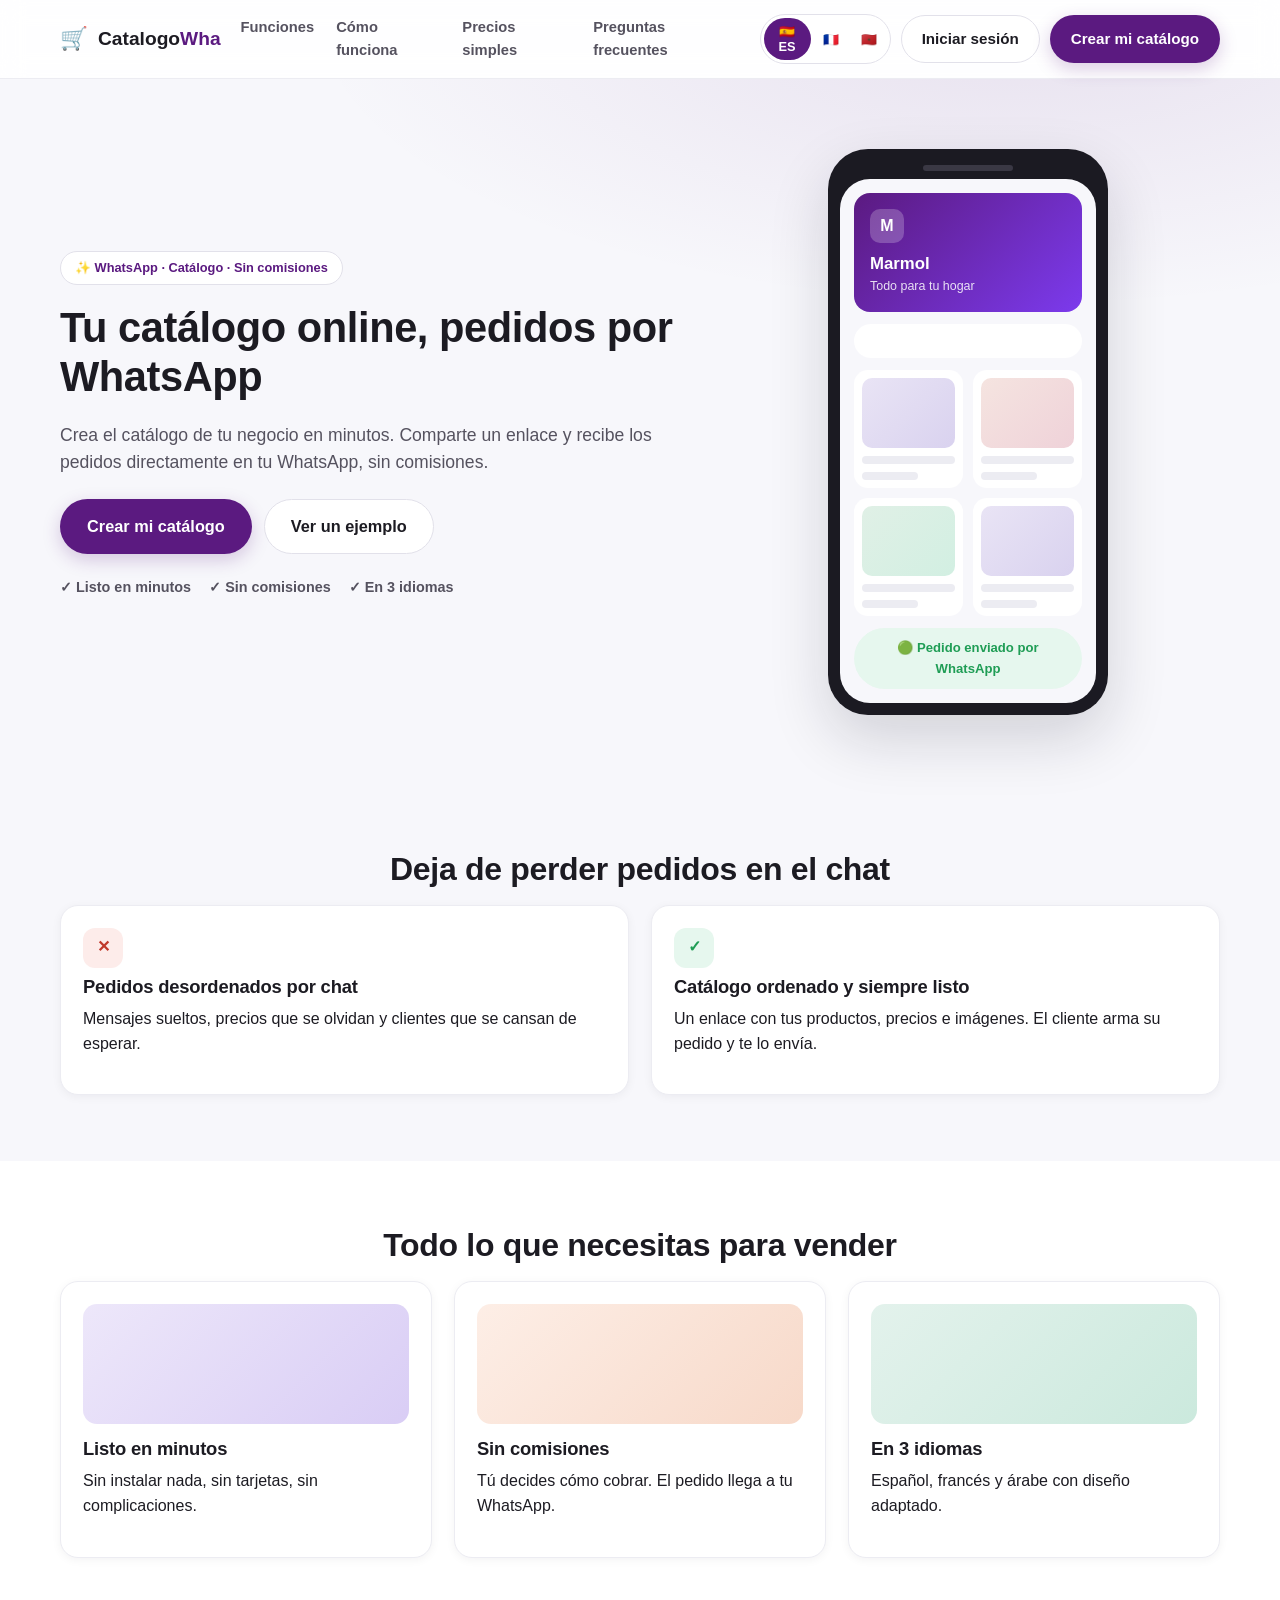
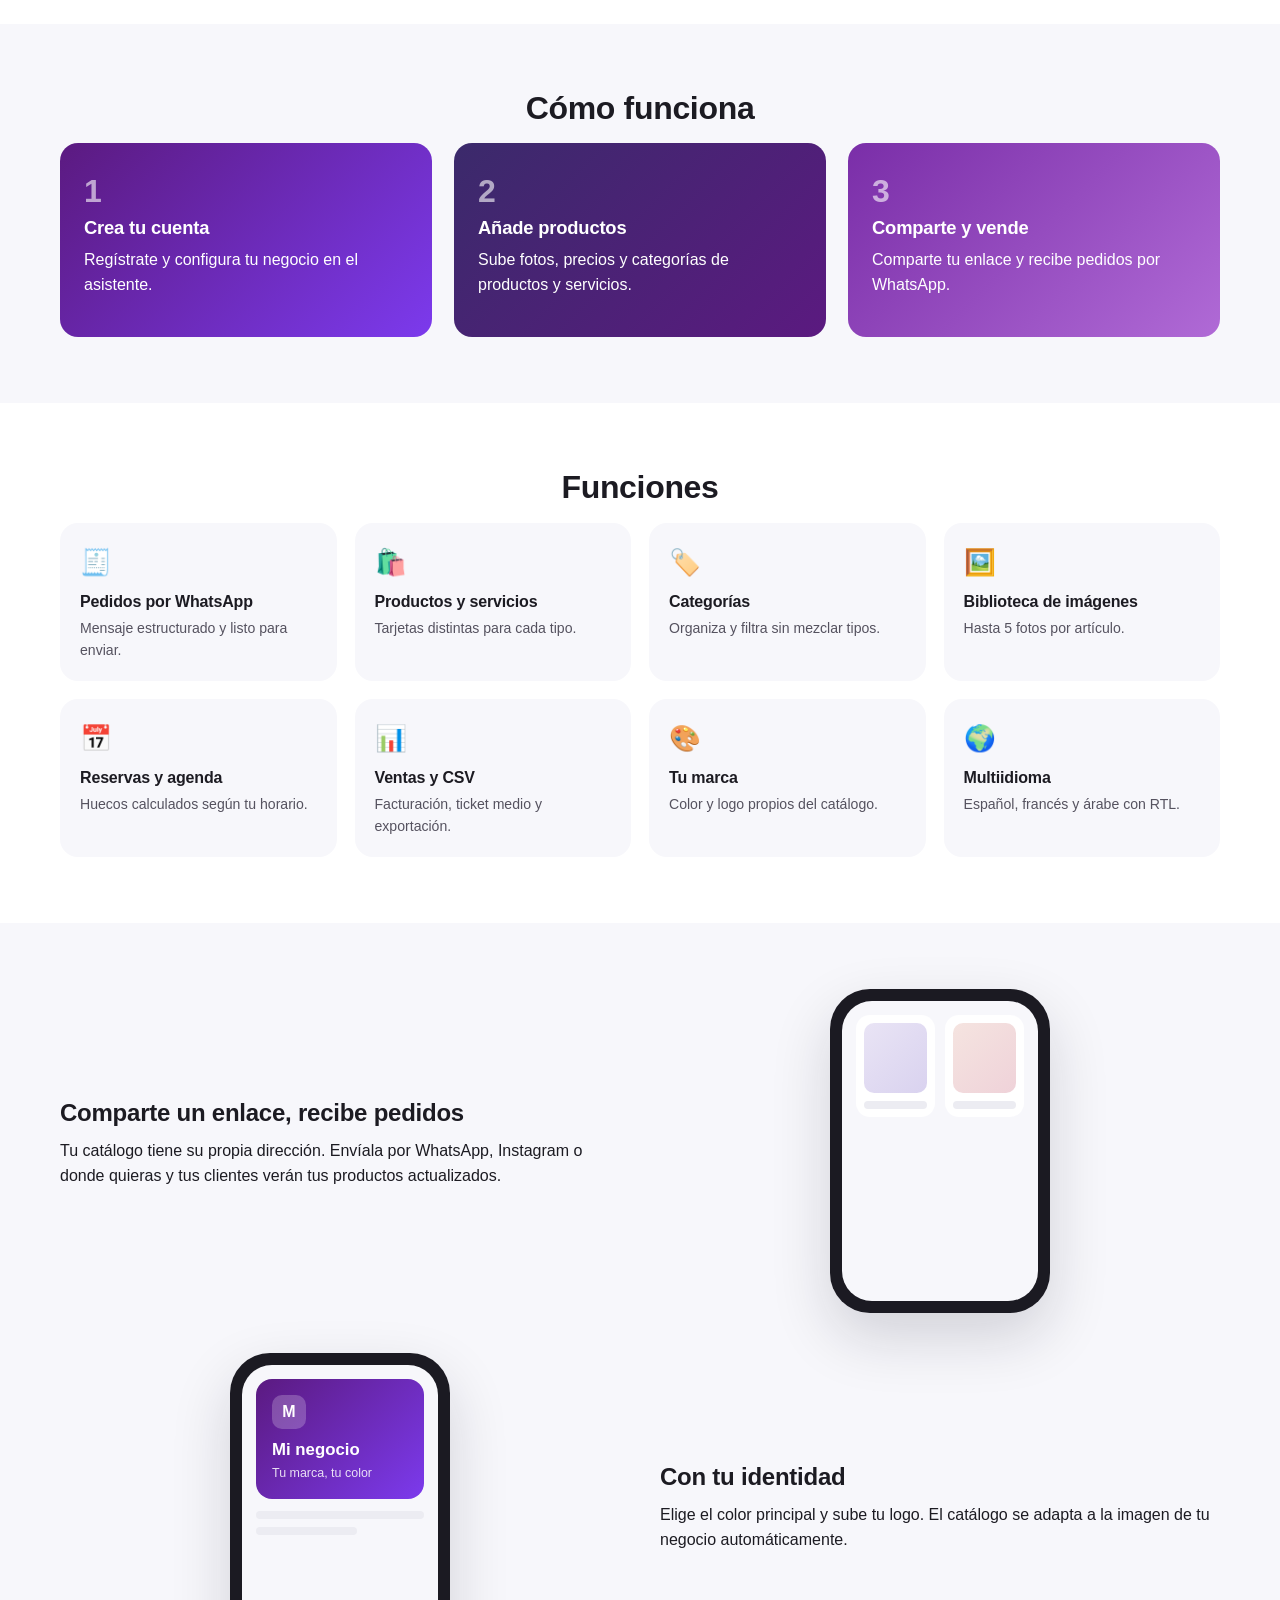
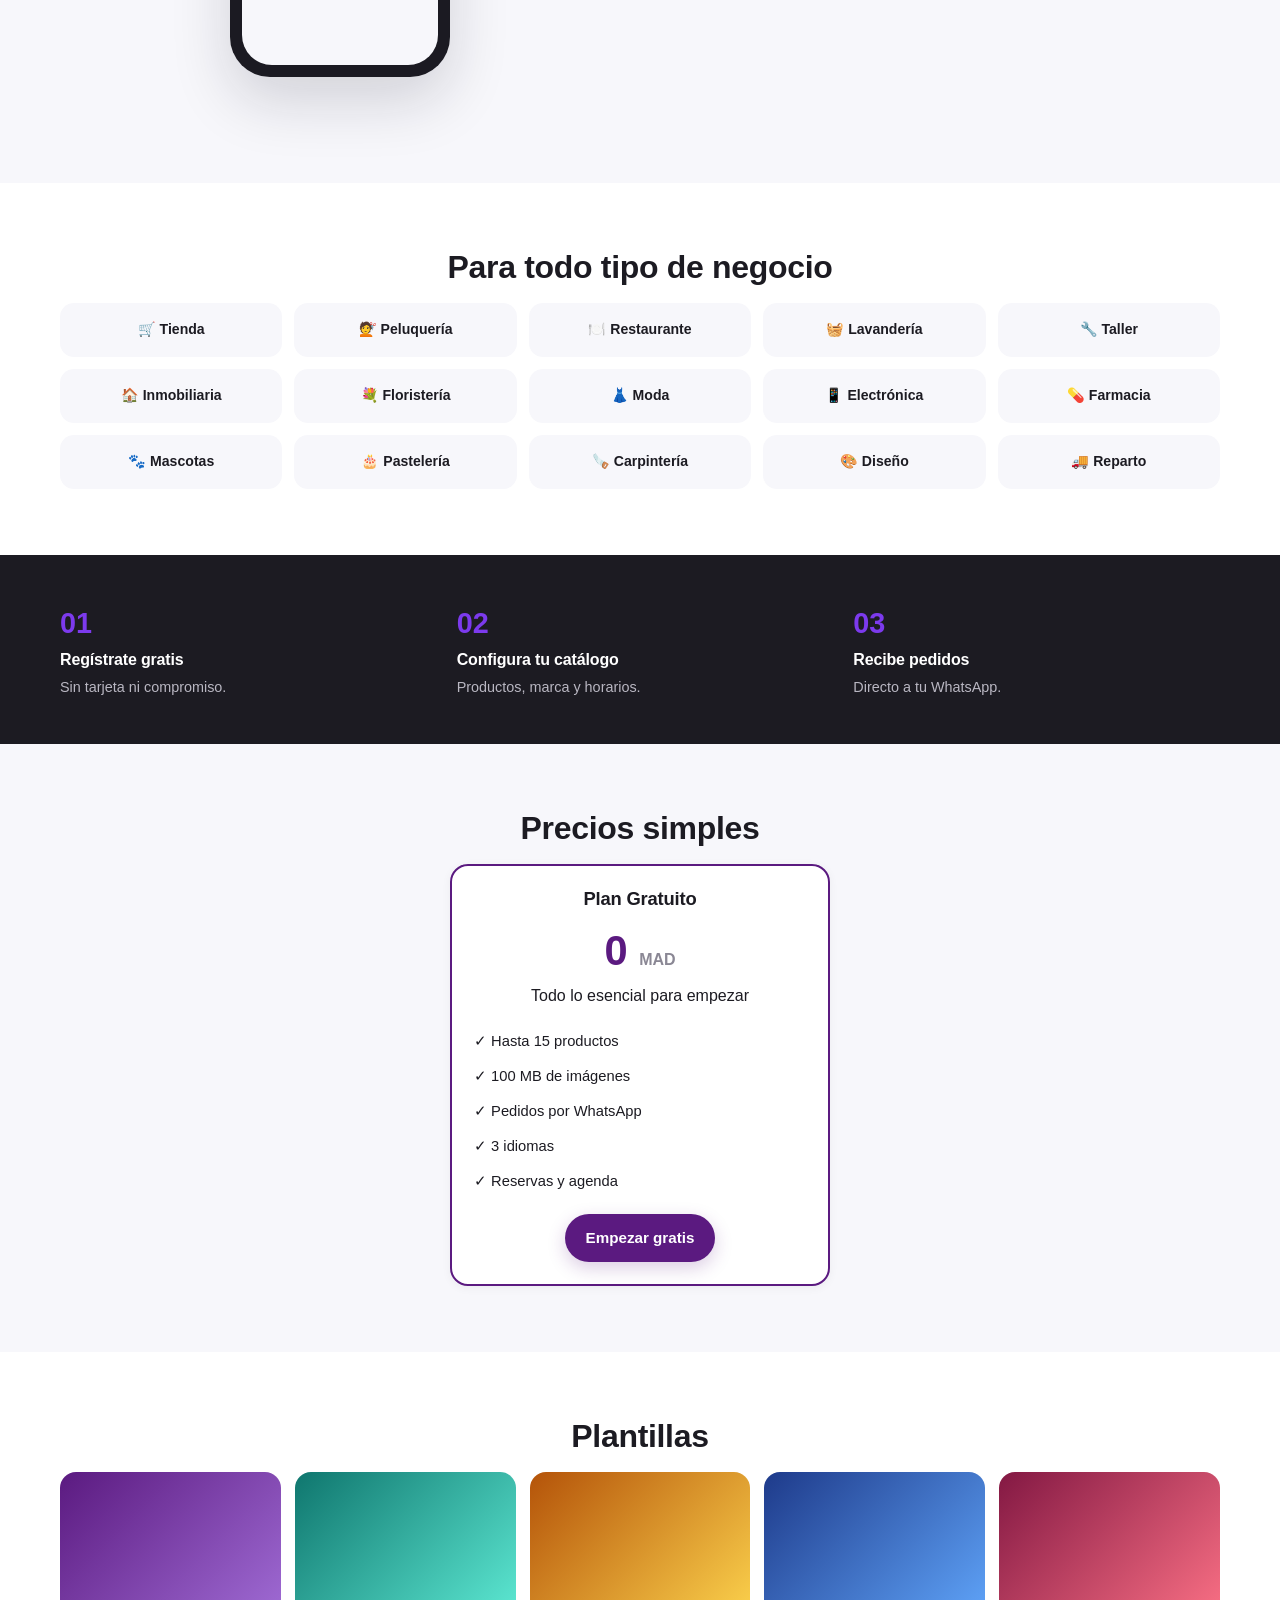
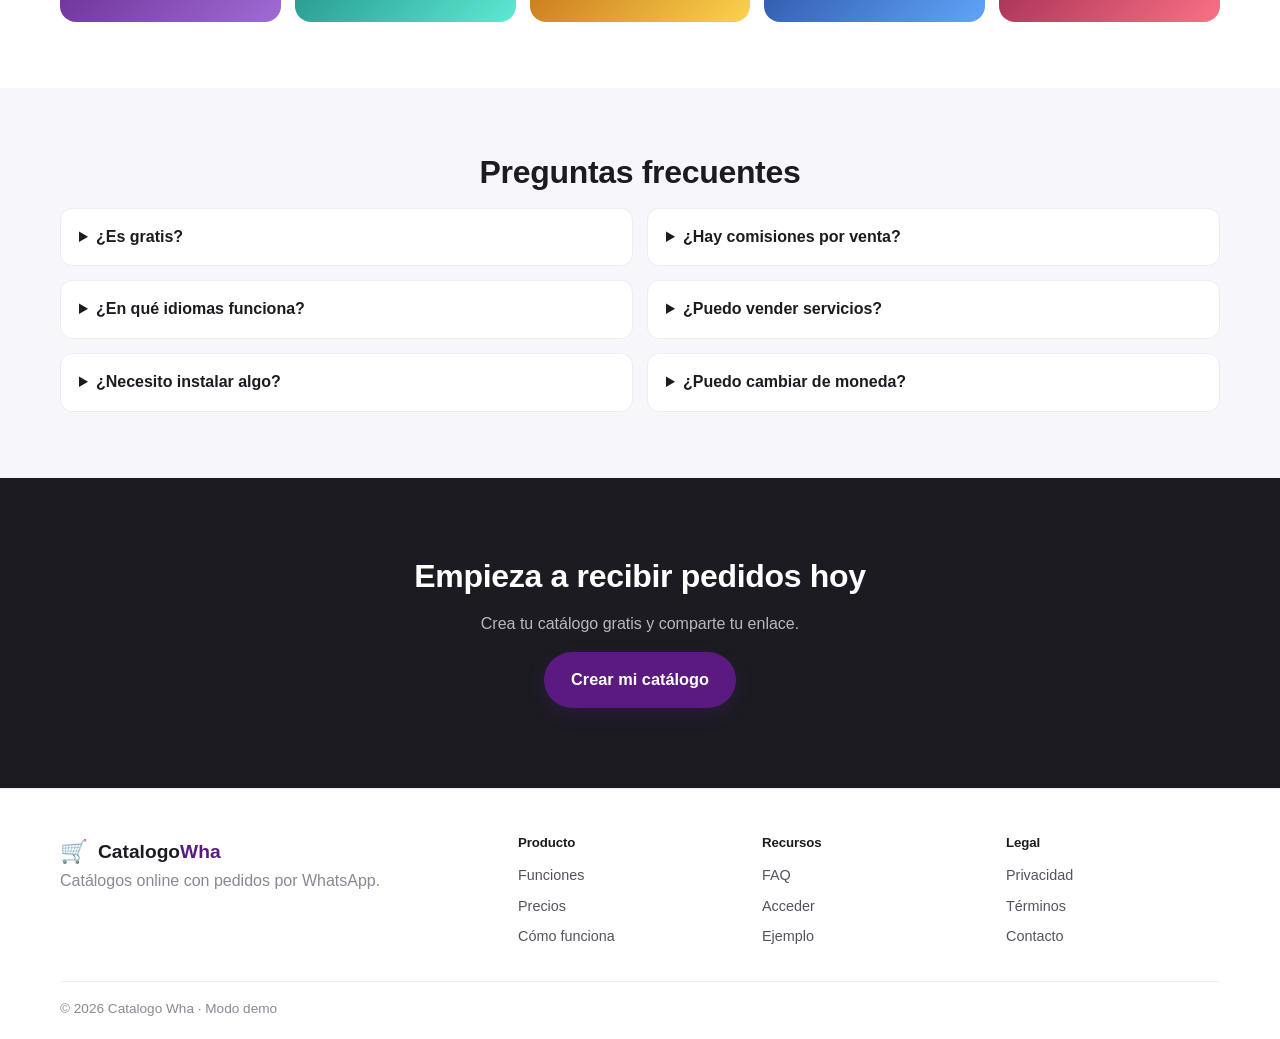
==== index.html @ a10e348a "Add files via upload" ====
<!DOCTYPE html>
<html lang="es" dir="ltr">
<head>
<meta charset="utf-8">
<meta name="viewport" content="width=device-width, initial-scale=1, viewport-fit=cover">
<title>Catalogo Wha · Tu catálogo online con pedidos por WhatsApp</title>
<meta name="description" content="Crea el catálogo de tu negocio en minutos y recibe los pedidos por WhatsApp. Sin comisiones, en español, francés y árabe.">
<meta name="theme-color" content="#5B1A80">
<link rel="canonical" href="https://tudominio.com/">
<link rel="alternate" hreflang="es" href="https://tudominio.com/?lang=es">
<link rel="alternate" hreflang="fr" href="https://tudominio.com/?lang=fr">
<link rel="alternate" hreflang="ar" href="https://tudominio.com/?lang=ar">
<link rel="manifest" href="manifest.webmanifest">
<link rel="icon" href="data:image/svg+xml,%3Csvg xmlns='http://www.w3.org/2000/svg' viewBox='0 0 100 100'%3E%3Crect width='100' height='100' rx='22' fill='%235B1A80'/%3E%3Ctext x='50' y='68' font-size='58' text-anchor='middle' fill='white' font-family='sans-serif'%3E%F0%9F%9B%92%3C/text%3E%3C/svg%3E">

<!-- Open Graph -->
<meta property="og:type" content="website">
<meta property="og:title" content="Catalogo Wha · Tu catálogo online con pedidos por WhatsApp">
<meta property="og:description" content="Crea tu catálogo y recibe pedidos por WhatsApp. Sin comisiones.">
<meta property="og:image" content="https://tudominio.com/assets/og.png">
<meta property="og:url" content="https://tudominio.com/">
<meta name="twitter:card" content="summary_large_image">
<meta name="twitter:title" content="Catalogo Wha">
<meta name="twitter:description" content="Tu catálogo online con pedidos por WhatsApp.">

<link rel="preload" as="style" href="assets/css/styles.css?v=3">
<link rel="stylesheet" href="assets/css/styles.css?v=3">

<script type="application/ld+json">
{
  "@context": "https://schema.org",
  "@graph": [
    { "@type": "Organization", "name": "Catalogo Wha", "url": "https://tudominio.com/", "logo": "https://tudominio.com/assets/og.png" },
    { "@type": "WebSite", "name": "Catalogo Wha", "url": "https://tudominio.com/", "inLanguage": ["es","fr","ar"] },
    { "@type": "SoftwareApplication", "name": "Catalogo Wha", "applicationCategory": "BusinessApplication", "operatingSystem": "Web", "offers": { "@type": "Offer", "price": "0", "priceCurrency": "MAD" } },
    { "@type": "FAQPage", "mainEntity": [
      { "@type": "Question", "name": "¿Es gratis?", "acceptedAnswer": { "@type": "Answer", "text": "Sí, el plan gratuito incluye todo lo esencial para empezar a recibir pedidos." } },
      { "@type": "Question", "name": "¿Hay comisiones por venta?", "acceptedAnswer": { "@type": "Answer", "text": "No. El pedido llega a tu WhatsApp y tú cobras directamente al cliente." } },
      { "@type": "Question", "name": "¿En qué idiomas funciona?", "acceptedAnswer": { "@type": "Answer", "text": "En español, francés y árabe, con diseño adaptado a la derecha para el árabe." } }
    ]}
  ]
}
</script>
</head>
<body class="landing">
<a class="skip-link" href="#main">Saltar al contenido</a>

<!-- ======================= HEADER ======================= -->
<header class="site-header">
  <div class="wrap header-inner">
    <a class="brand" href="./" aria-label="Catalogo Wha">
      <span class="brand-mark">🛒</span>
      <span class="brand-name">Catalogo<span>Wha</span></span>
    </a>
    <nav class="site-nav" aria-label="Principal">
      <a href="#funciones" data-i18n="landing.features.title">Funciones</a>
      <a href="#como" data-i18n="landing.how.title">Cómo funciona</a>
      <a href="#precios" data-i18n="landing.pricing.title">Precios</a>
      <a href="#faq" data-i18n="landing.faq.title">FAQ</a>
    </nav>
    <div class="header-actions">
      <div class="lang-switch" data-lang-switch></div>
      <a class="btn ghost" href="login.html" data-i18n="login.signin">Iniciar sesión</a>
      <a class="btn primary" href="login.html#signup" data-i18n="landing.hero.cta1">Crear mi catálogo</a>
    </div>
  </div>
</header>

<main id="main">
  <!-- ======================= HERO ======================= -->
  <section class="hero">
    <div class="wrap hero-grid">
      <div class="hero-copy">
        <span class="eyebrow">✨ WhatsApp · Catálogo · Sin comisiones</span>
        <h1 data-i18n="landing.hero.title">Tu catálogo online, pedidos por WhatsApp</h1>
        <p class="lead" data-i18n="landing.hero.sub">Crea el catálogo de tu negocio en minutos. Comparte un enlace y recibe los pedidos directamente en tu WhatsApp, sin comisiones.</p>
        <div class="hero-cta">
          <a class="btn primary lg" href="login.html#signup" data-i18n="landing.hero.cta1">Crear mi catálogo</a>
          <a class="btn ghost lg" href="catalogo.html?b=demo" data-i18n="landing.hero.cta2">Ver un ejemplo</a>
        </div>
        <ul class="hero-points">
          <li>✓ <span data-i18n="landing.value.1">Listo en minutos</span></li>
          <li>✓ <span data-i18n="landing.value.2">Sin comisiones</span></li>
          <li>✓ <span data-i18n="landing.value.3">En 3 idiomas</span></li>
        </ul>
      </div>
      <!-- Maqueta de móvil solo CSS -->
      <div class="hero-phone" aria-hidden="true">
        <div class="phone">
          <div class="phone-notch"></div>
          <div class="phone-screen">
            <div class="mini-hero">
              <div class="mini-logo">M</div>
              <div class="mini-title">Marmol</div>
              <div class="mini-sub">Todo para tu hogar</div>
            </div>
            <div class="mini-search"></div>
            <div class="mini-grid">
              <div class="mini-card"><div class="mini-img"></div><div class="mini-line"></div><div class="mini-line short"></div></div>
              <div class="mini-card"><div class="mini-img alt"></div><div class="mini-line"></div><div class="mini-line short"></div></div>
              <div class="mini-card"><div class="mini-img alt2"></div><div class="mini-line"></div><div class="mini-line short"></div></div>
              <div class="mini-card"><div class="mini-img"></div><div class="mini-line"></div><div class="mini-line short"></div></div>
            </div>
            <div class="mini-wa">🟢 Pedido enviado por WhatsApp</div>
          </div>
        </div>
      </div>
    </div>
  </section>

  <!-- ======================= PROBLEMA ======================= -->
  <section class="section">
    <div class="wrap">
      <h2 class="center" data-i18n="landing.problem.title">Deja de perder pedidos en el chat</h2>
      <div class="compare">
        <article class="card problem">
          <div class="pill bad">✕</div>
          <h3 data-i18n="landing.problem.a">Pedidos desordenados por chat</h3>
          <p data-i18n="landing.problem.a.desc">Mensajes sueltos, precios que se olvidan y clientes que se cansan de esperar.</p>
        </article>
        <article class="card solution">
          <div class="pill good">✓</div>
          <h3 data-i18n="landing.problem.b">Catálogo ordenado y siempre listo</h3>
          <p data-i18n="landing.problem.b.desc">Un enlace con tus productos, precios e imágenes. El cliente arma su pedido y te lo envía.</p>
        </article>
      </div>
    </div>
  </section>

  <!-- ======================= VALOR ======================= -->
  <section class="section alt">
    <div class="wrap">
      <h2 class="center" data-i18n="landing.value.title">Todo lo que necesitas para vender</h2>
      <div class="grid-3">
        <article class="card value"><div class="thumb t1"></div><h3 data-i18n="landing.value.1">Listo en minutos</h3><p data-i18n="landing.value.1.desc">Sin instalar nada, sin tarjetas, sin complicaciones.</p></article>
        <article class="card value"><div class="thumb t2"></div><h3 data-i18n="landing.value.2">Sin comisiones</h3><p data-i18n="landing.value.2.desc">Tú decides cómo cobrar. El pedido llega a tu WhatsApp.</p></article>
        <article class="card value"><div class="thumb t3"></div><h3 data-i18n="landing.value.3">En 3 idiomas</h3><p data-i18n="landing.value.3.desc">Español, francés y árabe con diseño adaptado.</p></article>
      </div>
    </div>
  </section>

  <!-- ======================= CÓMO FUNCIONA ======================= -->
  <section class="section" id="como">
    <div class="wrap">
      <h2 class="center" data-i18n="landing.how.title">Cómo funciona</h2>
      <div class="grid-3 steps">
        <article class="step c1"><span class="step-n">1</span><h3 data-i18n="landing.how.1">Crea tu cuenta</h3><p data-i18n="landing.how.1.desc">Regístrate y configura tu negocio en el asistente.</p></article>
        <article class="step c2"><span class="step-n">2</span><h3 data-i18n="landing.how.2">Añade productos</h3><p data-i18n="landing.how.2.desc">Sube fotos, precios y categorías de productos y servicios.</p></article>
        <article class="step c3"><span class="step-n">3</span><h3 data-i18n="landing.how.3">Comparte y vende</h3><p data-i18n="landing.how.3.desc">Comparte tu enlace y recibe pedidos por WhatsApp.</p></article>
      </div>
    </div>
  </section>

  <!-- ======================= FUNCIONES ======================= -->
  <section class="section alt" id="funciones">
    <div class="wrap">
      <h2 class="center" data-i18n="landing.features.title">Funciones</h2>
      <div class="feature-grid">
        <div class="feature"><span>🧾</span><h4>Pedidos por WhatsApp</h4><p>Mensaje estructurado y listo para enviar.</p></div>
        <div class="feature"><span>🛍️</span><h4>Productos y servicios</h4><p>Tarjetas distintas para cada tipo.</p></div>
        <div class="feature"><span>🏷️</span><h4>Categorías</h4><p>Organiza y filtra sin mezclar tipos.</p></div>
        <div class="feature"><span>🖼️</span><h4>Biblioteca de imágenes</h4><p>Hasta 5 fotos por artículo.</p></div>
        <div class="feature"><span>📅</span><h4>Reservas y agenda</h4><p>Huecos calculados según tu horario.</p></div>
        <div class="feature"><span>📊</span><h4>Ventas y CSV</h4><p>Facturación, ticket medio y exportación.</p></div>
        <div class="feature"><span>🎨</span><h4>Tu marca</h4><p>Color y logo propios del catálogo.</p></div>
        <div class="feature"><span>🌍</span><h4>Multiidioma</h4><p>Español, francés y árabe con RTL.</p></div>
      </div>
    </div>
  </section>

  <!-- ======================= DOS BLOQUES PARTIDOS ======================= -->
  <section class="section">
    <div class="wrap split">
      <div class="split-copy">
        <h3>Comparte un enlace, recibe pedidos</h3>
        <p>Tu catálogo tiene su propia dirección. Envíala por WhatsApp, Instagram o donde quieras y tus clientes verán tus productos actualizados.</p>
      </div>
      <div class="split-mock"><div class="phone small"><div class="phone-screen"><div class="mini-grid">
        <div class="mini-card"><div class="mini-img"></div><div class="mini-line"></div></div>
        <div class="mini-card"><div class="mini-img alt"></div><div class="mini-line"></div></div>
      </div></div></div></div>
    </div>
    <div class="wrap split reverse">
      <div class="split-mock"><div class="phone small"><div class="phone-screen"><div class="mini-hero"><div class="mini-logo">M</div><div class="mini-title">Mi negocio</div><div class="mini-sub">Tu marca, tu color</div></div><div class="mini-line"></div><div class="mini-line short"></div></div></div></div>
      <div class="split-copy">
        <h3>Con tu identidad</h3>
        <p>Elige el color principal y sube tu logo. El catálogo se adapta a la imagen de tu negocio automáticamente.</p>
      </div>
    </div>
  </section>

  <!-- ======================= TIPOS DE NEGOCIO ======================= -->
  <section class="section alt">
    <div class="wrap">
      <h2 class="center" data-i18n="landing.types.title">Para todo tipo de negocio</h2>
      <div class="types-grid">
        <span>🛒 Tienda</span><span>💇 Peluquería</span><span>🍽️ Restaurante</span><span>🧺 Lavandería</span>
        <span>🔧 Taller</span><span>🏠 Inmobiliaria</span><span>💐 Floristería</span><span>👗 Moda</span>
        <span>📱 Electrónica</span><span>💊 Farmacia</span><span>🐾 Mascotas</span><span>🎂 Pastelería</span>
        <span>🪚 Carpintería</span><span>🎨 Diseño</span><span>🚚 Reparto</span>
      </div>
    </div>
  </section>

  <!-- ======================= BANDA OSCURA ======================= -->
  <section class="band">
    <div class="wrap band-grid">
      <div><span>01</span><h4>Regístrate gratis</h4><p>Sin tarjeta ni compromiso.</p></div>
      <div><span>02</span><h4>Configura tu catálogo</h4><p>Productos, marca y horarios.</p></div>
      <div><span>03</span><h4>Recibe pedidos</h4><p>Directo a tu WhatsApp.</p></div>
    </div>
  </section>

  <!-- ======================= PRECIOS ======================= -->
  <section class="section" id="precios">
    <div class="wrap">
      <h2 class="center" data-i18n="landing.pricing.title">Precios simples</h2>
      <div class="pricing">
        <article class="card price-card featured">
          <h3 data-i18n="landing.pricing.free">Plan Gratuito</h3>
          <div class="price">0 <small>MAD</small></div>
          <p data-i18n="landing.pricing.free.desc">Todo lo esencial para empezar</p>
          <ul>
            <li>✓ Hasta 15 productos</li><li>✓ 100 MB de imágenes</li><li>✓ Pedidos por WhatsApp</li>
            <li>✓ 3 idiomas</li><li>✓ Reservas y agenda</li>
          </ul>
          <a class="btn primary" href="login.html#signup" data-i18n="landing.pricing.cta">Empezar gratis</a>
        </article>
      </div>
    </div>
  </section>

  <!-- ======================= PLANTILLAS ======================= -->
  <section class="section alt">
    <div class="wrap">
      <h2 class="center">Plantillas</h2>
      <div class="templates">
        <div class="tpl tp1"></div><div class="tpl tp2"></div><div class="tpl tp3"></div><div class="tpl tp4"></div><div class="tpl tp5"></div>
      </div>
    </div>
  </section>

  <!-- ======================= FAQ ======================= -->
  <section class="section" id="faq">
    <div class="wrap">
      <h2 class="center" data-i18n="landing.faq.title">Preguntas frecuentes</h2>
      <div class="faq">
        <details><summary>¿Es gratis?</summary><p>Sí, el plan gratuito incluye todo lo esencial para empezar a recibir pedidos.</p></details>
        <details><summary>¿Hay comisiones por venta?</summary><p>No. El pedido llega a tu WhatsApp y tú cobras directamente al cliente.</p></details>
        <details><summary>¿En qué idiomas funciona?</summary><p>Español, francés y árabe, con diseño adaptado a la derecha para el árabe.</p></details>
        <details><summary>¿Puedo vender servicios?</summary><p>Sí. Puedes crear servicios, indicar duración y modalidad, y permitir reservas con fecha y hora.</p></details>
        <details><summary>¿Necesito instalar algo?</summary><p>No. Funciona en el navegador y se puede instalar como app (PWA).</p></details>
        <details><summary>¿Puedo cambiar de moneda?</summary><p>Sí, desde la configuración del negocio, revisando antes los precios.</p></details>
      </div>
    </div>
  </section>

  <!-- ======================= CTA FINAL ======================= -->
  <section class="cta-final">
    <div class="wrap center">
      <h2 data-i18n="landing.cta.title">Empieza a recibir pedidos hoy</h2>
      <p data-i18n="landing.cta.sub">Crea tu catálogo gratis y comparte tu enlace.</p>
      <a class="btn primary lg" href="login.html#signup" data-i18n="landing.cta.button">Crear mi catálogo</a>
    </div>
  </section>
</main>

<!-- ======================= FOOTER ======================= -->
<footer class="site-footer">
  <div class="wrap footer-grid">
    <div>
      <div class="brand"><span class="brand-mark">🛒</span><span class="brand-name">Catalogo<span>Wha</span></span></div>
      <p class="muted">Catálogos online con pedidos por WhatsApp.</p>
    </div>
    <div><h5>Producto</h5><a href="#funciones">Funciones</a><a href="#precios">Precios</a><a href="#como">Cómo funciona</a></div>
    <div><h5>Recursos</h5><a href="#faq">FAQ</a><a href="login.html">Acceder</a><a href="catalogo.html?b=demo">Ejemplo</a></div>
    <div><h5>Legal</h5><a href="#">Privacidad</a><a href="#">Términos</a><a href="#">Contacto</a></div>
  </div>
  <div class="wrap footer-bottom">© <span data-year></span> Catalogo Wha · <span data-i18n="common.demo">Modo demo</span></div>
</footer>

<!-- WhatsApp flotante -->
<a class="wa-float" data-wa-float href="#" aria-label="WhatsApp">💬</a>

<!-- Banner PWA -->
<div class="pwa-banner" data-pwa-banner>
  <span>Instala Catalogo Wha como app</span>
  <button class="btn small primary" data-pwa-install>Instalar</button>
  <button class="icon-btn" data-pwa-dismiss aria-label="Cerrar">✕</button>
</div>

<script>document.querySelectorAll('[data-year]').forEach(function(e){e.textContent=new Date().getFullYear();});</script>
<script defer src="assets/js/config.js?v=3"></script>
<script defer src="assets/js/i18n.js?v=3"></script>
<script defer src="assets/js/store.js?v=3"></script>
<script defer src="assets/js/common.js?v=3"></script>
</body>
</html>
---- assets/css/styles.css ----
/* ==========================================================================
   Catalogo Wha · styles.css
   Sistema de diseño propio. Variables, componentes y RTL.
   ========================================================================== */

:root {
  --brand: #5B1A80;
  --brand-2: #7C3AED;
  --brand-soft: rgba(91, 26, 128, .10);
  --brand-ink: #ffffff;
  --bg: #f7f7fb;
  --surface: #ffffff;
  --ink: #1c1b22;
  --ink-2: #55525f;
  --muted: #8a8794;
  --line: #ececf2;
  --line-2: #e2e1ea;
  --ok: #1f9d55;
  --ok-soft: #e6f7ee;
  --warn: #c47f17;
  --warn-soft: #fdf3e0;
  --bad: #c0392b;
  --bad-soft: #fdecea;
  --info: #2b6cb0;
  --info-soft: #e8f1fb;
  --radius: 18px;
  --radius-sm: 12px;
  --radius-lg: 26px;
  --shadow: 0 8px 30px rgba(20, 16, 40, .06);
  --shadow-sm: 0 2px 10px rgba(20, 16, 40, .05);
  --shadow-lg: 0 24px 60px rgba(20, 16, 40, .16);
  --font: -apple-system, BlinkMacSystemFont, "Segoe UI", Roboto, Helvetica, Arial, sans-serif;
}

* { box-sizing: border-box; }
[hidden] { display: none !important; }
html { -webkit-text-size-adjust: 100%; }
body {
  margin: 0; font-family: var(--font); color: var(--ink); background: var(--bg);
  font-size: 16px; line-height: 1.55; overflow-x: hidden;
}
h1, h2, h3, h4, h5 { font-weight: 750; line-height: 1.18; margin: 0 0 .5em; letter-spacing: -.01em; }
h1 { font-size: clamp(1.7rem, 4vw, 2.6rem); }
h2 { font-size: clamp(1.4rem, 3vw, 2rem); }
h3 { font-size: 1.15rem; }
p { margin: 0 0 1em; }
a { color: inherit; text-decoration: none; }
img { max-width: 100%; display: block; }
button { font-family: inherit; cursor: pointer; }
input, select, textarea { font-family: inherit; font-size: 1rem; }
:focus-visible { outline: 3px solid var(--brand-2); outline-offset: 2px; border-radius: 6px; }
.skip-link { position: absolute; left: -999px; top: 0; background: var(--brand); color: #fff; padding: 10px 16px; z-index: 999; }
.skip-link:focus { left: 8px; top: 8px; }
.muted { color: var(--muted); }
.center { text-align: center; }
.wrap { width: min(1160px, 92vw); margin-inline: auto; }
.danger-text { color: var(--bad); font-size: .9rem; }

/* ---------- Botones ---------- */
.btn {
  display: inline-flex; align-items: center; justify-content: center; gap: .45em;
  border: 1px solid transparent; border-radius: 999px; padding: 11px 20px;
  font-weight: 650; font-size: .95rem; transition: .18s; white-space: nowrap;
}
.btn.primary { background: var(--brand); color: #fff; box-shadow: 0 6px 18px rgba(91, 26, 128, .22); }
.btn.primary:hover { background: #4a1468; }
.btn.ghost { background: #fff; border-color: var(--line-2); color: var(--ink); }
.btn.ghost:hover { border-color: var(--brand); color: var(--brand); }
.btn.danger { background: var(--bad); color: #fff; }
.btn.lg { padding: 14px 26px; font-size: 1.02rem; }
.btn.small { padding: 7px 14px; font-size: .85rem; }
.btn.block { width: 100%; }
.icon-btn { background: transparent; border: 0; font-size: 1.05rem; padding: 6px 9px; border-radius: 10px; color: var(--ink-2); }
.icon-btn:hover { background: var(--brand-soft); color: var(--brand); }
.link { background: none; border: 0; color: var(--brand); font-weight: 600; padding: 0; font-size: .92rem; }

/* ---------- Tarjetas / tags ---------- */
.card { background: var(--surface); border: 1px solid var(--line); border-radius: var(--radius); padding: 22px; box-shadow: var(--shadow-sm); }
.card-head { display: flex; justify-content: space-between; align-items: flex-start; gap: 12px; margin-bottom: 12px; }
.kicker { font-size: .72rem; letter-spacing: .12em; font-weight: 800; color: var(--brand); }
.tag { display: inline-flex; align-items: center; gap: .3em; font-size: .74rem; font-weight: 700; padding: 4px 10px; border-radius: 999px; background: var(--line); color: var(--ink-2); }
.tag.ok { background: var(--ok-soft); color: var(--ok); }
.tag.warn { background: var(--warn-soft); color: var(--warn); }
.tag.info { background: var(--info-soft); color: var(--info); }
.tag.bad { background: var(--bad-soft); color: var(--bad); }
.chip { border: 1px solid var(--line-2); background: #fff; border-radius: 999px; padding: 7px 14px; font-size: .86rem; font-weight: 600; }
.chip.active { background: var(--brand); color: #fff; border-color: var(--brand); }
.segmented { display: inline-flex; gap: 4px; background: #fff; border: 1px solid var(--line-2); border-radius: 999px; padding: 4px; flex-wrap: wrap; }
.segmented button { border: 0; background: transparent; border-radius: 999px; padding: 8px 16px; font-weight: 600; font-size: .88rem; color: var(--ink-2); }
.segmented button.active { background: var(--brand); color: #fff; }
.search { border: 1px solid var(--line-2); border-radius: 999px; padding: 10px 16px; min-width: 220px; background: #fff; }

/* ---------- Campos ---------- */
.field { display: block; margin-bottom: 16px; }
.field > span { display: block; font-weight: 650; font-size: .9rem; margin-bottom: 6px; }
.field input, .field select, .field textarea, .field .slug-row {
  width: 100%; border: 1px solid var(--line-2); border-radius: var(--radius-sm); padding: 12px 14px; background: #fff; color: var(--ink);
}
.field textarea { resize: vertical; }
.field input:focus, .field select:focus, .field textarea:focus { border-color: var(--brand); outline: none; box-shadow: 0 0 0 3px var(--brand-soft); }
.field small.muted { display: block; margin-top: 5px; font-size: .8rem; }
.two-col-inline { display: grid; grid-template-columns: 1fr 1fr; gap: 16px; }
.check, .radio { display: flex; align-items: center; gap: 10px; margin: 10px 0; font-weight: 600; font-size: .92rem; }
.chips, .days-row { display: flex; flex-wrap: wrap; gap: 8px; margin-bottom: 14px; }
.form-error { background: var(--bad-soft); color: var(--bad); border-radius: 10px; padding: 10px 14px; margin-bottom: 12px; font-size: .88rem; }
.color-row { display: flex; gap: 10px; align-items: center; }
.color-row input[type=color] { width: 54px; height: 46px; padding: 4px; }
.slug-row { display: flex; align-items: center; gap: 6px; padding: 0 12px !important; }
.slug-row input { border: 0; flex: 1; padding: 12px 4px; }
.slug-row span { color: var(--muted); font-size: .9rem; white-space: nowrap; }

/* ==========================================================================
   LANDING
   ========================================================================== */
.site-header { position: sticky; top: 0; z-index: 50; background: rgba(255, 255, 255, .88); backdrop-filter: blur(12px); border-bottom: 1px solid var(--line); }
.header-inner { display: flex; align-items: center; justify-content: space-between; gap: 20px; padding: 14px 0; }
.brand { display: inline-flex; align-items: center; gap: 10px; }
.brand-mark { font-size: 1.4rem; }
.brand-name { font-weight: 800; font-size: 1.2rem; }
.brand-name span { color: var(--brand); }
.site-nav { display: flex; gap: 22px; }
.site-nav a { font-weight: 600; font-size: .92rem; color: var(--ink-2); }
.site-nav a:hover { color: var(--brand); }
.header-actions { display: flex; align-items: center; gap: 10px; }
.lang-switch { display: inline-flex; gap: 2px; background: #fff; border: 1px solid var(--line-2); border-radius: 999px; padding: 3px; }
.lang-btn { border: 0; background: transparent; border-radius: 999px; padding: 6px 10px; font-size: .8rem; font-weight: 700; color: var(--ink-2); }
.lang-btn.active { background: var(--brand); color: #fff; }
.lang-btn span { display: none; }
.lang-btn.active span { display: inline; }

.hero { padding: clamp(30px, 6vw, 70px) 0; background: radial-gradient(1200px 500px at 80% -10%, var(--brand-soft), transparent 60%); }
.hero-grid { display: grid; grid-template-columns: 1.1fr .9fr; gap: 40px; align-items: center; }
.eyebrow { display: inline-block; background: #fff; border: 1px solid var(--line-2); border-radius: 999px; padding: 6px 14px; font-size: .8rem; font-weight: 700; color: var(--brand); margin-bottom: 18px; }
.lead { font-size: 1.1rem; color: var(--ink-2); }
.hero-cta { display: flex; gap: 12px; flex-wrap: wrap; margin: 22px 0; }
.hero-points { list-style: none; padding: 0; display: flex; gap: 18px; flex-wrap: wrap; color: var(--ink-2); font-size: .9rem; font-weight: 600; }

/* Móvil CSS */
.phone { width: 280px; margin-inline: auto; background: #1b1a22; border-radius: 40px; padding: 12px; box-shadow: var(--shadow-lg); }
.phone.small { width: 220px; }
.phone-notch { width: 90px; height: 6px; background: #3a3844; border-radius: 999px; margin: 4px auto 8px; }
.phone-screen { background: var(--bg); border-radius: 30px; overflow: hidden; padding: 14px; min-height: 420px; }
.phone.small .phone-screen { min-height: 300px; }
.mini-hero { background: linear-gradient(135deg, var(--brand), var(--brand-2)); color: #fff; border-radius: 16px; padding: 16px; margin-bottom: 12px; }
.mini-logo { width: 34px; height: 34px; border-radius: 10px; background: rgba(255,255,255,.22); display: grid; place-items: center; font-weight: 800; margin-bottom: 8px; }
.mini-title { font-weight: 800; font-size: 1.05rem; }
.mini-sub { font-size: .78rem; opacity: .85; }
.mini-search { height: 34px; background: #fff; border-radius: 999px; margin-bottom: 12px; }
.mini-grid { display: grid; grid-template-columns: 1fr 1fr; gap: 10px; }
.mini-card { background: #fff; border-radius: 14px; padding: 8px; }
.mini-img { height: 70px; border-radius: 10px; background: linear-gradient(135deg, #e9e4f5, #d9d2ef); }
.mini-img.alt { background: linear-gradient(135deg, #f5e4e0, #efd2d9); }
.mini-img.alt2 { background: linear-gradient(135deg, #e0f0e6, #d2efe2); }
.mini-line { height: 8px; background: #ececf2; border-radius: 999px; margin-top: 8px; }
.mini-line.short { width: 60%; }
.mini-wa { margin-top: 12px; background: #e6f7ee; color: #1f9d55; border-radius: 999px; padding: 10px; text-align: center; font-size: .82rem; font-weight: 700; }

.section { padding: clamp(34px, 6vw, 66px) 0; }
.section.alt { background: #fff; }
.compare { display: grid; grid-template-columns: 1fr 1fr; gap: 22px; }
.compare .card h3 { margin-top: 8px; }
.pill { width: 40px; height: 40px; border-radius: 12px; display: grid; place-items: center; font-weight: 800; }
.pill.bad { background: var(--bad-soft); color: var(--bad); }
.pill.good { background: var(--ok-soft); color: var(--ok); }
.grid-3 { display: grid; grid-template-columns: repeat(3, 1fr); gap: 22px; }
.thumb { height: 120px; border-radius: 14px; margin-bottom: 14px; }
.thumb.t1 { background: linear-gradient(135deg, #ede7fa, #d9cdf5); }
.thumb.t2 { background: linear-gradient(135deg, #fdeee6, #f7d9c9); }
.thumb.t3 { background: linear-gradient(135deg, #e3f2ec, #cbe9dd); }
.steps .step { border-radius: var(--radius); padding: 24px; color: #fff; }
.step.c1 { background: linear-gradient(135deg, #5B1A80, #7C3AED); }
.step.c2 { background: linear-gradient(135deg, #3b2a6b, #5B1A80); }
.step.c3 { background: linear-gradient(135deg, #7a2ea8, #b06ad6); }
.step-n { font-size: 2rem; font-weight: 800; opacity: .6; }
.feature-grid { display: grid; grid-template-columns: repeat(4, 1fr); gap: 18px; }
.feature { background: var(--bg); border-radius: var(--radius); padding: 20px; }
.feature span { font-size: 1.6rem; }
.feature h4 { margin: 10px 0 6px; }
.feature p { font-size: .88rem; color: var(--ink-2); margin: 0; }
.split { display: grid; grid-template-columns: 1fr 1fr; gap: 40px; align-items: center; margin-bottom: 40px; }
.split.reverse .split-copy { order: 2; }
.split-copy h3 { font-size: 1.5rem; }
.split-mock { display: grid; place-items: center; }
.types-grid { display: grid; grid-template-columns: repeat(5, 1fr); gap: 12px; }
.types-grid span { background: var(--bg); border-radius: 14px; padding: 16px 10px; text-align: center; font-weight: 650; font-size: .88rem; }
.band { background: #1c1b22; color: #fff; padding: 46px 0; }
.band-grid { display: grid; grid-template-columns: repeat(3, 1fr); gap: 30px; }
.band-grid span { font-size: 1.8rem; font-weight: 800; color: var(--brand-2); }
.band-grid h4 { margin: 6px 0; }
.band-grid p { color: #b9b7c2; font-size: .9rem; margin: 0; }
.pricing { display: grid; place-items: center; }
.price-card { max-width: 380px; width: 100%; text-align: center; }
.price-card.featured { border: 2px solid var(--brand); }
.price { font-size: 2.6rem; font-weight: 800; color: var(--brand); }
.price small { font-size: 1rem; color: var(--muted); }
.price-card ul { list-style: none; padding: 0; text-align: start; margin: 16px 0; }
.price-card li { padding: 6px 0; font-size: .92rem; }
.templates { display: grid; grid-template-columns: repeat(5, 1fr); gap: 14px; }
.tpl { height: 150px; border-radius: 16px; }
.tpl.tp1 { background: linear-gradient(135deg, #5B1A80, #a06cd5); }
.tpl.tp2 { background: linear-gradient(135deg, #0f766e, #5eead4); }
.tpl.tp3 { background: linear-gradient(135deg, #b45309, #fcd34d); }
.tpl.tp4 { background: linear-gradient(135deg, #1e3a8a, #60a5fa); }
.tpl.tp5 { background: linear-gradient(135deg, #831843, #fb7185); }
.faq { display: grid; grid-template-columns: 1fr 1fr; gap: 14px; }
.faq details { background: #fff; border: 1px solid var(--line); border-radius: var(--radius-sm); padding: 16px 18px; }
.faq summary { font-weight: 650; cursor: pointer; }
.faq p { margin: 10px 0 0; color: var(--ink-2); font-size: .92rem; }
.cta-final { background: #1c1b22; color: #fff; padding: clamp(40px, 7vw, 80px) 0; }
.cta-final p { color: #b9b7c2; }
.site-footer { background: #fff; border-top: 1px solid var(--line); padding: 46px 0 20px; }
.footer-grid { display: grid; grid-template-columns: 2fr 1fr 1fr 1fr; gap: 30px; }
.footer-grid h5 { margin-bottom: 10px; }
.footer-grid a { display: block; color: var(--ink-2); font-size: .9rem; padding: 4px 0; }
.footer-grid a:hover { color: var(--brand); }
.footer-bottom { border-top: 1px solid var(--line); margin-top: 30px; padding-top: 16px; color: var(--muted); font-size: .85rem; }
.wa-float { position: fixed; inset-block-end: 20px; inset-inline-end: 20px; width: 56px; height: 56px; border-radius: 50%; background: #25D366; color: #fff; display: grid; place-items: center; font-size: 1.5rem; box-shadow: var(--shadow-lg); z-index: 40; }
.pwa-banner { position: fixed; inset-block-end: 16px; inset-inline: 16px; max-width: 460px; margin-inline: auto; background: #1c1b22; color: #fff; border-radius: 16px; padding: 12px 14px; display: none; align-items: center; gap: 10px; z-index: 60; }
.pwa-banner.show { display: flex; }

/* ==========================================================================
   AUTH
   ========================================================================== */
.auth-page { background: #fff; }
.auth-wrap { display: grid; grid-template-columns: 1fr 1fr; min-height: 100vh; }
.auth-aside { background: linear-gradient(160deg, #2a0f3d, #5B1A80 60%, #7C3AED); color: #fff; padding: 46px; display: flex; flex-direction: column; gap: 20px; }
.auth-aside .brand-name { color: #fff; }
.auth-aside h2 { margin-top: 20px; }
.auth-benefits { list-style: none; padding: 0; display: grid; gap: 8px; }
.auth-mock { margin-top: auto; }
.auth-main { padding: 30px; display: flex; flex-direction: column; align-items: center; }
.auth-topbar { width: min(440px, 100%); display: flex; justify-content: flex-end; margin-bottom: 20px; }
.auth-card { width: min(440px, 100%); }
.auth-tabs { display: flex; gap: 6px; background: var(--bg); border-radius: 999px; padding: 5px; margin-bottom: 24px; }
.auth-tab { flex: 1; border: 0; background: transparent; border-radius: 999px; padding: 10px; font-weight: 700; color: var(--ink-2); }
.auth-tab.active { background: #fff; color: var(--brand); box-shadow: var(--shadow-sm); }
.switch-line { text-align: center; color: var(--muted); font-size: .9rem; margin-top: 16px; }
.row-between { display: flex; justify-content: flex-end; margin-bottom: 14px; }
.demo-note { background: var(--brand-soft); color: var(--brand); border-radius: 12px; padding: 12px 16px; font-size: .85rem; margin-top: 18px; }

/* ==========================================================================
   APP / DASHBOARD
   ========================================================================== */
.app-page { background: var(--bg); }
.app { display: grid; grid-template-columns: 264px 1fr; min-height: 100vh; }
.app.blurred { filter: blur(3px); pointer-events: none; }
.sidebar { background: #fff; border-inline-end: 1px solid var(--line); display: flex; flex-direction: column; position: sticky; top: 0; height: 100vh; overflow-y: auto; }
.sidebar-head { padding: 18px 20px; display: flex; justify-content: space-between; align-items: center; }
.side-nav { padding: 8px 12px; flex: 1; }
.side-group { margin-bottom: 18px; }
.side-group > span { display: block; font-size: .68rem; letter-spacing: .12em; font-weight: 800; color: var(--muted); padding: 6px 12px; }
.side-nav a { display: flex; align-items: center; gap: 10px; padding: 9px 12px; border-radius: 12px; font-weight: 600; font-size: .9rem; color: var(--ink-2); }
.side-nav a:hover { background: var(--bg); color: var(--brand); }
.side-nav a.active { background: var(--brand-soft); color: var(--brand); }
.side-nav a i { font-style: normal; }
.sidebar-foot { padding: 14px; border-top: 1px solid var(--line); }
.biz-chip { display: flex; align-items: center; gap: 10px; }
.biz-avatar { width: 38px; height: 38px; border-radius: 12px; color: #fff; display: grid; place-items: center; font-weight: 800; }
.biz-meta b { display: block; font-size: .9rem; }
.biz-meta small { color: var(--muted); font-size: .78rem; }
.app-main { display: flex; flex-direction: column; min-width: 0; }
.app-topbar { position: sticky; top: 0; z-index: 30; background: rgba(247,247,251,.9); backdrop-filter: blur(10px); border-bottom: 1px solid var(--line); padding: 12px 26px; display: flex; align-items: center; gap: 14px; }
.crumb { flex: 1; display: flex; flex-direction: column; font-size: .78rem; color: var(--muted); }
.crumb b { font-size: 1rem; color: var(--ink); }
.topbar-actions { display: flex; align-items: center; gap: 10px; }
.app-view { padding: 26px; }
.only-mobile { display: none; }

.view-head { display: flex; align-items: flex-end; justify-content: space-between; gap: 16px; flex-wrap: wrap; margin-bottom: 22px; }
.view-head h1 { margin: 0; }
.head-actions { display: flex; gap: 10px; align-items: center; }
.crumb-mini { font-size: .8rem; color: var(--muted); }
.hero-panel { background: linear-gradient(120deg, #f3ecfb, #fff 70%); border: 1px solid var(--line); border-radius: var(--radius-lg); padding: clamp(24px, 4vw, 40px); position: relative; overflow: hidden; margin-bottom: 22px; }
.hero-panel::after { content: ''; position: absolute; inset-block-start: -60px; inset-inline-end: -60px; width: 220px; height: 220px; border-radius: 50%; background: var(--brand-soft); }
.badge-soft { display: inline-block; background: #fff; border: 1px solid var(--line-2); border-radius: 999px; padding: 5px 14px; font-size: .78rem; font-weight: 700; color: var(--brand); }
.hero-panel h1 { margin: 14px 0 8px; }
.hero-actions { display: flex; gap: 12px; flex-wrap: wrap; margin-top: 14px; }
.home-grid { display: grid; grid-template-columns: 2fr 1fr; gap: 22px; margin-bottom: 22px; }
.url-line { background: var(--bg); border: 1px solid var(--line); border-radius: 12px; padding: 12px 14px; font-size: .86rem; color: var(--ink-2); word-break: break-all; margin: 12px 0; }
.url-line.empty { color: var(--muted); font-style: italic; }
.req-list { list-style: none; padding: 0; margin: 12px 0; }
.req-list li { padding: 5px 0; font-size: .9rem; color: var(--ink-2); }
.card-actions { display: flex; gap: 10px; flex-wrap: wrap; margin-top: 14px; }
.stat-row { display: grid; grid-template-columns: repeat(3, 1fr); gap: 10px; margin-top: 14px; }
.stat { background: var(--bg); border-radius: 12px; padding: 12px; text-align: center; }
.stat small { font-size: .68rem; color: var(--muted); letter-spacing: .06em; }
.stat b { display: block; font-size: 1.6rem; }
.quick-grid { display: grid; grid-template-columns: repeat(4, 1fr); gap: 16px; margin-bottom: 22px; }
.quick-card { text-align: start; background: #fff; border: 1px solid var(--line); border-radius: var(--radius); padding: 18px; box-shadow: var(--shadow-sm); transition: .18s; }
.quick-card:hover { border-color: var(--brand); transform: translateY(-2px); }
.qc-icon { font-size: 1.4rem; display: block; margin-bottom: 8px; }
.quick-card b { display: block; font-size: .95rem; }
.quick-card small { color: var(--muted); font-size: .82rem; }
.activity-item { background: var(--bg); border-radius: 12px; padding: 12px 14px; font-size: .9rem; }

.filter-bar { display: flex; gap: 14px; align-items: flex-end; flex-wrap: wrap; margin-bottom: 22px; }
.filter-bar .field { margin-bottom: 0; }
.data-table { width: 100%; border-collapse: collapse; }
.table-wrap { overflow-x: auto; }
.data-table th { text-align: start; font-size: .74rem; letter-spacing: .06em; text-transform: uppercase; color: var(--muted); padding: 10px 12px; border-bottom: 1px solid var(--line); }
.data-table td { padding: 12px; border-bottom: 1px solid var(--line); font-size: .9rem; vertical-align: middle; }
.row-thumb { width: 44px; height: 44px; border-radius: 10px; object-fit: cover; }
.row-thumb.ph { background: var(--line); }
.row-actions { display: flex; gap: 6px; }
.switch { width: 42px; height: 24px; border-radius: 999px; background: var(--line-2); border: 0; position: relative; transition: .2s; }
.switch::after { content: ''; position: absolute; width: 18px; height: 18px; border-radius: 50%; background: #fff; top: 3px; inset-inline-start: 3px; transition: .2s; }
.switch.on { background: var(--ok); }
.switch.on::after { inset-inline-start: 21px; }
.empty-state { text-align: center; padding: 50px 20px; }
.empty-state.big { padding: 80px 20px; }
.es-icon { font-size: 2.4rem; margin-bottom: 10px; }
.stat-cards { display: grid; grid-template-columns: repeat(4, 1fr); gap: 16px; margin-bottom: 22px; }
.stat-card { background: #fff; border: 1px solid var(--line); border-radius: var(--radius); padding: 18px; }
.stat-card span { font-size: 1.3rem; }
.stat-card small { display: block; color: var(--muted); font-size: .8rem; margin: 8px 0 2px; }
.stat-card b { font-size: 1.5rem; }
.two-col { display: grid; grid-template-columns: 1fr 1fr; gap: 22px; margin-bottom: 22px; }
.mini-list { list-style: none; padding: 0; margin: 0; }
.mini-list li { display: flex; justify-content: space-between; align-items: center; gap: 10px; padding: 10px 0; border-bottom: 1px solid var(--line); font-size: .9rem; }
.appt { display: flex; align-items: center; gap: 14px; padding: 12px 0; border-bottom: 1px solid var(--line); }
.appt.past { opacity: .5; }
.appt-time { font-weight: 800; color: var(--brand); min-width: 54px; }
.appt-info { flex: 1; }
.appt-info small { display: block; color: var(--muted); }
.detail-block { margin-bottom: 14px; }
.detail-block p { margin: 2px 0; }
.detail-total { display: flex; justify-content: space-between; font-size: 1.1rem; padding: 12px 0; border-top: 1px solid var(--line); }
.status-picker { display: flex; gap: 8px; flex-wrap: wrap; margin-top: 12px; }

.form-grid { display: grid; grid-template-columns: 2fr 1fr; gap: 22px; align-items: start; }
.form-card { margin-bottom: 20px; }
.form-side .card { margin-bottom: 18px; }
.tip-card { background: var(--brand-soft); border-color: transparent; }
.tip-icon { font-size: 1.3rem; }
.tip-card ul { padding-inline-start: 18px; margin: 8px 0 0; font-size: .88rem; color: var(--ink-2); }
.img-picker { display: grid; grid-template-columns: repeat(5, 1fr); gap: 10px; margin-bottom: 12px; }
.img-slot { aspect-ratio: 1; border: 2px dashed var(--line-2); border-radius: 12px; display: grid; place-items: center; position: relative; overflow: hidden; cursor: pointer; color: var(--muted); }
.img-slot.filled { border-style: solid; }
.img-slot img { width: 100%; height: 100%; object-fit: cover; }
.slot-x { position: absolute; top: 4px; inset-inline-end: 4px; background: rgba(0,0,0,.6); color: #fff; border: 0; border-radius: 50%; width: 24px; height: 24px; }
.form-sticky { position: sticky; bottom: 0; background: rgba(255,255,255,.94); backdrop-filter: blur(8px); border-top: 1px solid var(--line); padding: 14px 0; display: flex; justify-content: flex-end; gap: 10px; margin-top: 10px; }

.lib-grid { display: grid; grid-template-columns: repeat(auto-fill, minmax(140px, 1fr)); gap: 12px; }
.lib-item { position: relative; aspect-ratio: 1; border-radius: 14px; overflow: hidden; border: 1px solid var(--line); cursor: pointer; }
.lib-item img { width: 100%; height: 100%; object-fit: cover; }
.lib-del { position: absolute; top: 6px; inset-inline-end: 6px; background: rgba(0,0,0,.6); color: #fff; border: 0; border-radius: 50%; width: 26px; height: 26px; }
.lib-item.pick.selected { outline: 4px solid var(--brand); outline-offset: -4px; }
.lib-item.pick.selected::after { content: ''; position: absolute; inset: 0; background: var(--brand-soft); }
.pick-check { position: absolute; top: 8px; inset-inline-start: 8px; background: var(--brand); color: #fff; border-radius: 50%; width: 28px; height: 28px; display: none; place-items: center; z-index: 2; }
.lib-item.pick.selected .pick-check { display: grid; }
.picker-actions { margin-bottom: 12px; }
.picker-bar { position: sticky; bottom: 0; background: #fff; border-top: 1px solid var(--line); padding: 12px 0 0; display: flex; justify-content: space-between; align-items: center; margin-top: 14px; }

.set-grid { display: grid; grid-template-columns: repeat(3, 1fr); gap: 18px; }
.set-card { background: #fff; border: 1px solid var(--line); border-radius: var(--radius); padding: 20px; box-shadow: var(--shadow-sm); }
.set-top { display: flex; justify-content: space-between; align-items: center; margin-bottom: 12px; }
.set-icon { width: 42px; height: 42px; border-radius: 12px; background: var(--brand-soft); display: grid; place-items: center; font-size: 1.2rem; }
.set-card h3 { font-size: 1rem; margin-bottom: 4px; }
.set-card p { font-size: .85rem; color: var(--ink-2); min-height: 40px; }
.logo-preview { height: 120px; border-radius: 14px; background: var(--bg); display: grid; place-items: center; margin-bottom: 14px; font-size: 2rem; font-weight: 800; color: var(--brand); }
.logo-preview img { max-height: 90px; object-fit: contain; }
.pro-lock { background: var(--warn-soft); color: var(--warn); border-radius: 12px; padding: 12px 14px; font-size: .85rem; margin-top: 12px; }
.google-preview { border: 1px solid var(--line); border-radius: 12px; padding: 14px; background: #fff; }
.gp-url { color: var(--ok); font-size: .82rem; }
.gp-title { color: #1a0dab; font-size: 1.1rem; font-weight: 600; margin: 4px 0; }
.gp-desc { color: var(--ink-2); font-size: .88rem; }
.plan-row { display: grid; grid-template-columns: 1.2fr 1fr 1fr; gap: 22px; margin-bottom: 20px; }
.plan-cell h3 { display: flex; align-items: center; gap: 8px; }
.progress { height: 8px; border-radius: 999px; background: var(--line); overflow: hidden; margin: 10px 0; }
.progress > div { height: 100%; background: linear-gradient(90deg, var(--brand), var(--brand-2)); }
.coverage-add, .coverage-transfer { display: flex; gap: 8px; flex-wrap: wrap; margin-top: 12px; }
.coverage-add input, .coverage-transfer input { flex: 1; border: 1px solid var(--line-2); border-radius: 12px; padding: 10px 12px; }
.coverage-add select { border: 1px solid var(--line-2); border-radius: 12px; padding: 10px; }
.cov-row { display: flex; justify-content: space-between; align-items: center; padding: 12px 0; border-bottom: 1px solid var(--line); }
.cov-biz small { display: block; color: var(--muted); }
.bars { display: flex; align-items: flex-end; gap: 10px; height: 160px; }
.bar-col { flex: 1; display: flex; flex-direction: column; align-items: center; justify-content: flex-end; height: 100%; }
.bar { width: 100%; background: linear-gradient(180deg, var(--brand-2), var(--brand)); border-radius: 8px 8px 0 0; min-height: 4px; }
.wa-preview { background: var(--ok-soft); color: var(--ok); border-radius: 12px; padding: 12px 14px; font-weight: 700; }

/* Modal */
.cw-modal-overlay { position: fixed; inset: 0; background: rgba(20,16,40,.5); display: grid; place-items: center; padding: 18px; z-index: 200; opacity: 0; transition: .2s; }
.cw-modal-overlay.show { opacity: 1; }
.cw-modal { background: #fff; border-radius: var(--radius-lg); width: min(680px, 100%); max-height: 90vh; overflow-y: auto; box-shadow: var(--shadow-lg); }
.cw-modal-head { display: flex; justify-content: space-between; align-items: center; padding: 18px 22px; border-bottom: 1px solid var(--line); position: sticky; top: 0; background: #fff; z-index: 2; }
.cw-modal-head h3 { margin: 0; }
.cw-modal-body { padding: 22px; }
.cw-modal-foot { padding: 14px 22px; border-top: 1px solid var(--line); display: flex; justify-content: flex-end; gap: 10px; }
.toast { position: fixed; inset-block-end: 24px; inset-inline: 0; margin-inline: auto; width: fit-content; max-width: 90vw; background: #1c1b22; color: #fff; padding: 12px 20px; border-radius: 999px; z-index: 300; opacity: 0; transform: translateY(12px); transition: .25s; }
.toast.show { opacity: 1; transform: none; }
.toast.error { background: var(--bad); }

/* Onboarding */
.onb { position: fixed; inset: 0; background: var(--bg); z-index: 150; overflow-y: auto; padding: 24px; }
.onb-card { width: min(680px, 100%); margin: 20px auto; background: #fff; border-radius: var(--radius-lg); box-shadow: var(--shadow); overflow: hidden; }
.onb-progress { display: flex; gap: 6px; padding: 18px 24px 0; }
.onb-progress span { flex: 1; height: 6px; border-radius: 999px; background: var(--line); }
.onb-progress span.on { background: var(--brand); }
.onb-body { padding: 24px; }
.onb-foot { display: flex; justify-content: space-between; padding: 16px 24px; border-top: 1px solid var(--line); }
.onb-done { text-align: center; padding: 20px; }
.done-icon { font-size: 3rem; }
.onb-done-actions { display: flex; gap: 12px; justify-content: center; flex-wrap: wrap; margin-top: 16px; }

/* ==========================================================================
   CATÁLOGO PÚBLICO
   ========================================================================== */
.catalog-page { background: var(--bg); }
.cat-header { position: sticky; top: 0; z-index: 50; background: rgba(255,255,255,.92); backdrop-filter: blur(12px); border-bottom: 1px solid var(--line); }
.cat-head-inner { display: flex; align-items: center; justify-content: space-between; gap: 16px; padding: 12px 0; }
.cat-brand { display: flex; align-items: center; gap: 12px; }
.cat-brand b { display: block; font-size: 1.05rem; }
.cat-brand small { color: var(--muted); font-size: .8rem; }
.cat-logo { width: 46px; height: 46px; border-radius: 12px; object-fit: cover; }
.cat-logo.ph { display: grid; place-items: center; color: #fff; font-weight: 800; font-size: 1.2rem; }
.cat-head-actions { display: flex; align-items: center; gap: 10px; }
.cat-hero { background: var(--brand); color: #fff; background-size: cover; background-position: center; padding: clamp(30px, 7vw, 70px) 0; }
.cat-hero h1 { margin: 0 0 6px; }
.cat-info { background: #fff; border-bottom: 1px solid var(--line); }
.cat-info-grid { display: flex; gap: 20px; padding: 16px 0; flex-wrap: wrap; }
.info-card { display: flex; align-items: center; gap: 12px; }
.info-card span { font-size: 1.4rem; }
.info-card b { display: block; font-size: .9rem; }
.info-card small { color: var(--muted); font-size: .82rem; }
.filter-bar-cat { position: sticky; top: 71px; z-index: 40; background: rgba(247,247,251,.95); backdrop-filter: blur(10px); border-bottom: 1px solid var(--line); }
.filter-inner { display: flex; gap: 10px; align-items: center; padding: 12px 0; flex-wrap: wrap; }
.filter-inner select { border: 1px solid var(--line-2); border-radius: 999px; padding: 9px 14px; background: #fff; }
.filter-inner .search { flex: 1; min-width: 160px; }
.cat-grid { display: grid; grid-template-columns: repeat(auto-fill, minmax(230px, 1fr)); gap: 18px; padding: 26px 0 60px; }
.item-card { background: #fff; border: 1px solid var(--line); border-radius: var(--radius); overflow: hidden; box-shadow: var(--shadow-sm); display: flex; flex-direction: column; }
.item-media { position: relative; aspect-ratio: 4/3; cursor: pointer; background: var(--line); }
.item-media img { width: 100%; height: 100%; object-fit: cover; }
.ph-img { width: 100%; height: 100%; display: grid; place-items: center; font-size: 2rem; color: var(--muted); background: var(--line); }
.ph-img.big { min-height: 260px; }
.card-chip { position: absolute; background: rgba(255,255,255,.94); border-radius: 999px; padding: 4px 10px; font-size: .72rem; font-weight: 700; }
.card-chip.top { top: 10px; inset-inline-start: 10px; }
.card-chip.bottom { bottom: 10px; inset-inline-start: 10px; }
.in-cart { position: absolute; top: 10px; inset-inline-end: 10px; background: var(--brand); color: #fff; width: 26px; height: 26px; border-radius: 50%; display: grid; place-items: center; font-size: .8rem; }
.item-body { padding: 16px; display: flex; flex-direction: column; flex: 1; }
.item-body h3 { font-size: 1.02rem; margin-bottom: 8px; }
.card-line { font-size: .84rem; color: var(--ink-2); padding: 2px 0; }
.card-line.promo { color: var(--brand); font-weight: 700; }
.card-line.save { color: var(--ok); font-weight: 700; }
.card-line.ok { color: var(--ok); }
.item-actions { display: flex; gap: 8px; margin-top: auto; padding-top: 12px; }
.item-actions .btn { flex: 1; }
.detail-grid { display: grid; grid-template-columns: 1fr 1fr; gap: 22px; }
.dg-main { border-radius: 14px; overflow: hidden; background: var(--line); aspect-ratio: 1; }
.dg-main img { width: 100%; height: 100%; object-fit: cover; }
.dg-thumbs { display: flex; gap: 8px; margin-top: 10px; flex-wrap: wrap; }
.dg-thumbs button { width: 54px; height: 54px; border-radius: 10px; overflow: hidden; border: 2px solid var(--line); background: none; padding: 0; }
.dg-thumbs button.active { border-color: var(--brand); }
.dg-thumbs img { width: 100%; height: 100%; object-fit: cover; }
.detail-price { font-size: 1.4rem; margin: 10px 0; }
.detail-price s { color: var(--muted); font-size: 1rem; }
.detail-rows { list-style: none; padding: 0; margin: 12px 0; }
.detail-rows li { padding: 5px 0; font-size: .9rem; }
.detail-desc { color: var(--ink-2); font-size: .92rem; }
.detail-actions { display: flex; gap: 10px; margin-top: 14px; flex-wrap: wrap; }
.cart-overlay { position: fixed; inset: 0; background: rgba(20,16,40,.45); z-index: 90; }
.cart-drawer { position: fixed; inset-block: 0; inset-inline-end: 0; width: min(440px, 100%); background: #fff; z-index: 100; display: flex; flex-direction: column; transform: translateX(110%); transition: transform .25s; box-shadow: var(--shadow-lg); }
[dir=rtl] .cart-drawer { transform: translateX(-110%); }
.cart-drawer.show { transform: none; }
.cart-head { display: flex; justify-content: space-between; align-items: center; padding: 16px 20px; border-bottom: 1px solid var(--line); }
.cart-body { flex: 1; overflow-y: auto; padding: 16px 20px; }
.cart-foot { border-top: 1px solid var(--line); padding: 16px 20px; background: #fff; }
.cart-items { list-style: none; padding: 0; margin: 0 0 16px; }
.cart-item { display: flex; gap: 12px; padding: 12px 0; border-bottom: 1px solid var(--line); }
.ci-thumb { width: 54px; height: 54px; border-radius: 12px; background: var(--line); overflow: hidden; display: grid; place-items: center; }
.ci-thumb img { width: 100%; height: 100%; object-fit: cover; }
.ci-info { flex: 1; }
.ci-info b { display: block; font-size: .92rem; }
.ci-info small { color: var(--muted); }
.qty { display: inline-flex; align-items: center; gap: 8px; margin-top: 6px; }
.qty button { width: 26px; height: 26px; border-radius: 8px; border: 1px solid var(--line-2); background: #fff; font-weight: 700; }
.ci-right { text-align: end; display: flex; flex-direction: column; justify-content: space-between; align-items: flex-end; }
.cart-form h4 { margin-top: 8px; }
.cart-totals { margin-bottom: 12px; }
.cart-totals > div { display: flex; justify-content: space-between; padding: 3px 0; font-size: .9rem; }
.cart-totals .grand { font-size: 1.15rem; font-weight: 800; border-top: 1px solid var(--line); margin-top: 6px; padding-top: 8px; }
.cart-fab { position: fixed; inset-block-end: 20px; inset-inline-end: 20px; background: var(--brand); color: #fff; border: 0; border-radius: 999px; padding: 14px 20px; font-weight: 800; box-shadow: var(--shadow-lg); z-index: 80; }
.cat-footer { background: #fff; border-top: 1px solid var(--line); padding: 24px 0; color: var(--muted); font-size: .85rem; text-align: center; }
.loading-block { padding: 60px 0; text-align: center; }

/* ==========================================================================
   RESPONSIVE
   ========================================================================== */
@media (max-width: 1000px) {
  .hero-grid, .split, .auth-wrap, .form-grid, .two-col, .plan-row, .home-grid { grid-template-columns: 1fr; }
  .split.reverse .split-copy { order: 0; }
  .feature-grid, .set-grid, .stat-cards, .quick-grid { grid-template-columns: repeat(2, 1fr); }
  .types-grid, .templates { grid-template-columns: repeat(3, 1fr); }
  .auth-aside { display: none; }
  .app { grid-template-columns: 1fr; }
  .sidebar { position: fixed; inset-block: 0; inset-inline-start: 0; width: 270px; z-index: 120; transform: translateX(-110%); transition: transform .25s; }
  [dir=rtl] .sidebar { transform: translateX(110%); }
  body.sidebar-open .sidebar { transform: none; }
  .only-mobile { display: inline-flex; }
  .footer-grid { grid-template-columns: 1fr 1fr; }
}
@media (max-width: 640px) {
  .grid-3, .compare, .band-grid, .faq, .types-grid, .feature-grid, .set-grid, .stat-cards, .quick-grid, .templates { grid-template-columns: 1fr; }
  .two-col-inline { grid-template-columns: 1fr; }
  .site-nav { display: none; }
  .header-actions .btn.ghost { display: none; }
  .img-picker { grid-template-columns: repeat(3, 1fr); }
  .detail-grid { grid-template-columns: 1fr; }
  .app-view { padding: 16px; }
  .footer-grid { grid-template-columns: 1fr; }
  .cart-drawer { width: 100%; }
  .filter-inner { flex-direction: column; align-items: stretch; }
  .filter-inner select, .filter-inner .search { width: 100%; }
  .segmented { width: 100%; }
  .segmented button { flex: 1; }
}

/* RTL ajustes finos */
[dir=rtl] .side-nav a, [dir=rtl] .quick-card, [dir=rtl] .field > span { text-align: right; }
[dir=rtl] .data-table th, [dir=rtl] .data-table td { text-align: right; }

@media (prefers-reduced-motion: reduce) {
  * { animation: none !important; transition: none !important; }
}
---- assets/css/styles.css ----
/* ==========================================================================
   Catalogo Wha · styles.css
   Sistema de diseño propio. Variables, componentes y RTL.
   ========================================================================== */

:root {
  --brand: #5B1A80;
  --brand-2: #7C3AED;
  --brand-soft: rgba(91, 26, 128, .10);
  --brand-ink: #ffffff;
  --bg: #f7f7fb;
  --surface: #ffffff;
  --ink: #1c1b22;
  --ink-2: #55525f;
  --muted: #8a8794;
  --line: #ececf2;
  --line-2: #e2e1ea;
  --ok: #1f9d55;
  --ok-soft: #e6f7ee;
  --warn: #c47f17;
  --warn-soft: #fdf3e0;
  --bad: #c0392b;
  --bad-soft: #fdecea;
  --info: #2b6cb0;
  --info-soft: #e8f1fb;
  --radius: 18px;
  --radius-sm: 12px;
  --radius-lg: 26px;
  --shadow: 0 8px 30px rgba(20, 16, 40, .06);
  --shadow-sm: 0 2px 10px rgba(20, 16, 40, .05);
  --shadow-lg: 0 24px 60px rgba(20, 16, 40, .16);
  --font: -apple-system, BlinkMacSystemFont, "Segoe UI", Roboto, Helvetica, Arial, sans-serif;
}

* { box-sizing: border-box; }
[hidden] { display: none !important; }
html { -webkit-text-size-adjust: 100%; }
body {
  margin: 0; font-family: var(--font); color: var(--ink); background: var(--bg);
  font-size: 16px; line-height: 1.55; overflow-x: hidden;
}
h1, h2, h3, h4, h5 { font-weight: 750; line-height: 1.18; margin: 0 0 .5em; letter-spacing: -.01em; }
h1 { font-size: clamp(1.7rem, 4vw, 2.6rem); }
h2 { font-size: clamp(1.4rem, 3vw, 2rem); }
h3 { font-size: 1.15rem; }
p { margin: 0 0 1em; }
a { color: inherit; text-decoration: none; }
img { max-width: 100%; display: block; }
button { font-family: inherit; cursor: pointer; }
input, select, textarea { font-family: inherit; font-size: 1rem; }
:focus-visible { outline: 3px solid var(--brand-2); outline-offset: 2px; border-radius: 6px; }
.skip-link { position: absolute; left: -999px; top: 0; background: var(--brand); color: #fff; padding: 10px 16px; z-index: 999; }
.skip-link:focus { left: 8px; top: 8px; }
.muted { color: var(--muted); }
.center { text-align: center; }
.wrap { width: min(1160px, 92vw); margin-inline: auto; }
.danger-text { color: var(--bad); font-size: .9rem; }

/* ---------- Botones ---------- */
.btn {
  display: inline-flex; align-items: center; justify-content: center; gap: .45em;
  border: 1px solid transparent; border-radius: 999px; padding: 11px 20px;
  font-weight: 650; font-size: .95rem; transition: .18s; white-space: nowrap;
}
.btn.primary { background: var(--brand); color: #fff; box-shadow: 0 6px 18px rgba(91, 26, 128, .22); }
.btn.primary:hover { background: #4a1468; }
.btn.ghost { background: #fff; border-color: var(--line-2); color: var(--ink); }
.btn.ghost:hover { border-color: var(--brand); color: var(--brand); }
.btn.danger { background: var(--bad); color: #fff; }
.btn.lg { padding: 14px 26px; font-size: 1.02rem; }
.btn.small { padding: 7px 14px; font-size: .85rem; }
.btn.block { width: 100%; }
.icon-btn { background: transparent; border: 0; font-size: 1.05rem; padding: 6px 9px; border-radius: 10px; color: var(--ink-2); }
.icon-btn:hover { background: var(--brand-soft); color: var(--brand); }
.link { background: none; border: 0; color: var(--brand); font-weight: 600; padding: 0; font-size: .92rem; }

/* ---------- Tarjetas / tags ---------- */
.card { background: var(--surface); border: 1px solid var(--line); border-radius: var(--radius); padding: 22px; box-shadow: var(--shadow-sm); }
.card-head { display: flex; justify-content: space-between; align-items: flex-start; gap: 12px; margin-bottom: 12px; }
.kicker { font-size: .72rem; letter-spacing: .12em; font-weight: 800; color: var(--brand); }
.tag { display: inline-flex; align-items: center; gap: .3em; font-size: .74rem; font-weight: 700; padding: 4px 10px; border-radius: 999px; background: var(--line); color: var(--ink-2); }
.tag.ok { background: var(--ok-soft); color: var(--ok); }
.tag.warn { background: var(--warn-soft); color: var(--warn); }
.tag.info { background: var(--info-soft); color: var(--info); }
.tag.bad { background: var(--bad-soft); color: var(--bad); }
.chip { border: 1px solid var(--line-2); background: #fff; border-radius: 999px; padding: 7px 14px; font-size: .86rem; font-weight: 600; }
.chip.active { background: var(--brand); color: #fff; border-color: var(--brand); }
.segmented { display: inline-flex; gap: 4px; background: #fff; border: 1px solid var(--line-2); border-radius: 999px; padding: 4px; flex-wrap: wrap; }
.segmented button { border: 0; background: transparent; border-radius: 999px; padding: 8px 16px; font-weight: 600; font-size: .88rem; color: var(--ink-2); }
.segmented button.active { background: var(--brand); color: #fff; }
.search { border: 1px solid var(--line-2); border-radius: 999px; padding: 10px 16px; min-width: 220px; background: #fff; }

/* ---------- Campos ---------- */
.field { display: block; margin-bottom: 16px; }
.field > span { display: block; font-weight: 650; font-size: .9rem; margin-bottom: 6px; }
.field input, .field select, .field textarea, .field .slug-row {
  width: 100%; border: 1px solid var(--line-2); border-radius: var(--radius-sm); padding: 12px 14px; background: #fff; color: var(--ink);
}
.field textarea { resize: vertical; }
.field input:focus, .field select:focus, .field textarea:focus { border-color: var(--brand); outline: none; box-shadow: 0 0 0 3px var(--brand-soft); }
.field small.muted { display: block; margin-top: 5px; font-size: .8rem; }
.two-col-inline { display: grid; grid-template-columns: 1fr 1fr; gap: 16px; }
.check, .radio { display: flex; align-items: center; gap: 10px; margin: 10px 0; font-weight: 600; font-size: .92rem; }
.chips, .days-row { display: flex; flex-wrap: wrap; gap: 8px; margin-bottom: 14px; }
.form-error { background: var(--bad-soft); color: var(--bad); border-radius: 10px; padding: 10px 14px; margin-bottom: 12px; font-size: .88rem; }
.color-row { display: flex; gap: 10px; align-items: center; }
.color-row input[type=color] { width: 54px; height: 46px; padding: 4px; }
.slug-row { display: flex; align-items: center; gap: 6px; padding: 0 12px !important; }
.slug-row input { border: 0; flex: 1; padding: 12px 4px; }
.slug-row span { color: var(--muted); font-size: .9rem; white-space: nowrap; }

/* ==========================================================================
   LANDING
   ========================================================================== */
.site-header { position: sticky; top: 0; z-index: 50; background: rgba(255, 255, 255, .88); backdrop-filter: blur(12px); border-bottom: 1px solid var(--line); }
.header-inner { display: flex; align-items: center; justify-content: space-between; gap: 20px; padding: 14px 0; }
.brand { display: inline-flex; align-items: center; gap: 10px; }
.brand-mark { font-size: 1.4rem; }
.brand-name { font-weight: 800; font-size: 1.2rem; }
.brand-name span { color: var(--brand); }
.site-nav { display: flex; gap: 22px; }
.site-nav a { font-weight: 600; font-size: .92rem; color: var(--ink-2); }
.site-nav a:hover { color: var(--brand); }
.header-actions { display: flex; align-items: center; gap: 10px; }
.lang-switch { display: inline-flex; gap: 2px; background: #fff; border: 1px solid var(--line-2); border-radius: 999px; padding: 3px; }
.lang-btn { border: 0; background: transparent; border-radius: 999px; padding: 6px 10px; font-size: .8rem; font-weight: 700; color: var(--ink-2); }
.lang-btn.active { background: var(--brand); color: #fff; }
.lang-btn span { display: none; }
.lang-btn.active span { display: inline; }

.hero { padding: clamp(30px, 6vw, 70px) 0; background: radial-gradient(1200px 500px at 80% -10%, var(--brand-soft), transparent 60%); }
.hero-grid { display: grid; grid-template-columns: 1.1fr .9fr; gap: 40px; align-items: center; }
.eyebrow { display: inline-block; background: #fff; border: 1px solid var(--line-2); border-radius: 999px; padding: 6px 14px; font-size: .8rem; font-weight: 700; color: var(--brand); margin-bottom: 18px; }
.lead { font-size: 1.1rem; color: var(--ink-2); }
.hero-cta { display: flex; gap: 12px; flex-wrap: wrap; margin: 22px 0; }
.hero-points { list-style: none; padding: 0; display: flex; gap: 18px; flex-wrap: wrap; color: var(--ink-2); font-size: .9rem; font-weight: 600; }

/* Móvil CSS */
.phone { width: 280px; margin-inline: auto; background: #1b1a22; border-radius: 40px; padding: 12px; box-shadow: var(--shadow-lg); }
.phone.small { width: 220px; }
.phone-notch { width: 90px; height: 6px; background: #3a3844; border-radius: 999px; margin: 4px auto 8px; }
.phone-screen { background: var(--bg); border-radius: 30px; overflow: hidden; padding: 14px; min-height: 420px; }
.phone.small .phone-screen { min-height: 300px; }
.mini-hero { background: linear-gradient(135deg, var(--brand), var(--brand-2)); color: #fff; border-radius: 16px; padding: 16px; margin-bottom: 12px; }
.mini-logo { width: 34px; height: 34px; border-radius: 10px; background: rgba(255,255,255,.22); display: grid; place-items: center; font-weight: 800; margin-bottom: 8px; }
.mini-title { font-weight: 800; font-size: 1.05rem; }
.mini-sub { font-size: .78rem; opacity: .85; }
.mini-search { height: 34px; background: #fff; border-radius: 999px; margin-bottom: 12px; }
.mini-grid { display: grid; grid-template-columns: 1fr 1fr; gap: 10px; }
.mini-card { background: #fff; border-radius: 14px; padding: 8px; }
.mini-img { height: 70px; border-radius: 10px; background: linear-gradient(135deg, #e9e4f5, #d9d2ef); }
.mini-img.alt { background: linear-gradient(135deg, #f5e4e0, #efd2d9); }
.mini-img.alt2 { background: linear-gradient(135deg, #e0f0e6, #d2efe2); }
.mini-line { height: 8px; background: #ececf2; border-radius: 999px; margin-top: 8px; }
.mini-line.short { width: 60%; }
.mini-wa { margin-top: 12px; background: #e6f7ee; color: #1f9d55; border-radius: 999px; padding: 10px; text-align: center; font-size: .82rem; font-weight: 700; }

.section { padding: clamp(34px, 6vw, 66px) 0; }
.section.alt { background: #fff; }
.compare { display: grid; grid-template-columns: 1fr 1fr; gap: 22px; }
.compare .card h3 { margin-top: 8px; }
.pill { width: 40px; height: 40px; border-radius: 12px; display: grid; place-items: center; font-weight: 800; }
.pill.bad { background: var(--bad-soft); color: var(--bad); }
.pill.good { background: var(--ok-soft); color: var(--ok); }
.grid-3 { display: grid; grid-template-columns: repeat(3, 1fr); gap: 22px; }
.thumb { height: 120px; border-radius: 14px; margin-bottom: 14px; }
.thumb.t1 { background: linear-gradient(135deg, #ede7fa, #d9cdf5); }
.thumb.t2 { background: linear-gradient(135deg, #fdeee6, #f7d9c9); }
.thumb.t3 { background: linear-gradient(135deg, #e3f2ec, #cbe9dd); }
.steps .step { border-radius: var(--radius); padding: 24px; color: #fff; }
.step.c1 { background: linear-gradient(135deg, #5B1A80, #7C3AED); }
.step.c2 { background: linear-gradient(135deg, #3b2a6b, #5B1A80); }
.step.c3 { background: linear-gradient(135deg, #7a2ea8, #b06ad6); }
.step-n { font-size: 2rem; font-weight: 800; opacity: .6; }
.feature-grid { display: grid; grid-template-columns: repeat(4, 1fr); gap: 18px; }
.feature { background: var(--bg); border-radius: var(--radius); padding: 20px; }
.feature span { font-size: 1.6rem; }
.feature h4 { margin: 10px 0 6px; }
.feature p { font-size: .88rem; color: var(--ink-2); margin: 0; }
.split { display: grid; grid-template-columns: 1fr 1fr; gap: 40px; align-items: center; margin-bottom: 40px; }
.split.reverse .split-copy { order: 2; }
.split-copy h3 { font-size: 1.5rem; }
.split-mock { display: grid; place-items: center; }
.types-grid { display: grid; grid-template-columns: repeat(5, 1fr); gap: 12px; }
.types-grid span { background: var(--bg); border-radius: 14px; padding: 16px 10px; text-align: center; font-weight: 650; font-size: .88rem; }
.band { background: #1c1b22; color: #fff; padding: 46px 0; }
.band-grid { display: grid; grid-template-columns: repeat(3, 1fr); gap: 30px; }
.band-grid span { font-size: 1.8rem; font-weight: 800; color: var(--brand-2); }
.band-grid h4 { margin: 6px 0; }
.band-grid p { color: #b9b7c2; font-size: .9rem; margin: 0; }
.pricing { display: grid; place-items: center; }
.price-card { max-width: 380px; width: 100%; text-align: center; }
.price-card.featured { border: 2px solid var(--brand); }
.price { font-size: 2.6rem; font-weight: 800; color: var(--brand); }
.price small { font-size: 1rem; color: var(--muted); }
.price-card ul { list-style: none; padding: 0; text-align: start; margin: 16px 0; }
.price-card li { padding: 6px 0; font-size: .92rem; }
.templates { display: grid; grid-template-columns: repeat(5, 1fr); gap: 14px; }
.tpl { height: 150px; border-radius: 16px; }
.tpl.tp1 { background: linear-gradient(135deg, #5B1A80, #a06cd5); }
.tpl.tp2 { background: linear-gradient(135deg, #0f766e, #5eead4); }
.tpl.tp3 { background: linear-gradient(135deg, #b45309, #fcd34d); }
.tpl.tp4 { background: linear-gradient(135deg, #1e3a8a, #60a5fa); }
.tpl.tp5 { background: linear-gradient(135deg, #831843, #fb7185); }
.faq { display: grid; grid-template-columns: 1fr 1fr; gap: 14px; }
.faq details { background: #fff; border: 1px solid var(--line); border-radius: var(--radius-sm); padding: 16px 18px; }
.faq summary { font-weight: 650; cursor: pointer; }
.faq p { margin: 10px 0 0; color: var(--ink-2); font-size: .92rem; }
.cta-final { background: #1c1b22; color: #fff; padding: clamp(40px, 7vw, 80px) 0; }
.cta-final p { color: #b9b7c2; }
.site-footer { background: #fff; border-top: 1px solid var(--line); padding: 46px 0 20px; }
.footer-grid { display: grid; grid-template-columns: 2fr 1fr 1fr 1fr; gap: 30px; }
.footer-grid h5 { margin-bottom: 10px; }
.footer-grid a { display: block; color: var(--ink-2); font-size: .9rem; padding: 4px 0; }
.footer-grid a:hover { color: var(--brand); }
.footer-bottom { border-top: 1px solid var(--line); margin-top: 30px; padding-top: 16px; color: var(--muted); font-size: .85rem; }
.wa-float { position: fixed; inset-block-end: 20px; inset-inline-end: 20px; width: 56px; height: 56px; border-radius: 50%; background: #25D366; color: #fff; display: grid; place-items: center; font-size: 1.5rem; box-shadow: var(--shadow-lg); z-index: 40; }
.pwa-banner { position: fixed; inset-block-end: 16px; inset-inline: 16px; max-width: 460px; margin-inline: auto; background: #1c1b22; color: #fff; border-radius: 16px; padding: 12px 14px; display: none; align-items: center; gap: 10px; z-index: 60; }
.pwa-banner.show { display: flex; }

/* ==========================================================================
   AUTH
   ========================================================================== */
.auth-page { background: #fff; }
.auth-wrap { display: grid; grid-template-columns: 1fr 1fr; min-height: 100vh; }
.auth-aside { background: linear-gradient(160deg, #2a0f3d, #5B1A80 60%, #7C3AED); color: #fff; padding: 46px; display: flex; flex-direction: column; gap: 20px; }
.auth-aside .brand-name { color: #fff; }
.auth-aside h2 { margin-top: 20px; }
.auth-benefits { list-style: none; padding: 0; display: grid; gap: 8px; }
.auth-mock { margin-top: auto; }
.auth-main { padding: 30px; display: flex; flex-direction: column; align-items: center; }
.auth-topbar { width: min(440px, 100%); display: flex; justify-content: flex-end; margin-bottom: 20px; }
.auth-card { width: min(440px, 100%); }
.auth-tabs { display: flex; gap: 6px; background: var(--bg); border-radius: 999px; padding: 5px; margin-bottom: 24px; }
.auth-tab { flex: 1; border: 0; background: transparent; border-radius: 999px; padding: 10px; font-weight: 700; color: var(--ink-2); }
.auth-tab.active { background: #fff; color: var(--brand); box-shadow: var(--shadow-sm); }
.switch-line { text-align: center; color: var(--muted); font-size: .9rem; margin-top: 16px; }
.row-between { display: flex; justify-content: flex-end; margin-bottom: 14px; }
.demo-note { background: var(--brand-soft); color: var(--brand); border-radius: 12px; padding: 12px 16px; font-size: .85rem; margin-top: 18px; }

/* ==========================================================================
   APP / DASHBOARD
   ========================================================================== */
.app-page { background: var(--bg); }
.app { display: grid; grid-template-columns: 264px 1fr; min-height: 100vh; }
.app.blurred { filter: blur(3px); pointer-events: none; }
.sidebar { background: #fff; border-inline-end: 1px solid var(--line); display: flex; flex-direction: column; position: sticky; top: 0; height: 100vh; overflow-y: auto; }
.sidebar-head { padding: 18px 20px; display: flex; justify-content: space-between; align-items: center; }
.side-nav { padding: 8px 12px; flex: 1; }
.side-group { margin-bottom: 18px; }
.side-group > span { display: block; font-size: .68rem; letter-spacing: .12em; font-weight: 800; color: var(--muted); padding: 6px 12px; }
.side-nav a { display: flex; align-items: center; gap: 10px; padding: 9px 12px; border-radius: 12px; font-weight: 600; font-size: .9rem; color: var(--ink-2); }
.side-nav a:hover { background: var(--bg); color: var(--brand); }
.side-nav a.active { background: var(--brand-soft); color: var(--brand); }
.side-nav a i { font-style: normal; }
.sidebar-foot { padding: 14px; border-top: 1px solid var(--line); }
.biz-chip { display: flex; align-items: center; gap: 10px; }
.biz-avatar { width: 38px; height: 38px; border-radius: 12px; color: #fff; display: grid; place-items: center; font-weight: 800; }
.biz-meta b { display: block; font-size: .9rem; }
.biz-meta small { color: var(--muted); font-size: .78rem; }
.app-main { display: flex; flex-direction: column; min-width: 0; }
.app-topbar { position: sticky; top: 0; z-index: 30; background: rgba(247,247,251,.9); backdrop-filter: blur(10px); border-bottom: 1px solid var(--line); padding: 12px 26px; display: flex; align-items: center; gap: 14px; }
.crumb { flex: 1; display: flex; flex-direction: column; font-size: .78rem; color: var(--muted); }
.crumb b { font-size: 1rem; color: var(--ink); }
.topbar-actions { display: flex; align-items: center; gap: 10px; }
.app-view { padding: 26px; }
.only-mobile { display: none; }

.view-head { display: flex; align-items: flex-end; justify-content: space-between; gap: 16px; flex-wrap: wrap; margin-bottom: 22px; }
.view-head h1 { margin: 0; }
.head-actions { display: flex; gap: 10px; align-items: center; }
.crumb-mini { font-size: .8rem; color: var(--muted); }
.hero-panel { background: linear-gradient(120deg, #f3ecfb, #fff 70%); border: 1px solid var(--line); border-radius: var(--radius-lg); padding: clamp(24px, 4vw, 40px); position: relative; overflow: hidden; margin-bottom: 22px; }
.hero-panel::after { content: ''; position: absolute; inset-block-start: -60px; inset-inline-end: -60px; width: 220px; height: 220px; border-radius: 50%; background: var(--brand-soft); }
.badge-soft { display: inline-block; background: #fff; border: 1px solid var(--line-2); border-radius: 999px; padding: 5px 14px; font-size: .78rem; font-weight: 700; color: var(--brand); }
.hero-panel h1 { margin: 14px 0 8px; }
.hero-actions { display: flex; gap: 12px; flex-wrap: wrap; margin-top: 14px; }
.home-grid { display: grid; grid-template-columns: 2fr 1fr; gap: 22px; margin-bottom: 22px; }
.url-line { background: var(--bg); border: 1px solid var(--line); border-radius: 12px; padding: 12px 14px; font-size: .86rem; color: var(--ink-2); word-break: break-all; margin: 12px 0; }
.url-line.empty { color: var(--muted); font-style: italic; }
.req-list { list-style: none; padding: 0; margin: 12px 0; }
.req-list li { padding: 5px 0; font-size: .9rem; color: var(--ink-2); }
.card-actions { display: flex; gap: 10px; flex-wrap: wrap; margin-top: 14px; }
.stat-row { display: grid; grid-template-columns: repeat(3, 1fr); gap: 10px; margin-top: 14px; }
.stat { background: var(--bg); border-radius: 12px; padding: 12px; text-align: center; }
.stat small { font-size: .68rem; color: var(--muted); letter-spacing: .06em; }
.stat b { display: block; font-size: 1.6rem; }
.quick-grid { display: grid; grid-template-columns: repeat(4, 1fr); gap: 16px; margin-bottom: 22px; }
.quick-card { text-align: start; background: #fff; border: 1px solid var(--line); border-radius: var(--radius); padding: 18px; box-shadow: var(--shadow-sm); transition: .18s; }
.quick-card:hover { border-color: var(--brand); transform: translateY(-2px); }
.qc-icon { font-size: 1.4rem; display: block; margin-bottom: 8px; }
.quick-card b { display: block; font-size: .95rem; }
.quick-card small { color: var(--muted); font-size: .82rem; }
.activity-item { background: var(--bg); border-radius: 12px; padding: 12px 14px; font-size: .9rem; }

.filter-bar { display: flex; gap: 14px; align-items: flex-end; flex-wrap: wrap; margin-bottom: 22px; }
.filter-bar .field { margin-bottom: 0; }
.data-table { width: 100%; border-collapse: collapse; }
.table-wrap { overflow-x: auto; }
.data-table th { text-align: start; font-size: .74rem; letter-spacing: .06em; text-transform: uppercase; color: var(--muted); padding: 10px 12px; border-bottom: 1px solid var(--line); }
.data-table td { padding: 12px; border-bottom: 1px solid var(--line); font-size: .9rem; vertical-align: middle; }
.row-thumb { width: 44px; height: 44px; border-radius: 10px; object-fit: cover; }
.row-thumb.ph { background: var(--line); }
.row-actions { display: flex; gap: 6px; }
.switch { width: 42px; height: 24px; border-radius: 999px; background: var(--line-2); border: 0; position: relative; transition: .2s; }
.switch::after { content: ''; position: absolute; width: 18px; height: 18px; border-radius: 50%; background: #fff; top: 3px; inset-inline-start: 3px; transition: .2s; }
.switch.on { background: var(--ok); }
.switch.on::after { inset-inline-start: 21px; }
.empty-state { text-align: center; padding: 50px 20px; }
.empty-state.big { padding: 80px 20px; }
.es-icon { font-size: 2.4rem; margin-bottom: 10px; }
.stat-cards { display: grid; grid-template-columns: repeat(4, 1fr); gap: 16px; margin-bottom: 22px; }
.stat-card { background: #fff; border: 1px solid var(--line); border-radius: var(--radius); padding: 18px; }
.stat-card span { font-size: 1.3rem; }
.stat-card small { display: block; color: var(--muted); font-size: .8rem; margin: 8px 0 2px; }
.stat-card b { font-size: 1.5rem; }
.two-col { display: grid; grid-template-columns: 1fr 1fr; gap: 22px; margin-bottom: 22px; }
.mini-list { list-style: none; padding: 0; margin: 0; }
.mini-list li { display: flex; justify-content: space-between; align-items: center; gap: 10px; padding: 10px 0; border-bottom: 1px solid var(--line); font-size: .9rem; }
.appt { display: flex; align-items: center; gap: 14px; padding: 12px 0; border-bottom: 1px solid var(--line); }
.appt.past { opacity: .5; }
.appt-time { font-weight: 800; color: var(--brand); min-width: 54px; }
.appt-info { flex: 1; }
.appt-info small { display: block; color: var(--muted); }
.detail-block { margin-bottom: 14px; }
.detail-block p { margin: 2px 0; }
.detail-total { display: flex; justify-content: space-between; font-size: 1.1rem; padding: 12px 0; border-top: 1px solid var(--line); }
.status-picker { display: flex; gap: 8px; flex-wrap: wrap; margin-top: 12px; }

.form-grid { display: grid; grid-template-columns: 2fr 1fr; gap: 22px; align-items: start; }
.form-card { margin-bottom: 20px; }
.form-side .card { margin-bottom: 18px; }
.tip-card { background: var(--brand-soft); border-color: transparent; }
.tip-icon { font-size: 1.3rem; }
.tip-card ul { padding-inline-start: 18px; margin: 8px 0 0; font-size: .88rem; color: var(--ink-2); }
.img-picker { display: grid; grid-template-columns: repeat(5, 1fr); gap: 10px; margin-bottom: 12px; }
.img-slot { aspect-ratio: 1; border: 2px dashed var(--line-2); border-radius: 12px; display: grid; place-items: center; position: relative; overflow: hidden; cursor: pointer; color: var(--muted); }
.img-slot.filled { border-style: solid; }
.img-slot img { width: 100%; height: 100%; object-fit: cover; }
.slot-x { position: absolute; top: 4px; inset-inline-end: 4px; background: rgba(0,0,0,.6); color: #fff; border: 0; border-radius: 50%; width: 24px; height: 24px; }
.form-sticky { position: sticky; bottom: 0; background: rgba(255,255,255,.94); backdrop-filter: blur(8px); border-top: 1px solid var(--line); padding: 14px 0; display: flex; justify-content: flex-end; gap: 10px; margin-top: 10px; }

.lib-grid { display: grid; grid-template-columns: repeat(auto-fill, minmax(140px, 1fr)); gap: 12px; }
.lib-item { position: relative; aspect-ratio: 1; border-radius: 14px; overflow: hidden; border: 1px solid var(--line); cursor: pointer; }
.lib-item img { width: 100%; height: 100%; object-fit: cover; }
.lib-del { position: absolute; top: 6px; inset-inline-end: 6px; background: rgba(0,0,0,.6); color: #fff; border: 0; border-radius: 50%; width: 26px; height: 26px; }
.lib-item.pick.selected { outline: 4px solid var(--brand); outline-offset: -4px; }
.lib-item.pick.selected::after { content: ''; position: absolute; inset: 0; background: var(--brand-soft); }
.pick-check { position: absolute; top: 8px; inset-inline-start: 8px; background: var(--brand); color: #fff; border-radius: 50%; width: 28px; height: 28px; display: none; place-items: center; z-index: 2; }
.lib-item.pick.selected .pick-check { display: grid; }
.picker-actions { margin-bottom: 12px; }
.picker-bar { position: sticky; bottom: 0; background: #fff; border-top: 1px solid var(--line); padding: 12px 0 0; display: flex; justify-content: space-between; align-items: center; margin-top: 14px; }

.set-grid { display: grid; grid-template-columns: repeat(3, 1fr); gap: 18px; }
.set-card { background: #fff; border: 1px solid var(--line); border-radius: var(--radius); padding: 20px; box-shadow: var(--shadow-sm); }
.set-top { display: flex; justify-content: space-between; align-items: center; margin-bottom: 12px; }
.set-icon { width: 42px; height: 42px; border-radius: 12px; background: var(--brand-soft); display: grid; place-items: center; font-size: 1.2rem; }
.set-card h3 { font-size: 1rem; margin-bottom: 4px; }
.set-card p { font-size: .85rem; color: var(--ink-2); min-height: 40px; }
.logo-preview { height: 120px; border-radius: 14px; background: var(--bg); display: grid; place-items: center; margin-bottom: 14px; font-size: 2rem; font-weight: 800; color: var(--brand); }
.logo-preview img { max-height: 90px; object-fit: contain; }
.pro-lock { background: var(--warn-soft); color: var(--warn); border-radius: 12px; padding: 12px 14px; font-size: .85rem; margin-top: 12px; }
.google-preview { border: 1px solid var(--line); border-radius: 12px; padding: 14px; background: #fff; }
.gp-url { color: var(--ok); font-size: .82rem; }
.gp-title { color: #1a0dab; font-size: 1.1rem; font-weight: 600; margin: 4px 0; }
.gp-desc { color: var(--ink-2); font-size: .88rem; }
.plan-row { display: grid; grid-template-columns: 1.2fr 1fr 1fr; gap: 22px; margin-bottom: 20px; }
.plan-cell h3 { display: flex; align-items: center; gap: 8px; }
.progress { height: 8px; border-radius: 999px; background: var(--line); overflow: hidden; margin: 10px 0; }
.progress > div { height: 100%; background: linear-gradient(90deg, var(--brand), var(--brand-2)); }
.coverage-add, .coverage-transfer { display: flex; gap: 8px; flex-wrap: wrap; margin-top: 12px; }
.coverage-add input, .coverage-transfer input { flex: 1; border: 1px solid var(--line-2); border-radius: 12px; padding: 10px 12px; }
.coverage-add select { border: 1px solid var(--line-2); border-radius: 12px; padding: 10px; }
.cov-row { display: flex; justify-content: space-between; align-items: center; padding: 12px 0; border-bottom: 1px solid var(--line); }
.cov-biz small { display: block; color: var(--muted); }
.bars { display: flex; align-items: flex-end; gap: 10px; height: 160px; }
.bar-col { flex: 1; display: flex; flex-direction: column; align-items: center; justify-content: flex-end; height: 100%; }
.bar { width: 100%; background: linear-gradient(180deg, var(--brand-2), var(--brand)); border-radius: 8px 8px 0 0; min-height: 4px; }
.wa-preview { background: var(--ok-soft); color: var(--ok); border-radius: 12px; padding: 12px 14px; font-weight: 700; }

/* Modal */
.cw-modal-overlay { position: fixed; inset: 0; background: rgba(20,16,40,.5); display: grid; place-items: center; padding: 18px; z-index: 200; opacity: 0; transition: .2s; }
.cw-modal-overlay.show { opacity: 1; }
.cw-modal { background: #fff; border-radius: var(--radius-lg); width: min(680px, 100%); max-height: 90vh; overflow-y: auto; box-shadow: var(--shadow-lg); }
.cw-modal-head { display: flex; justify-content: space-between; align-items: center; padding: 18px 22px; border-bottom: 1px solid var(--line); position: sticky; top: 0; background: #fff; z-index: 2; }
.cw-modal-head h3 { margin: 0; }
.cw-modal-body { padding: 22px; }
.cw-modal-foot { padding: 14px 22px; border-top: 1px solid var(--line); display: flex; justify-content: flex-end; gap: 10px; }
.toast { position: fixed; inset-block-end: 24px; inset-inline: 0; margin-inline: auto; width: fit-content; max-width: 90vw; background: #1c1b22; color: #fff; padding: 12px 20px; border-radius: 999px; z-index: 300; opacity: 0; transform: translateY(12px); transition: .25s; }
.toast.show { opacity: 1; transform: none; }
.toast.error { background: var(--bad); }

/* Onboarding */
.onb { position: fixed; inset: 0; background: var(--bg); z-index: 150; overflow-y: auto; padding: 24px; }
.onb-card { width: min(680px, 100%); margin: 20px auto; background: #fff; border-radius: var(--radius-lg); box-shadow: var(--shadow); overflow: hidden; }
.onb-progress { display: flex; gap: 6px; padding: 18px 24px 0; }
.onb-progress span { flex: 1; height: 6px; border-radius: 999px; background: var(--line); }
.onb-progress span.on { background: var(--brand); }
.onb-body { padding: 24px; }
.onb-foot { display: flex; justify-content: space-between; padding: 16px 24px; border-top: 1px solid var(--line); }
.onb-done { text-align: center; padding: 20px; }
.done-icon { font-size: 3rem; }
.onb-done-actions { display: flex; gap: 12px; justify-content: center; flex-wrap: wrap; margin-top: 16px; }

/* ==========================================================================
   CATÁLOGO PÚBLICO
   ========================================================================== */
.catalog-page { background: var(--bg); }
.cat-header { position: sticky; top: 0; z-index: 50; background: rgba(255,255,255,.92); backdrop-filter: blur(12px); border-bottom: 1px solid var(--line); }
.cat-head-inner { display: flex; align-items: center; justify-content: space-between; gap: 16px; padding: 12px 0; }
.cat-brand { display: flex; align-items: center; gap: 12px; }
.cat-brand b { display: block; font-size: 1.05rem; }
.cat-brand small { color: var(--muted); font-size: .8rem; }
.cat-logo { width: 46px; height: 46px; border-radius: 12px; object-fit: cover; }
.cat-logo.ph { display: grid; place-items: center; color: #fff; font-weight: 800; font-size: 1.2rem; }
.cat-head-actions { display: flex; align-items: center; gap: 10px; }
.cat-hero { background: var(--brand); color: #fff; background-size: cover; background-position: center; padding: clamp(30px, 7vw, 70px) 0; }
.cat-hero h1 { margin: 0 0 6px; }
.cat-info { background: #fff; border-bottom: 1px solid var(--line); }
.cat-info-grid { display: flex; gap: 20px; padding: 16px 0; flex-wrap: wrap; }
.info-card { display: flex; align-items: center; gap: 12px; }
.info-card span { font-size: 1.4rem; }
.info-card b { display: block; font-size: .9rem; }
.info-card small { color: var(--muted); font-size: .82rem; }
.filter-bar-cat { position: sticky; top: 71px; z-index: 40; background: rgba(247,247,251,.95); backdrop-filter: blur(10px); border-bottom: 1px solid var(--line); }
.filter-inner { display: flex; gap: 10px; align-items: center; padding: 12px 0; flex-wrap: wrap; }
.filter-inner select { border: 1px solid var(--line-2); border-radius: 999px; padding: 9px 14px; background: #fff; }
.filter-inner .search { flex: 1; min-width: 160px; }
.cat-grid { display: grid; grid-template-columns: repeat(auto-fill, minmax(230px, 1fr)); gap: 18px; padding: 26px 0 60px; }
.item-card { background: #fff; border: 1px solid var(--line); border-radius: var(--radius); overflow: hidden; box-shadow: var(--shadow-sm); display: flex; flex-direction: column; }
.item-media { position: relative; aspect-ratio: 4/3; cursor: pointer; background: var(--line); }
.item-media img { width: 100%; height: 100%; object-fit: cover; }
.ph-img { width: 100%; height: 100%; display: grid; place-items: center; font-size: 2rem; color: var(--muted); background: var(--line); }
.ph-img.big { min-height: 260px; }
.card-chip { position: absolute; background: rgba(255,255,255,.94); border-radius: 999px; padding: 4px 10px; font-size: .72rem; font-weight: 700; }
.card-chip.top { top: 10px; inset-inline-start: 10px; }
.card-chip.bottom { bottom: 10px; inset-inline-start: 10px; }
.in-cart { position: absolute; top: 10px; inset-inline-end: 10px; background: var(--brand); color: #fff; width: 26px; height: 26px; border-radius: 50%; display: grid; place-items: center; font-size: .8rem; }
.item-body { padding: 16px; display: flex; flex-direction: column; flex: 1; }
.item-body h3 { font-size: 1.02rem; margin-bottom: 8px; }
.card-line { font-size: .84rem; color: var(--ink-2); padding: 2px 0; }
.card-line.promo { color: var(--brand); font-weight: 700; }
.card-line.save { color: var(--ok); font-weight: 700; }
.card-line.ok { color: var(--ok); }
.item-actions { display: flex; gap: 8px; margin-top: auto; padding-top: 12px; }
.item-actions .btn { flex: 1; }
.detail-grid { display: grid; grid-template-columns: 1fr 1fr; gap: 22px; }
.dg-main { border-radius: 14px; overflow: hidden; background: var(--line); aspect-ratio: 1; }
.dg-main img { width: 100%; height: 100%; object-fit: cover; }
.dg-thumbs { display: flex; gap: 8px; margin-top: 10px; flex-wrap: wrap; }
.dg-thumbs button { width: 54px; height: 54px; border-radius: 10px; overflow: hidden; border: 2px solid var(--line); background: none; padding: 0; }
.dg-thumbs button.active { border-color: var(--brand); }
.dg-thumbs img { width: 100%; height: 100%; object-fit: cover; }
.detail-price { font-size: 1.4rem; margin: 10px 0; }
.detail-price s { color: var(--muted); font-size: 1rem; }
.detail-rows { list-style: none; padding: 0; margin: 12px 0; }
.detail-rows li { padding: 5px 0; font-size: .9rem; }
.detail-desc { color: var(--ink-2); font-size: .92rem; }
.detail-actions { display: flex; gap: 10px; margin-top: 14px; flex-wrap: wrap; }
.cart-overlay { position: fixed; inset: 0; background: rgba(20,16,40,.45); z-index: 90; }
.cart-drawer { position: fixed; inset-block: 0; inset-inline-end: 0; width: min(440px, 100%); background: #fff; z-index: 100; display: flex; flex-direction: column; transform: translateX(110%); transition: transform .25s; box-shadow: var(--shadow-lg); }
[dir=rtl] .cart-drawer { transform: translateX(-110%); }
.cart-drawer.show { transform: none; }
.cart-head { display: flex; justify-content: space-between; align-items: center; padding: 16px 20px; border-bottom: 1px solid var(--line); }
.cart-body { flex: 1; overflow-y: auto; padding: 16px 20px; }
.cart-foot { border-top: 1px solid var(--line); padding: 16px 20px; background: #fff; }
.cart-items { list-style: none; padding: 0; margin: 0 0 16px; }
.cart-item { display: flex; gap: 12px; padding: 12px 0; border-bottom: 1px solid var(--line); }
.ci-thumb { width: 54px; height: 54px; border-radius: 12px; background: var(--line); overflow: hidden; display: grid; place-items: center; }
.ci-thumb img { width: 100%; height: 100%; object-fit: cover; }
.ci-info { flex: 1; }
.ci-info b { display: block; font-size: .92rem; }
.ci-info small { color: var(--muted); }
.qty { display: inline-flex; align-items: center; gap: 8px; margin-top: 6px; }
.qty button { width: 26px; height: 26px; border-radius: 8px; border: 1px solid var(--line-2); background: #fff; font-weight: 700; }
.ci-right { text-align: end; display: flex; flex-direction: column; justify-content: space-between; align-items: flex-end; }
.cart-form h4 { margin-top: 8px; }
.cart-totals { margin-bottom: 12px; }
.cart-totals > div { display: flex; justify-content: space-between; padding: 3px 0; font-size: .9rem; }
.cart-totals .grand { font-size: 1.15rem; font-weight: 800; border-top: 1px solid var(--line); margin-top: 6px; padding-top: 8px; }
.cart-fab { position: fixed; inset-block-end: 20px; inset-inline-end: 20px; background: var(--brand); color: #fff; border: 0; border-radius: 999px; padding: 14px 20px; font-weight: 800; box-shadow: var(--shadow-lg); z-index: 80; }
.cat-footer { background: #fff; border-top: 1px solid var(--line); padding: 24px 0; color: var(--muted); font-size: .85rem; text-align: center; }
.loading-block { padding: 60px 0; text-align: center; }

/* ==========================================================================
   RESPONSIVE
   ========================================================================== */
@media (max-width: 1000px) {
  .hero-grid, .split, .auth-wrap, .form-grid, .two-col, .plan-row, .home-grid { grid-template-columns: 1fr; }
  .split.reverse .split-copy { order: 0; }
  .feature-grid, .set-grid, .stat-cards, .quick-grid { grid-template-columns: repeat(2, 1fr); }
  .types-grid, .templates { grid-template-columns: repeat(3, 1fr); }
  .auth-aside { display: none; }
  .app { grid-template-columns: 1fr; }
  .sidebar { position: fixed; inset-block: 0; inset-inline-start: 0; width: 270px; z-index: 120; transform: translateX(-110%); transition: transform .25s; }
  [dir=rtl] .sidebar { transform: translateX(110%); }
  body.sidebar-open .sidebar { transform: none; }
  .only-mobile { display: inline-flex; }
  .footer-grid { grid-template-columns: 1fr 1fr; }
}
@media (max-width: 640px) {
  .grid-3, .compare, .band-grid, .faq, .types-grid, .feature-grid, .set-grid, .stat-cards, .quick-grid, .templates { grid-template-columns: 1fr; }
  .two-col-inline { grid-template-columns: 1fr; }
  .site-nav { display: none; }
  .header-actions .btn.ghost { display: none; }
  .img-picker { grid-template-columns: repeat(3, 1fr); }
  .detail-grid { grid-template-columns: 1fr; }
  .app-view { padding: 16px; }
  .footer-grid { grid-template-columns: 1fr; }
  .cart-drawer { width: 100%; }
  .filter-inner { flex-direction: column; align-items: stretch; }
  .filter-inner select, .filter-inner .search { width: 100%; }
  .segmented { width: 100%; }
  .segmented button { flex: 1; }
}

/* RTL ajustes finos */
[dir=rtl] .side-nav a, [dir=rtl] .quick-card, [dir=rtl] .field > span { text-align: right; }
[dir=rtl] .data-table th, [dir=rtl] .data-table td { text-align: right; }

@media (prefers-reduced-motion: reduce) {
  * { animation: none !important; transition: none !important; }
}
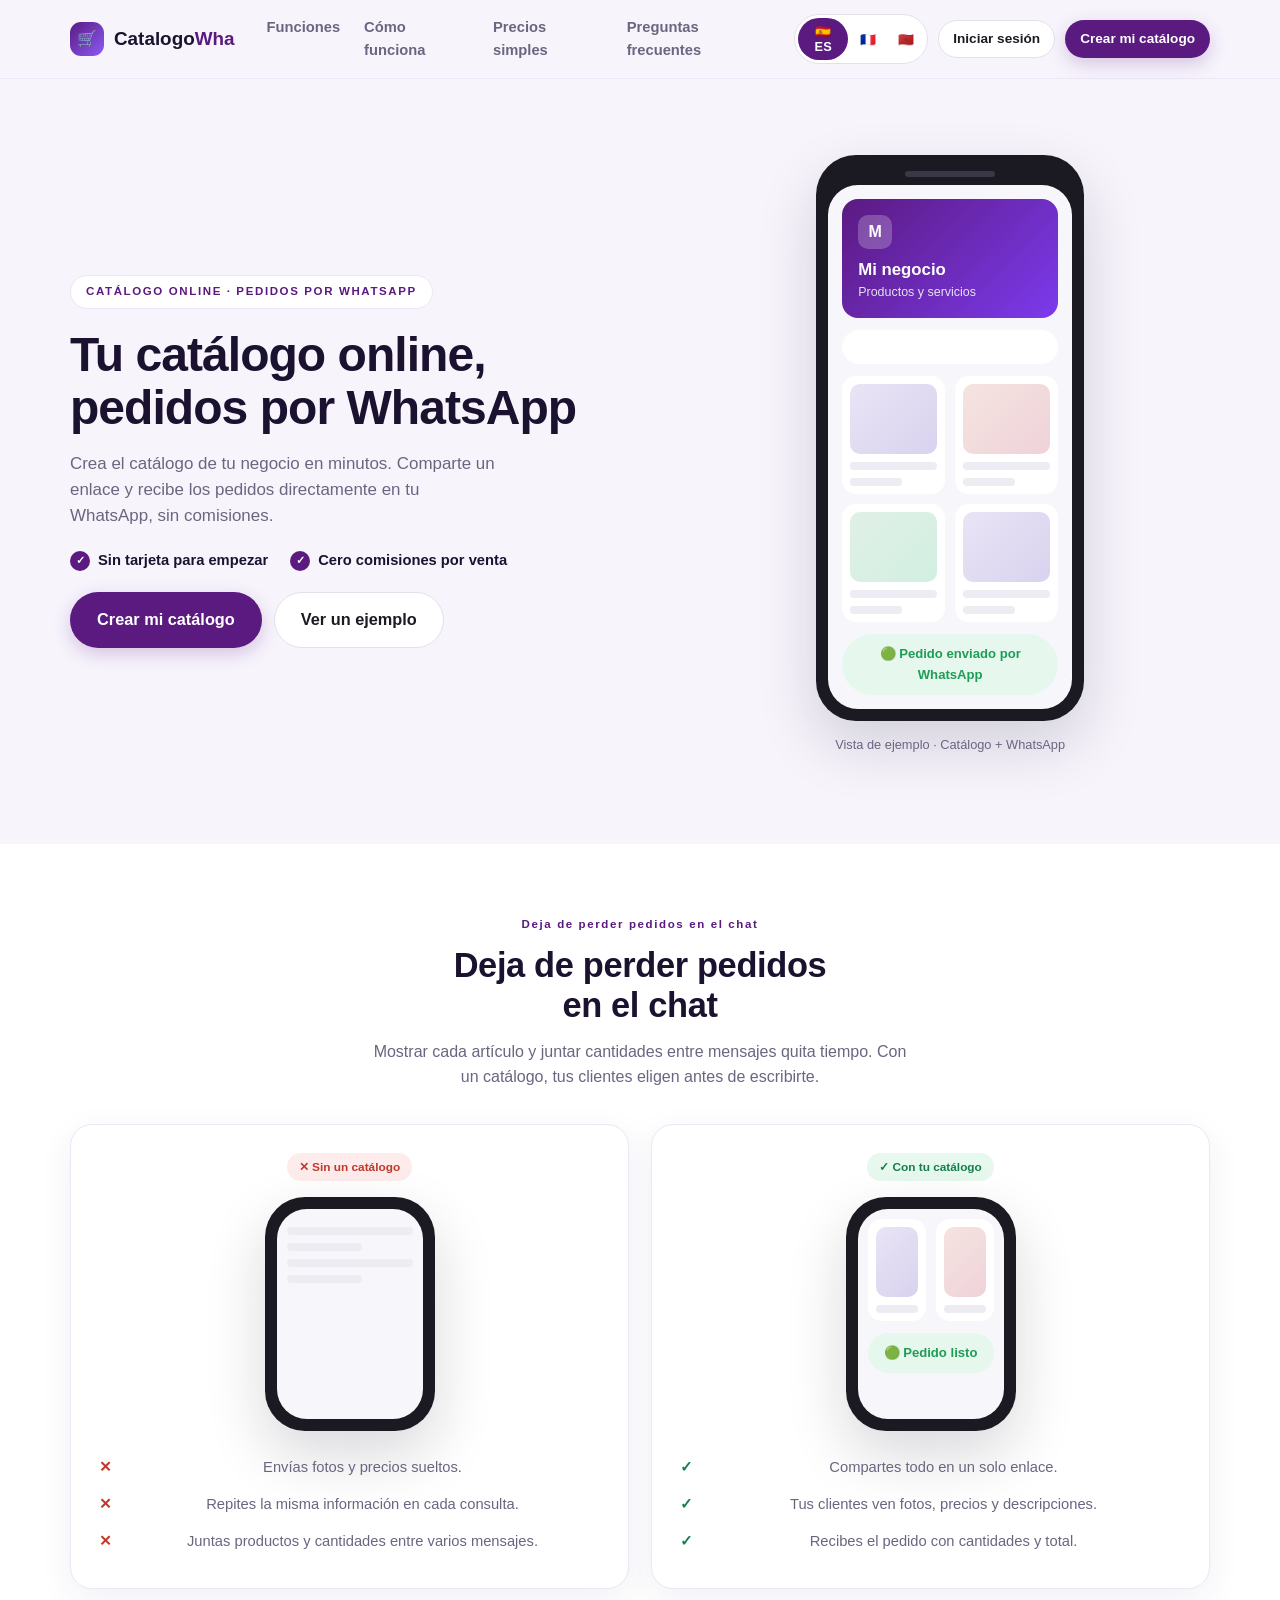
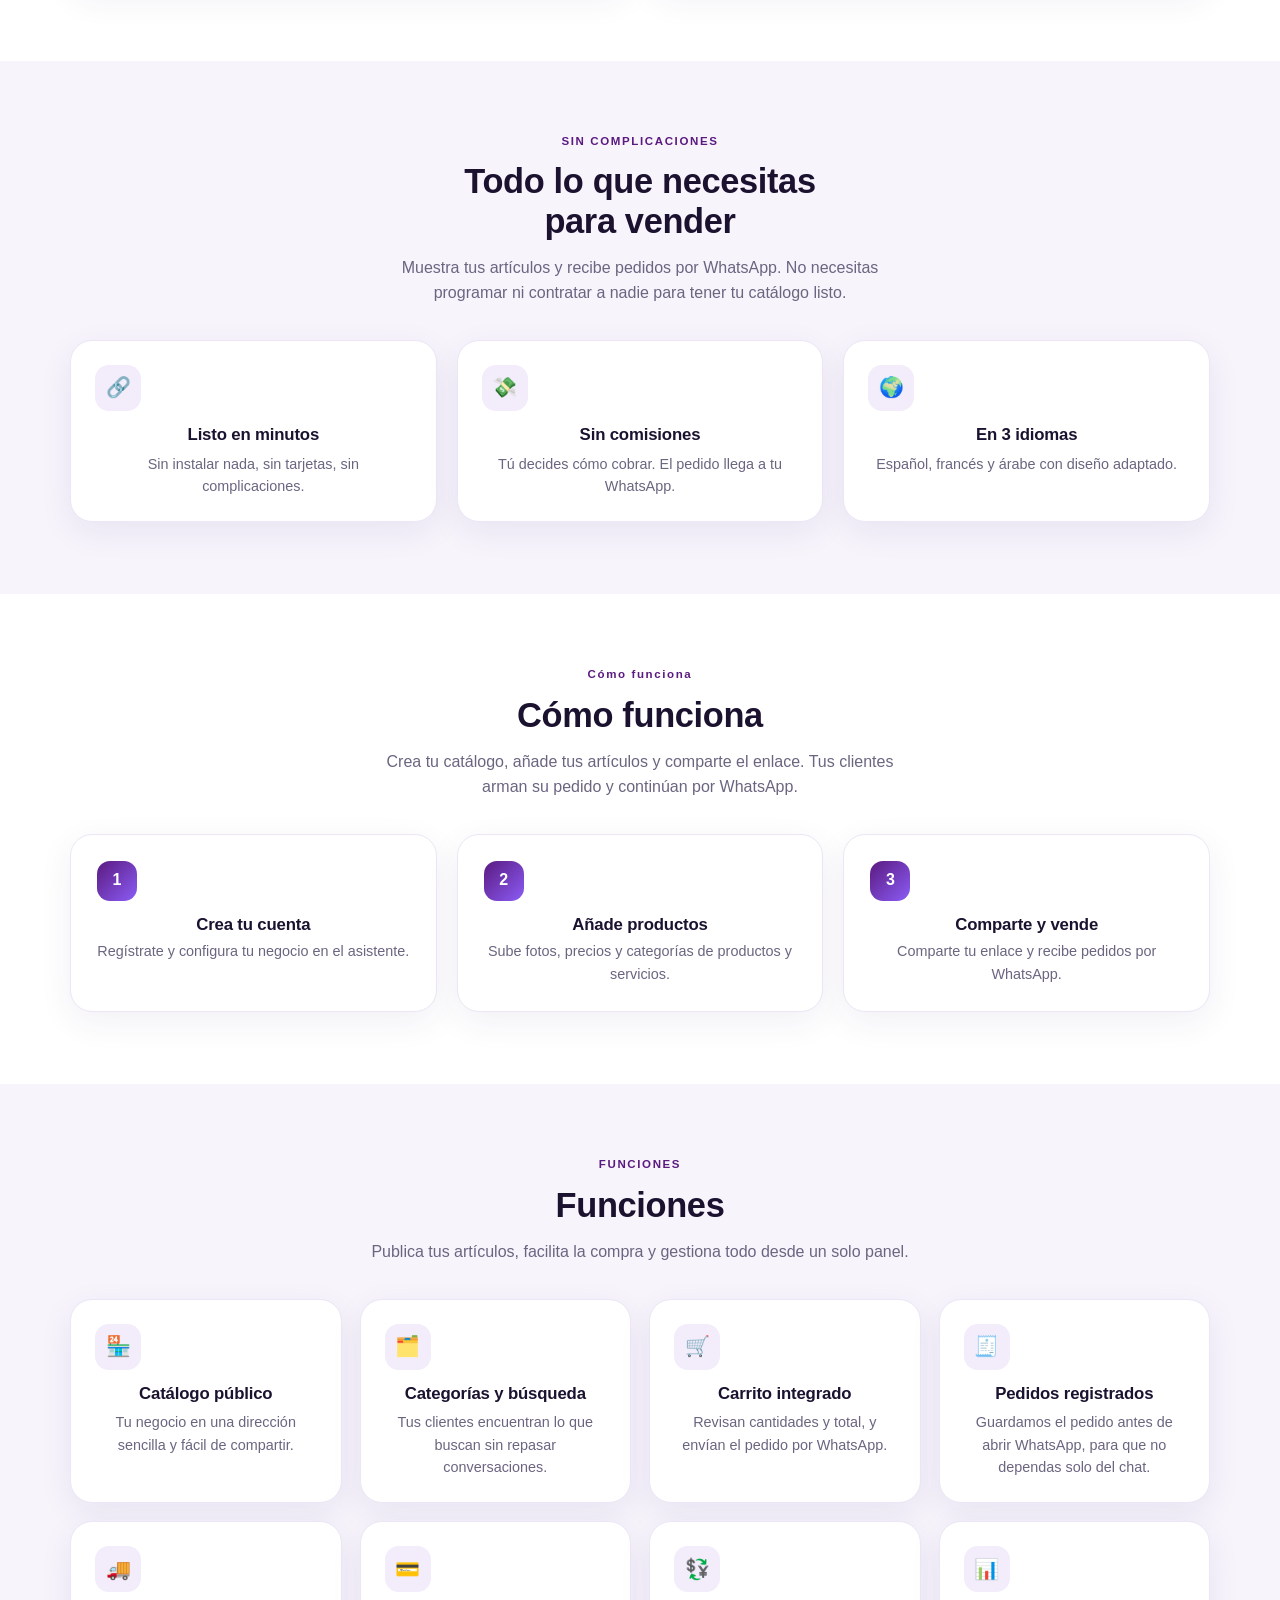
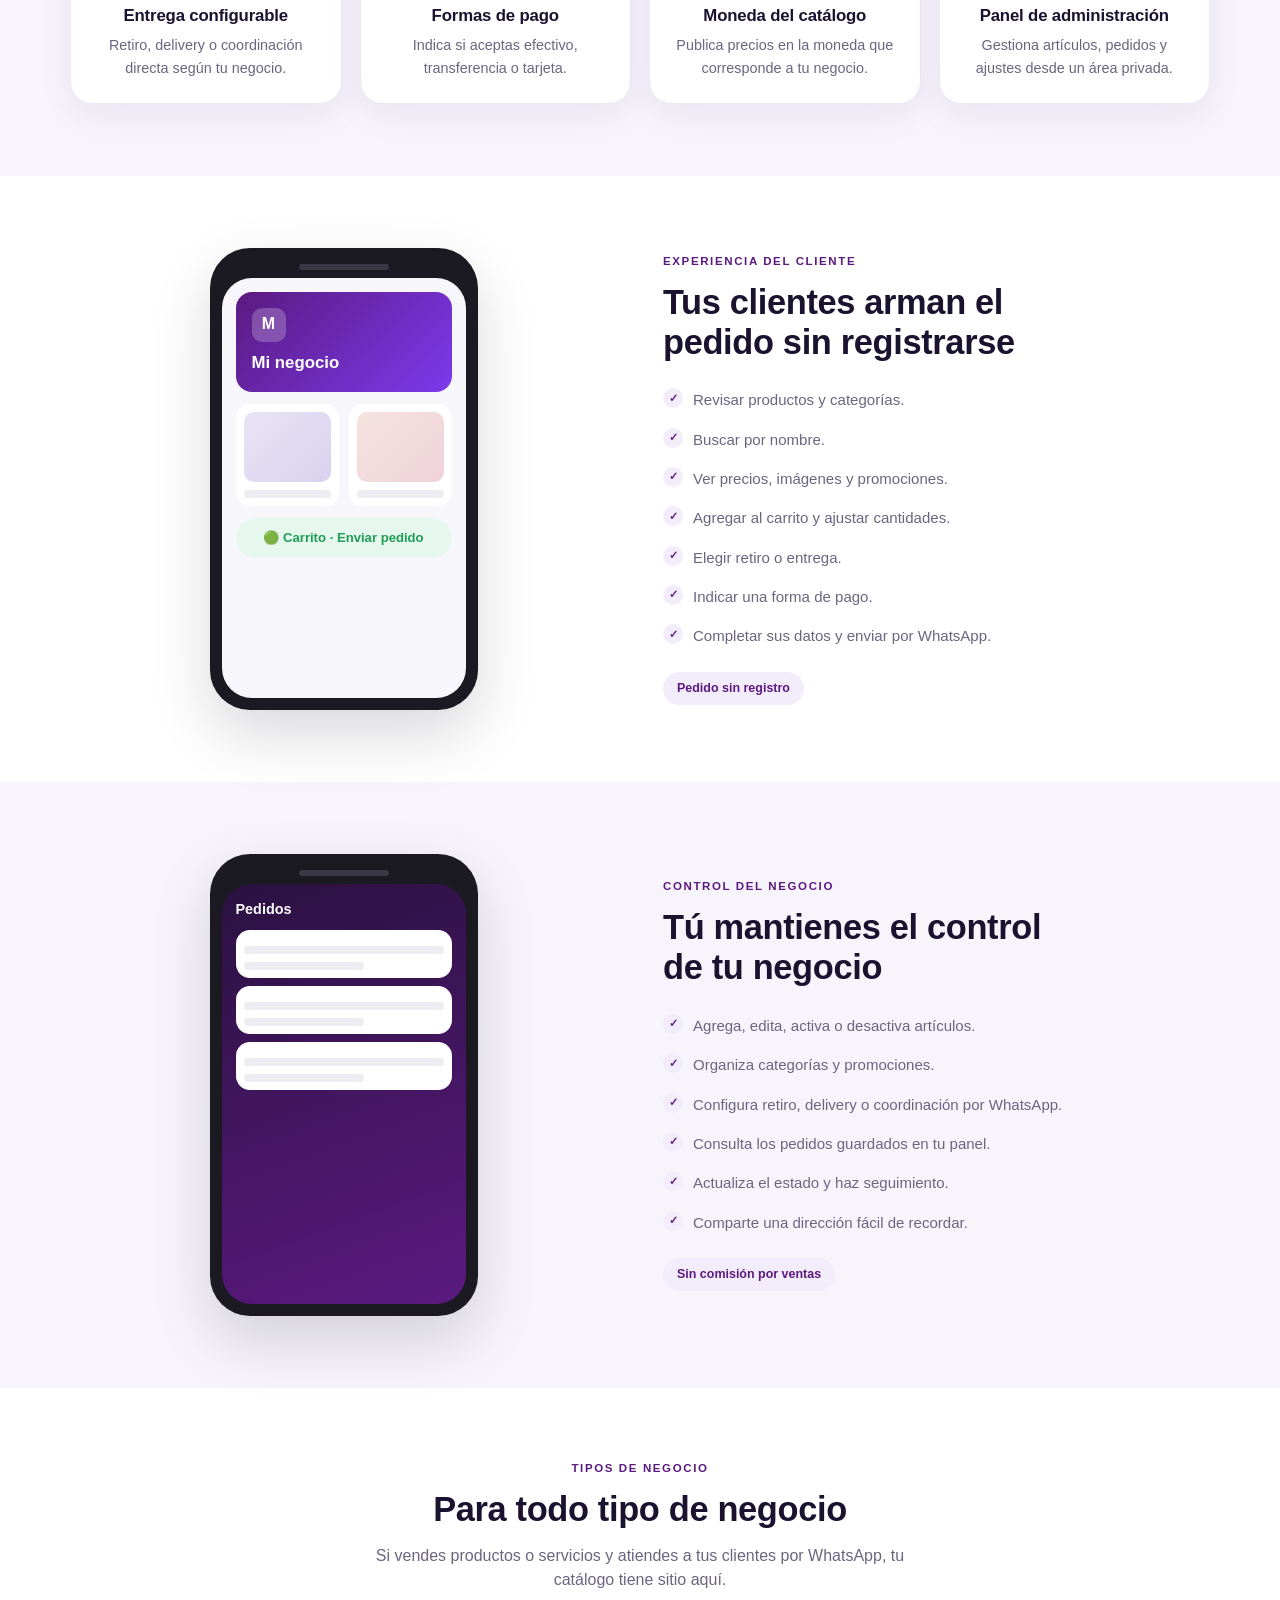
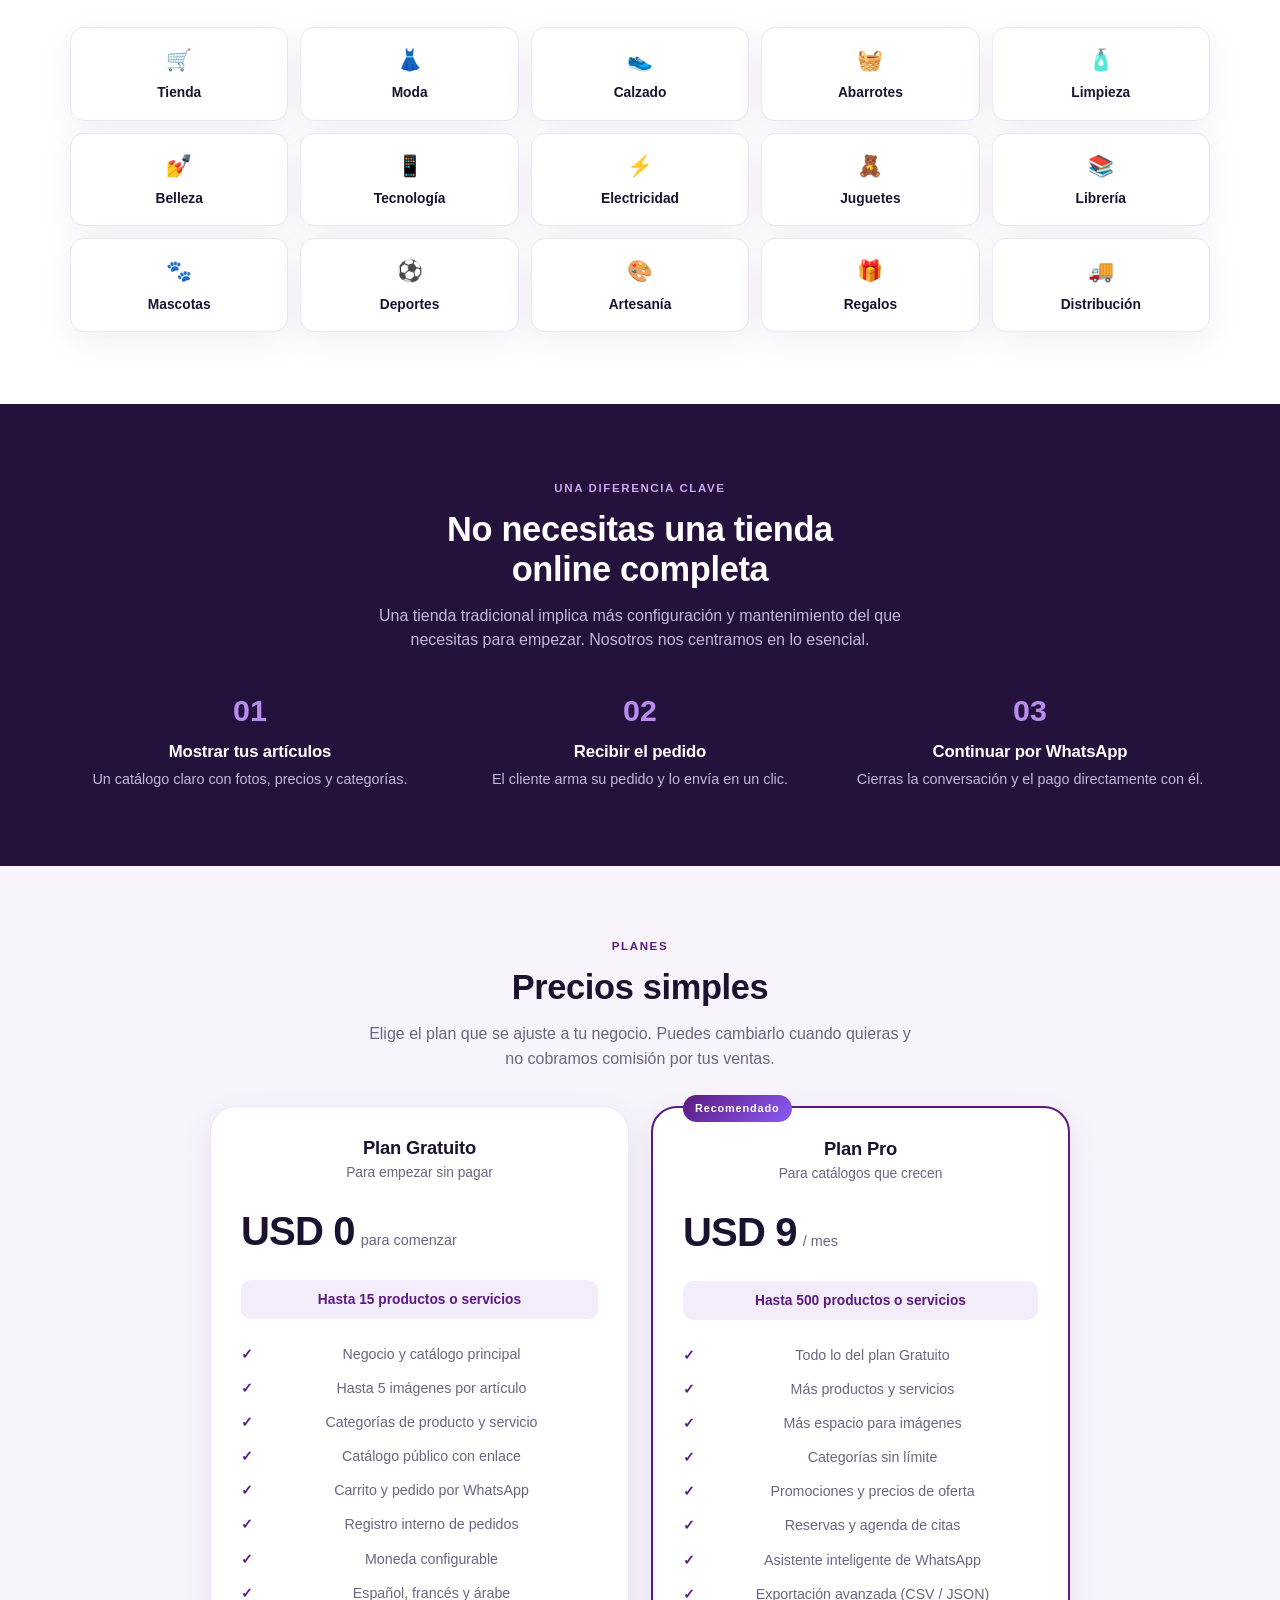
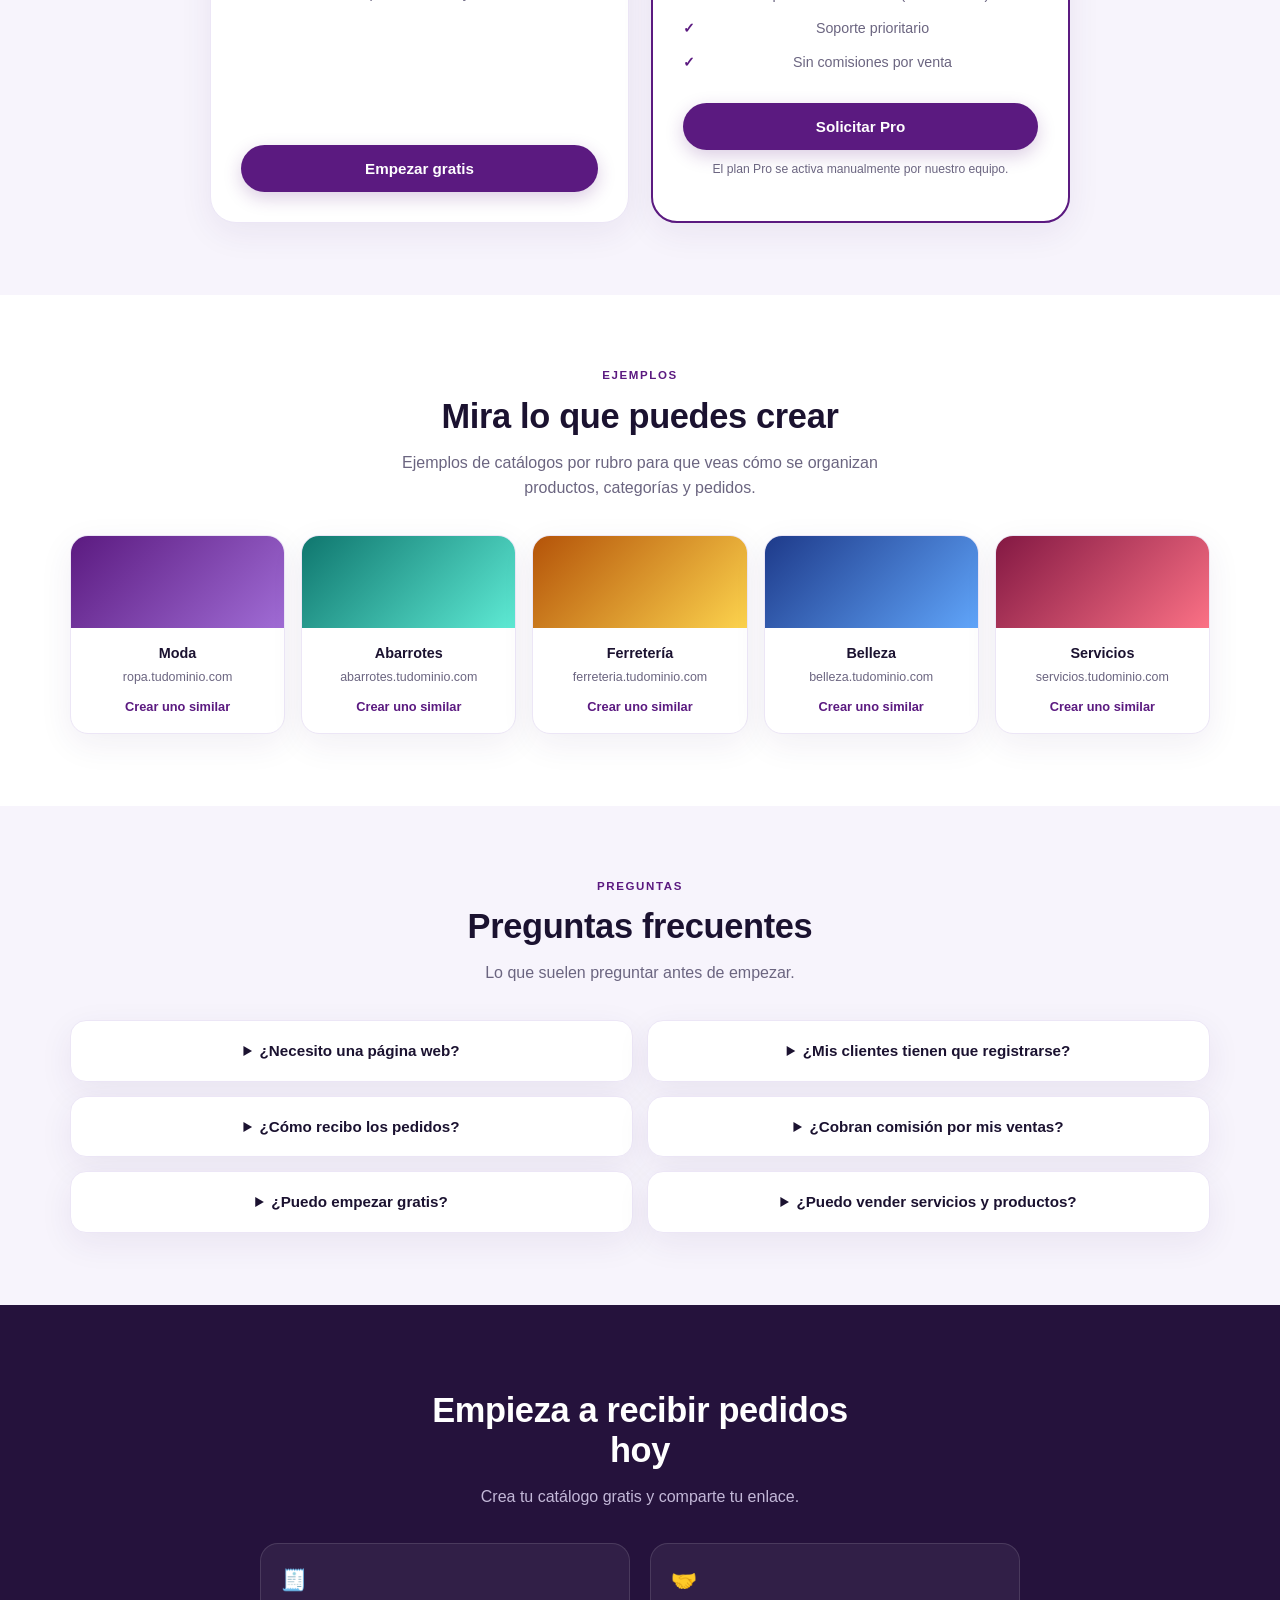
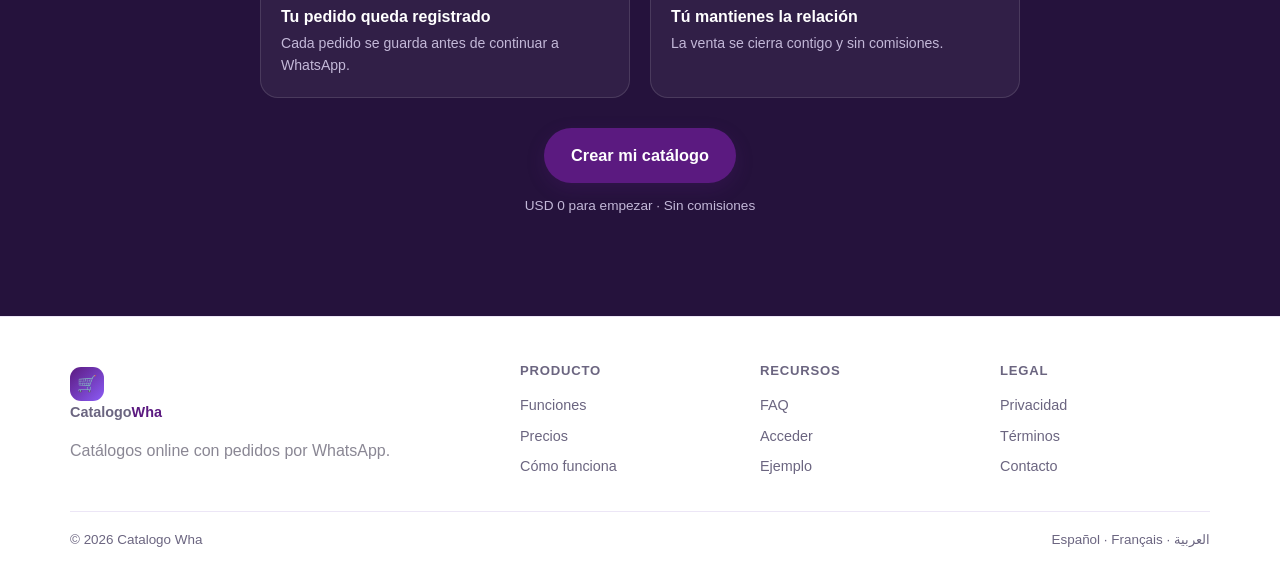
==== commit fbc3c59c: "Add files via upload" ====
--- a/index.html
+++ b/index.html
@@ -4,7 +4,7 @@
 <meta charset="utf-8">
 <meta name="viewport" content="width=device-width, initial-scale=1, viewport-fit=cover">
 <title>Catalogo Wha · Tu catálogo online con pedidos por WhatsApp</title>
-<meta name="description" content="Crea el catálogo de tu negocio en minutos y recibe los pedidos por WhatsApp. Sin comisiones, en español, francés y árabe.">
+<meta name="description" content="Reúne tus productos en un enlace y recibe los pedidos por WhatsApp. Sin comisiones, en español, francés y árabe.">
 <meta name="theme-color" content="#5B1A80">
 <link rel="canonical" href="https://tudominio.com/">
 <link rel="alternate" hreflang="es" href="https://tudominio.com/?lang=es">
@@ -16,15 +16,16 @@
 <!-- Open Graph -->
 <meta property="og:type" content="website">
 <meta property="og:title" content="Catalogo Wha · Tu catálogo online con pedidos por WhatsApp">
-<meta property="og:description" content="Crea tu catálogo y recibe pedidos por WhatsApp. Sin comisiones.">
+<meta property="og:description" content="Reúne tus productos en un enlace y recibe los pedidos por WhatsApp. Sin comisiones.">
 <meta property="og:image" content="https://tudominio.com/assets/og.png">
 <meta property="og:url" content="https://tudominio.com/">
 <meta name="twitter:card" content="summary_large_image">
 <meta name="twitter:title" content="Catalogo Wha">
 <meta name="twitter:description" content="Tu catálogo online con pedidos por WhatsApp.">
 
-<link rel="preload" as="style" href="assets/css/styles.css?v=3">
-<link rel="stylesheet" href="assets/css/styles.css?v=3">
+<link rel="preload" as="style" href="assets/css/styles.css?v=4">
+<link rel="stylesheet" href="assets/css/styles.css?v=4">
+<link rel="stylesheet" href="assets/css/landing.css?v=1">
 
 <script type="application/ld+json">
 {
@@ -32,67 +33,66 @@
   "@graph": [
     { "@type": "Organization", "name": "Catalogo Wha", "url": "https://tudominio.com/", "logo": "https://tudominio.com/assets/og.png" },
     { "@type": "WebSite", "name": "Catalogo Wha", "url": "https://tudominio.com/", "inLanguage": ["es","fr","ar"] },
-    { "@type": "SoftwareApplication", "name": "Catalogo Wha", "applicationCategory": "BusinessApplication", "operatingSystem": "Web", "offers": { "@type": "Offer", "price": "0", "priceCurrency": "MAD" } },
+    { "@type": "SoftwareApplication", "name": "Catalogo Wha", "applicationCategory": "BusinessApplication", "operatingSystem": "Web", "offers": { "@type": "Offer", "price": "0", "priceCurrency": "USD" } },
     { "@type": "FAQPage", "mainEntity": [
-      { "@type": "Question", "name": "¿Es gratis?", "acceptedAnswer": { "@type": "Answer", "text": "Sí, el plan gratuito incluye todo lo esencial para empezar a recibir pedidos." } },
-      { "@type": "Question", "name": "¿Hay comisiones por venta?", "acceptedAnswer": { "@type": "Answer", "text": "No. El pedido llega a tu WhatsApp y tú cobras directamente al cliente." } },
-      { "@type": "Question", "name": "¿En qué idiomas funciona?", "acceptedAnswer": { "@type": "Answer", "text": "En español, francés y árabe, con diseño adaptado a la derecha para el árabe." } }
+      { "@type": "Question", "name": "¿Necesito una página web?", "acceptedAnswer": { "@type": "Answer", "text": "No. Con Catalogo Wha tu negocio se publica en una dirección sencilla y lista para compartir." } },
+      { "@type": "Question", "name": "¿Mis clientes tienen que registrarse?", "acceptedAnswer": { "@type": "Answer", "text": "No. Navegan, eligen y envían su pedido sin crear ninguna cuenta." } },
+      { "@type": "Question", "name": "¿Cobran comisión por mis ventas?", "acceptedAnswer": { "@type": "Answer", "text": "No. La venta se cierra directamente contigo." } }
     ]}
   ]
 }
 </script>
 </head>
-<body class="landing">
+<body class="landing lp">
 <a class="skip-link" href="#main">Saltar al contenido</a>
 
 <!-- ======================= HEADER ======================= -->
-<header class="site-header">
-  <div class="wrap header-inner">
-    <a class="brand" href="./" aria-label="Catalogo Wha">
-      <span class="brand-mark">🛒</span>
-      <span class="brand-name">Catalogo<span>Wha</span></span>
+<header class="lp-header">
+  <div class="lp-wrap lp-header-inner">
+    <a class="lp-logo" href="./" aria-label="Catalogo Wha">
+      <span class="mark">🛒</span>
+      <span>Catalogo<span class="accent">Wha</span></span>
     </a>
-    <nav class="site-nav" aria-label="Principal">
+    <nav class="lp-nav" aria-label="Principal">
       <a href="#funciones" data-i18n="landing.features.title">Funciones</a>
       <a href="#como" data-i18n="landing.how.title">Cómo funciona</a>
-      <a href="#precios" data-i18n="landing.pricing.title">Precios</a>
+      <a href="#planes" data-i18n="landing.pricing.title">Precios</a>
       <a href="#faq" data-i18n="landing.faq.title">FAQ</a>
     </nav>
-    <div class="header-actions">
+    <div class="lp-header-actions">
       <div class="lang-switch" data-lang-switch></div>
-      <a class="btn ghost" href="login.html" data-i18n="login.signin">Iniciar sesión</a>
-      <a class="btn primary" href="login.html#signup" data-i18n="landing.hero.cta1">Crear mi catálogo</a>
+      <a class="btn ghost small" href="login.html" data-i18n="login.signin">Iniciar sesión</a>
+      <a class="btn primary small" href="login.html#signup" data-i18n="landing.hero.cta1">Crear mi catálogo</a>
     </div>
   </div>
 </header>
 
 <main id="main">
+
   <!-- ======================= HERO ======================= -->
-  <section class="hero">
-    <div class="wrap hero-grid">
-      <div class="hero-copy">
-        <span class="eyebrow">✨ WhatsApp · Catálogo · Sin comisiones</span>
-        <h1 data-i18n="landing.hero.title">Tu catálogo online, pedidos por WhatsApp</h1>
-        <p class="lead" data-i18n="landing.hero.sub">Crea el catálogo de tu negocio en minutos. Comparte un enlace y recibe los pedidos directamente en tu WhatsApp, sin comisiones.</p>
-        <div class="hero-cta">
+  <section class="lp-hero">
+    <div class="lp-wrap lp-hero-grid">
+      <div class="lp-hero-copy">
+        <span class="lp-eyebrow">CATÁLOGO ONLINE · PEDIDOS POR WHATSAPP</span>
+        <h1 class="lp-h1" data-i18n="landing.hero.title">Tu catálogo online, pedidos por WhatsApp</h1>
+        <p class="lp-lead" data-i18n="landing.hero.sub">Crea el catálogo de tu negocio en minutos. Comparte un enlace y recibe los pedidos directamente en tu WhatsApp, sin comisiones.</p>
+        <ul class="lp-bullets">
+          <li>Sin tarjeta para empezar</li>
+          <li>Cero comisiones por venta</li>
+        </ul>
+        <div class="lp-cta-row">
           <a class="btn primary lg" href="login.html#signup" data-i18n="landing.hero.cta1">Crear mi catálogo</a>
           <a class="btn ghost lg" href="catalogo.html?b=demo" data-i18n="landing.hero.cta2">Ver un ejemplo</a>
         </div>
-        <ul class="hero-points">
-          <li>✓ <span data-i18n="landing.value.1">Listo en minutos</span></li>
-          <li>✓ <span data-i18n="landing.value.2">Sin comisiones</span></li>
-          <li>✓ <span data-i18n="landing.value.3">En 3 idiomas</span></li>
-        </ul>
-      </div>
-      <!-- Maqueta de móvil solo CSS -->
-      <div class="hero-phone" aria-hidden="true">
+      </div>
+      <div class="lp-mock">
         <div class="phone">
           <div class="phone-notch"></div>
           <div class="phone-screen">
             <div class="mini-hero">
               <div class="mini-logo">M</div>
-              <div class="mini-title">Marmol</div>
-              <div class="mini-sub">Todo para tu hogar</div>
+              <div class="mini-title">Mi negocio</div>
+              <div class="mini-sub">Productos y servicios</div>
             </div>
             <div class="mini-search"></div>
             <div class="mini-grid">
@@ -104,182 +104,310 @@
             <div class="mini-wa">🟢 Pedido enviado por WhatsApp</div>
           </div>
         </div>
+        <p class="lp-mock-caption">Vista de ejemplo · Catálogo + WhatsApp</p>
       </div>
     </div>
   </section>
 
   <!-- ======================= PROBLEMA ======================= -->
-  <section class="section">
-    <div class="wrap">
-      <h2 class="center" data-i18n="landing.problem.title">Deja de perder pedidos en el chat</h2>
-      <div class="compare">
-        <article class="card problem">
-          <div class="pill bad">✕</div>
-          <h3 data-i18n="landing.problem.a">Pedidos desordenados por chat</h3>
-          <p data-i18n="landing.problem.a.desc">Mensajes sueltos, precios que se olvidan y clientes que se cansan de esperar.</p>
+  <section class="lp-section lp-alt">
+    <div class="lp-wrap lp-center">
+      <span class="lp-label" data-i18n="landing.problem.title">EL PROBLEMA</span>
+      <h2 class="lp-h2" data-i18n="landing.problem.title">Deja de perder pedidos en el chat</h2>
+      <p class="lp-sub">Mostrar cada artículo y juntar cantidades entre mensajes quita tiempo. Con un catálogo, tus clientes eligen antes de escribirte.</p>
+      <div class="lp-compare">
+        <article class="lp-card">
+          <span class="lp-tag bad">✕ Sin un catálogo</span>
+          <div class="mock-row"><div class="phone"><div class="phone-screen">
+            <div class="mini-line"></div><div class="mini-line short"></div><div class="mini-line"></div><div class="mini-line short"></div>
+          </div></div></div>
+          <ul class="lp-list bad">
+            <li>Envías fotos y precios sueltos.</li>
+            <li>Repites la misma información en cada consulta.</li>
+            <li>Juntas productos y cantidades entre varios mensajes.</li>
+          </ul>
         </article>
-        <article class="card solution">
-          <div class="pill good">✓</div>
-          <h3 data-i18n="landing.problem.b">Catálogo ordenado y siempre listo</h3>
-          <p data-i18n="landing.problem.b.desc">Un enlace con tus productos, precios e imágenes. El cliente arma su pedido y te lo envía.</p>
+        <article class="lp-card">
+          <span class="lp-tag good">✓ Con tu catálogo</span>
+          <div class="mock-row"><div class="phone"><div class="phone-screen">
+            <div class="mini-grid"><div class="mini-card"><div class="mini-img"></div><div class="mini-line"></div></div><div class="mini-card"><div class="mini-img alt"></div><div class="mini-line"></div></div></div>
+            <div class="mini-wa">🟢 Pedido listo</div>
+          </div></div></div>
+          <ul class="lp-list good">
+            <li>Compartes todo en un solo enlace.</li>
+            <li>Tus clientes ven fotos, precios y descripciones.</li>
+            <li>Recibes el pedido con cantidades y total.</li>
+          </ul>
         </article>
       </div>
     </div>
   </section>
 
   <!-- ======================= VALOR ======================= -->
-  <section class="section alt">
-    <div class="wrap">
-      <h2 class="center" data-i18n="landing.value.title">Todo lo que necesitas para vender</h2>
-      <div class="grid-3">
-        <article class="card value"><div class="thumb t1"></div><h3 data-i18n="landing.value.1">Listo en minutos</h3><p data-i18n="landing.value.1.desc">Sin instalar nada, sin tarjetas, sin complicaciones.</p></article>
-        <article class="card value"><div class="thumb t2"></div><h3 data-i18n="landing.value.2">Sin comisiones</h3><p data-i18n="landing.value.2.desc">Tú decides cómo cobrar. El pedido llega a tu WhatsApp.</p></article>
-        <article class="card value"><div class="thumb t3"></div><h3 data-i18n="landing.value.3">En 3 idiomas</h3><p data-i18n="landing.value.3.desc">Español, francés y árabe con diseño adaptado.</p></article>
-      </div>
-    </div>
-  </section>
-
-  <!-- ======================= CÓMO FUNCIONA ======================= -->
-  <section class="section" id="como">
-    <div class="wrap">
-      <h2 class="center" data-i18n="landing.how.title">Cómo funciona</h2>
-      <div class="grid-3 steps">
-        <article class="step c1"><span class="step-n">1</span><h3 data-i18n="landing.how.1">Crea tu cuenta</h3><p data-i18n="landing.how.1.desc">Regístrate y configura tu negocio en el asistente.</p></article>
-        <article class="step c2"><span class="step-n">2</span><h3 data-i18n="landing.how.2">Añade productos</h3><p data-i18n="landing.how.2.desc">Sube fotos, precios y categorías de productos y servicios.</p></article>
-        <article class="step c3"><span class="step-n">3</span><h3 data-i18n="landing.how.3">Comparte y vende</h3><p data-i18n="landing.how.3.desc">Comparte tu enlace y recibe pedidos por WhatsApp.</p></article>
+  <section class="lp-section">
+    <div class="lp-wrap lp-center">
+      <span class="lp-label">SIN COMPLICACIONES</span>
+      <h2 class="lp-h2" data-i18n="landing.value.title">Todo lo que necesitas para vender</h2>
+      <p class="lp-sub">Muestra tus artículos y recibe pedidos por WhatsApp. No necesitas programar ni contratar a nadie para tener tu catálogo listo.</p>
+      <div class="lp-cards3">
+        <article class="lp-card"><div class="lp-icon">🔗</div><h3 data-i18n="landing.value.1">Listo en minutos</h3><p data-i18n="landing.value.1.desc">Sin instalar nada, sin tarjetas, sin complicaciones.</p></article>
+        <article class="lp-card"><div class="lp-icon">💸</div><h3 data-i18n="landing.value.2">Sin comisiones</h3><p data-i18n="landing.value.2.desc">Tú decides cómo cobrar. El pedido llega a tu WhatsApp.</p></article>
+        <article class="lp-card"><div class="lp-icon">🌍</div><h3 data-i18n="landing.value.3">En 3 idiomas</h3><p data-i18n="landing.value.3.desc">Español, francés y árabe con diseño adaptado.</p></article>
+      </div>
+    </div>
+  </section>
+
+  <!-- ======================= PASOS ======================= -->
+  <section class="lp-section lp-alt" id="como">
+    <div class="lp-wrap lp-center">
+      <span class="lp-label" data-i18n="landing.how.title">CÓMO FUNCIONA</span>
+      <h2 class="lp-h2" data-i18n="landing.how.title">Cómo funciona</h2>
+      <p class="lp-sub">Crea tu catálogo, añade tus artículos y comparte el enlace. Tus clientes arman su pedido y continúan por WhatsApp.</p>
+      <div class="lp-steps">
+        <article class="lp-step"><span class="lp-step-n">1</span><h3 data-i18n="landing.how.1">Crea tu cuenta</h3><p data-i18n="landing.how.1.desc">Regístrate y configura tu negocio en el asistente.</p></article>
+        <article class="lp-step"><span class="lp-step-n">2</span><h3 data-i18n="landing.how.2">Añade productos</h3><p data-i18n="landing.how.2.desc">Sube fotos, precios y categorías de productos y servicios.</p></article>
+        <article class="lp-step"><span class="lp-step-n">3</span><h3 data-i18n="landing.how.3">Comparte y vende</h3><p data-i18n="landing.how.3.desc">Comparte tu enlace y recibe pedidos por WhatsApp.</p></article>
       </div>
     </div>
   </section>
 
   <!-- ======================= FUNCIONES ======================= -->
-  <section class="section alt" id="funciones">
-    <div class="wrap">
-      <h2 class="center" data-i18n="landing.features.title">Funciones</h2>
-      <div class="feature-grid">
-        <div class="feature"><span>🧾</span><h4>Pedidos por WhatsApp</h4><p>Mensaje estructurado y listo para enviar.</p></div>
-        <div class="feature"><span>🛍️</span><h4>Productos y servicios</h4><p>Tarjetas distintas para cada tipo.</p></div>
-        <div class="feature"><span>🏷️</span><h4>Categorías</h4><p>Organiza y filtra sin mezclar tipos.</p></div>
-        <div class="feature"><span>🖼️</span><h4>Biblioteca de imágenes</h4><p>Hasta 5 fotos por artículo.</p></div>
-        <div class="feature"><span>📅</span><h4>Reservas y agenda</h4><p>Huecos calculados según tu horario.</p></div>
-        <div class="feature"><span>📊</span><h4>Ventas y CSV</h4><p>Facturación, ticket medio y exportación.</p></div>
-        <div class="feature"><span>🎨</span><h4>Tu marca</h4><p>Color y logo propios del catálogo.</p></div>
-        <div class="feature"><span>🌍</span><h4>Multiidioma</h4><p>Español, francés y árabe con RTL.</p></div>
-      </div>
-    </div>
-  </section>
-
-  <!-- ======================= DOS BLOQUES PARTIDOS ======================= -->
-  <section class="section">
-    <div class="wrap split">
-      <div class="split-copy">
-        <h3>Comparte un enlace, recibe pedidos</h3>
-        <p>Tu catálogo tiene su propia dirección. Envíala por WhatsApp, Instagram o donde quieras y tus clientes verán tus productos actualizados.</p>
-      </div>
-      <div class="split-mock"><div class="phone small"><div class="phone-screen"><div class="mini-grid">
-        <div class="mini-card"><div class="mini-img"></div><div class="mini-line"></div></div>
-        <div class="mini-card"><div class="mini-img alt"></div><div class="mini-line"></div></div>
-      </div></div></div></div>
-    </div>
-    <div class="wrap split reverse">
-      <div class="split-mock"><div class="phone small"><div class="phone-screen"><div class="mini-hero"><div class="mini-logo">M</div><div class="mini-title">Mi negocio</div><div class="mini-sub">Tu marca, tu color</div></div><div class="mini-line"></div><div class="mini-line short"></div></div></div></div>
-      <div class="split-copy">
-        <h3>Con tu identidad</h3>
-        <p>Elige el color principal y sube tu logo. El catálogo se adapta a la imagen de tu negocio automáticamente.</p>
+  <section class="lp-section" id="funciones">
+    <div class="lp-wrap lp-center">
+      <span class="lp-label">FUNCIONES</span>
+      <h2 class="lp-h2" data-i18n="landing.features.title">Funciones</h2>
+      <p class="lp-sub">Publica tus artículos, facilita la compra y gestiona todo desde un solo panel.</p>
+      <div class="lp-cards4">
+        <article class="lp-card"><div class="lp-icon">🏪</div><h3>Catálogo público</h3><p>Tu negocio en una dirección sencilla y fácil de compartir.</p></article>
+        <article class="lp-card"><div class="lp-icon">🗂️</div><h3>Categorías y búsqueda</h3><p>Tus clientes encuentran lo que buscan sin repasar conversaciones.</p></article>
+        <article class="lp-card"><div class="lp-icon">🛒</div><h3>Carrito integrado</h3><p>Revisan cantidades y total, y envían el pedido por WhatsApp.</p></article>
+        <article class="lp-card"><div class="lp-icon">🧾</div><h3>Pedidos registrados</h3><p>Guardamos el pedido antes de abrir WhatsApp, para que no dependas solo del chat.</p></article>
+        <article class="lp-card"><div class="lp-icon">🚚</div><h3>Entrega configurable</h3><p>Retiro, delivery o coordinación directa según tu negocio.</p></article>
+        <article class="lp-card"><div class="lp-icon">💳</div><h3>Formas de pago</h3><p>Indica si aceptas efectivo, transferencia o tarjeta.</p></article>
+        <article class="lp-card"><div class="lp-icon">💱</div><h3>Moneda del catálogo</h3><p>Publica precios en la moneda que corresponde a tu negocio.</p></article>
+        <article class="lp-card"><div class="lp-icon">📊</div><h3>Panel de administración</h3><p>Gestiona artículos, pedidos y ajustes desde un área privada.</p></article>
+      </div>
+    </div>
+  </section>
+
+  <!-- ======================= CLIENTE ======================= -->
+  <section class="lp-section lp-alt">
+    <div class="lp-wrap lp-split">
+      <div class="lp-mock">
+        <div class="phone">
+          <div class="phone-notch"></div>
+          <div class="phone-screen">
+            <div class="mini-hero"><div class="mini-logo">M</div><div class="mini-title">Mi negocio</div></div>
+            <div class="mini-grid">
+              <div class="mini-card"><div class="mini-img"></div><div class="mini-line"></div></div>
+              <div class="mini-card"><div class="mini-img alt"></div><div class="mini-line"></div></div>
+            </div>
+            <div class="mini-wa">🟢 Carrito · Enviar pedido</div>
+          </div>
+        </div>
+      </div>
+      <div class="lp-split-copy">
+        <span class="lp-label">EXPERIENCIA DEL CLIENTE</span>
+        <h2 class="lp-h2 left">Tus clientes arman el pedido sin registrarse</h2>
+        <ul class="lp-check">
+          <li>Revisar productos y categorías.</li>
+          <li>Buscar por nombre.</li>
+          <li>Ver precios, imágenes y promociones.</li>
+          <li>Agregar al carrito y ajustar cantidades.</li>
+          <li>Elegir retiro o entrega.</li>
+          <li>Indicar una forma de pago.</li>
+          <li>Completar sus datos y enviar por WhatsApp.</li>
+        </ul>
+        <span class="lp-pill-note">Pedido sin registro</span>
+      </div>
+    </div>
+  </section>
+
+  <!-- ======================= CONTROL ======================= -->
+  <section class="lp-section">
+    <div class="lp-wrap lp-split rev">
+      <div class="lp-split-copy">
+        <span class="lp-label">CONTROL DEL NEGOCIO</span>
+        <h2 class="lp-h2 left">Tú mantienes el control de tu negocio</h2>
+        <ul class="lp-check">
+          <li>Agrega, edita, activa o desactiva artículos.</li>
+          <li>Organiza categorías y promociones.</li>
+          <li>Configura retiro, delivery o coordinación por WhatsApp.</li>
+          <li>Consulta los pedidos guardados en tu panel.</li>
+          <li>Actualiza el estado y haz seguimiento.</li>
+          <li>Comparte una dirección fácil de recordar.</li>
+        </ul>
+        <span class="lp-pill-note">Sin comisión por ventas</span>
+      </div>
+      <div class="lp-mock">
+        <div class="phone">
+          <div class="phone-notch"></div>
+          <div class="phone-screen" style="background:linear-gradient(160deg,#2a1140,#5B1A80)">
+            <div style="color:#fff;font-weight:800;font-size:.9rem;margin-bottom:10px">Pedidos</div>
+            <div class="mini-card" style="margin-bottom:8px"><div class="mini-line"></div><div class="mini-line short"></div></div>
+            <div class="mini-card" style="margin-bottom:8px"><div class="mini-line"></div><div class="mini-line short"></div></div>
+            <div class="mini-card"><div class="mini-line"></div><div class="mini-line short"></div></div>
+          </div>
+        </div>
       </div>
     </div>
   </section>
 
   <!-- ======================= TIPOS DE NEGOCIO ======================= -->
-  <section class="section alt">
-    <div class="wrap">
-      <h2 class="center" data-i18n="landing.types.title">Para todo tipo de negocio</h2>
-      <div class="types-grid">
-        <span>🛒 Tienda</span><span>💇 Peluquería</span><span>🍽️ Restaurante</span><span>🧺 Lavandería</span>
-        <span>🔧 Taller</span><span>🏠 Inmobiliaria</span><span>💐 Floristería</span><span>👗 Moda</span>
-        <span>📱 Electrónica</span><span>💊 Farmacia</span><span>🐾 Mascotas</span><span>🎂 Pastelería</span>
-        <span>🪚 Carpintería</span><span>🎨 Diseño</span><span>🚚 Reparto</span>
+  <section class="lp-section lp-alt">
+    <div class="lp-wrap lp-center">
+      <span class="lp-label">TIPOS DE NEGOCIO</span>
+      <h2 class="lp-h2" data-i18n="landing.types.title">Para todo tipo de negocio</h2>
+      <p class="lp-sub">Si vendes productos o servicios y atiendes a tus clientes por WhatsApp, tu catálogo tiene sitio aquí.</p>
+      <div class="lp-types">
+        <div class="lp-type"><span>🛒</span>Tienda</div>
+        <div class="lp-type"><span>👗</span>Moda</div>
+        <div class="lp-type"><span>👟</span>Calzado</div>
+        <div class="lp-type"><span>🧺</span>Abarrotes</div>
+        <div class="lp-type"><span>🧴</span>Limpieza</div>
+        <div class="lp-type"><span>💅</span>Belleza</div>
+        <div class="lp-type"><span>📱</span>Tecnología</div>
+        <div class="lp-type"><span>⚡</span>Electricidad</div>
+        <div class="lp-type"><span>🧸</span>Juguetes</div>
+        <div class="lp-type"><span>📚</span>Librería</div>
+        <div class="lp-type"><span>🐾</span>Mascotas</div>
+        <div class="lp-type"><span>⚽</span>Deportes</div>
+        <div class="lp-type"><span>🎨</span>Artesanía</div>
+        <div class="lp-type"><span>🎁</span>Regalos</div>
+        <div class="lp-type"><span>🚚</span>Distribución</div>
       </div>
     </div>
   </section>
 
   <!-- ======================= BANDA OSCURA ======================= -->
-  <section class="band">
-    <div class="wrap band-grid">
-      <div><span>01</span><h4>Regístrate gratis</h4><p>Sin tarjeta ni compromiso.</p></div>
-      <div><span>02</span><h4>Configura tu catálogo</h4><p>Productos, marca y horarios.</p></div>
-      <div><span>03</span><h4>Recibe pedidos</h4><p>Directo a tu WhatsApp.</p></div>
-    </div>
-  </section>
-
-  <!-- ======================= PRECIOS ======================= -->
-  <section class="section" id="precios">
-    <div class="wrap">
-      <h2 class="center" data-i18n="landing.pricing.title">Precios simples</h2>
-      <div class="pricing">
-        <article class="card price-card featured">
+  <section class="lp-dark">
+    <div class="lp-wrap lp-center">
+      <span class="lp-label">UNA DIFERENCIA CLAVE</span>
+      <h2 class="lp-h2">No necesitas una tienda online completa</h2>
+      <p class="lp-sub">Una tienda tradicional implica más configuración y mantenimiento del que necesitas para empezar. Nosotros nos centramos en lo esencial.</p>
+      <div class="lp-band">
+        <div><div class="lp-band-n">01</div><h4>Mostrar tus artículos</h4><p>Un catálogo claro con fotos, precios y categorías.</p></div>
+        <div><div class="lp-band-n">02</div><h4>Recibir el pedido</h4><p>El cliente arma su pedido y lo envía en un clic.</p></div>
+        <div><div class="lp-band-n">03</div><h4>Continuar por WhatsApp</h4><p>Cierras la conversación y el pago directamente con él.</p></div>
+      </div>
+    </div>
+  </section>
+
+  <!-- ======================= PLANES ======================= -->
+  <section class="lp-section" id="planes">
+    <div class="lp-wrap lp-center">
+      <span class="lp-label">PLANES</span>
+      <h2 class="lp-h2" data-i18n="landing.pricing.title">Precios simples</h2>
+      <p class="lp-sub">Elige el plan que se ajuste a tu negocio. Puedes cambiarlo cuando quieras y no cobramos comisión por tus ventas.</p>
+      <div class="lp-plans">
+        <article class="lp-plan">
           <h3 data-i18n="landing.pricing.free">Plan Gratuito</h3>
-          <div class="price">0 <small>MAD</small></div>
-          <p data-i18n="landing.pricing.free.desc">Todo lo esencial para empezar</p>
+          <p class="plan-for">Para empezar sin pagar</p>
+          <div class="lp-price"><b>USD 0</b><small>para comenzar</small></div>
+          <div class="limit">Hasta 15 productos o servicios</div>
           <ul>
-            <li>✓ Hasta 15 productos</li><li>✓ 100 MB de imágenes</li><li>✓ Pedidos por WhatsApp</li>
-            <li>✓ 3 idiomas</li><li>✓ Reservas y agenda</li>
+            <li>Negocio y catálogo principal</li>
+            <li>Hasta 5 imágenes por artículo</li>
+            <li>Categorías de producto y servicio</li>
+            <li>Catálogo público con enlace</li>
+            <li>Carrito y pedido por WhatsApp</li>
+            <li>Registro interno de pedidos</li>
+            <li>Moneda configurable</li>
+            <li>Español, francés y árabe</li>
           </ul>
-          <a class="btn primary" href="login.html#signup" data-i18n="landing.pricing.cta">Empezar gratis</a>
+          <div class="lp-plan-cta"><a class="btn primary" href="login.html#signup" data-i18n="landing.pricing.cta">Empezar gratis</a></div>
         </article>
-      </div>
-    </div>
-  </section>
-
-  <!-- ======================= PLANTILLAS ======================= -->
-  <section class="section alt">
-    <div class="wrap">
-      <h2 class="center">Plantillas</h2>
-      <div class="templates">
-        <div class="tpl tp1"></div><div class="tpl tp2"></div><div class="tpl tp3"></div><div class="tpl tp4"></div><div class="tpl tp5"></div>
+
+        <article class="lp-plan featured">
+          <h3>Plan Pro</h3>
+          <p class="plan-for">Para catálogos que crecen</p>
+          <div class="lp-price"><b>USD 9</b><small>/ mes</small></div>
+          <div class="limit">Hasta 500 productos o servicios</div>
+          <ul>
+            <li>Todo lo del plan Gratuito</li>
+            <li>Más productos y servicios</li>
+            <li>Más espacio para imágenes</li>
+            <li>Categorías sin límite</li>
+            <li>Promociones y precios de oferta</li>
+            <li>Reservas y agenda de citas</li>
+            <li>Asistente inteligente de WhatsApp</li>
+            <li>Exportación avanzada (CSV / JSON)</li>
+            <li>Soporte prioritario</li>
+            <li>Sin comisiones por venta</li>
+          </ul>
+          <div class="lp-plan-cta"><a class="btn primary" href="login.html#signup">Solicitar Pro</a></div>
+          <p class="lp-plan-note">El plan Pro se activa manualmente por nuestro equipo.</p>
+        </article>
+      </div>
+    </div>
+  </section>
+
+  <!-- ======================= EJEMPLOS ======================= -->
+  <section class="lp-section lp-alt">
+    <div class="lp-wrap lp-center">
+      <span class="lp-label">EJEMPLOS</span>
+      <h2 class="lp-h2">Mira lo que puedes crear</h2>
+      <p class="lp-sub">Ejemplos de catálogos por rubro para que veas cómo se organizan productos, categorías y pedidos.</p>
+      <div class="lp-templates">
+        <div class="lp-tpl"><div class="cap t1"></div><div class="body"><b>Moda</b><small>ropa.tudominio.com</small><a href="catalogo.html?b=demo">Crear uno similar</a></div></div>
+        <div class="lp-tpl"><div class="cap t2"></div><div class="body"><b>Abarrotes</b><small>abarrotes.tudominio.com</small><a href="catalogo.html?b=demo">Crear uno similar</a></div></div>
+        <div class="lp-tpl"><div class="cap t3"></div><div class="body"><b>Ferretería</b><small>ferreteria.tudominio.com</small><a href="catalogo.html?b=demo">Crear uno similar</a></div></div>
+        <div class="lp-tpl"><div class="cap t4"></div><div class="body"><b>Belleza</b><small>belleza.tudominio.com</small><a href="catalogo.html?b=demo">Crear uno similar</a></div></div>
+        <div class="lp-tpl"><div class="cap t5"></div><div class="body"><b>Servicios</b><small>servicios.tudominio.com</small><a href="catalogo.html?b=demo">Crear uno similar</a></div></div>
       </div>
     </div>
   </section>
 
   <!-- ======================= FAQ ======================= -->
-  <section class="section" id="faq">
-    <div class="wrap">
-      <h2 class="center" data-i18n="landing.faq.title">Preguntas frecuentes</h2>
-      <div class="faq">
-        <details><summary>¿Es gratis?</summary><p>Sí, el plan gratuito incluye todo lo esencial para empezar a recibir pedidos.</p></details>
-        <details><summary>¿Hay comisiones por venta?</summary><p>No. El pedido llega a tu WhatsApp y tú cobras directamente al cliente.</p></details>
-        <details><summary>¿En qué idiomas funciona?</summary><p>Español, francés y árabe, con diseño adaptado a la derecha para el árabe.</p></details>
-        <details><summary>¿Puedo vender servicios?</summary><p>Sí. Puedes crear servicios, indicar duración y modalidad, y permitir reservas con fecha y hora.</p></details>
-        <details><summary>¿Necesito instalar algo?</summary><p>No. Funciona en el navegador y se puede instalar como app (PWA).</p></details>
-        <details><summary>¿Puedo cambiar de moneda?</summary><p>Sí, desde la configuración del negocio, revisando antes los precios.</p></details>
+  <section class="lp-section" id="faq">
+    <div class="lp-wrap lp-center">
+      <span class="lp-label">PREGUNTAS</span>
+      <h2 class="lp-h2" data-i18n="landing.faq.title">Preguntas frecuentes</h2>
+      <p class="lp-sub">Lo que suelen preguntar antes de empezar.</p>
+      <div class="lp-faq">
+        <details><summary>¿Necesito una página web?</summary><p>No. Con Catalogo Wha tu negocio se publica en una dirección sencilla, lista para compartir.</p></details>
+        <details><summary>¿Mis clientes tienen que registrarse?</summary><p>No. Navegan por el catálogo, eligen sus artículos y envían el pedido sin crear ninguna cuenta.</p></details>
+        <details><summary>¿Cómo recibo los pedidos?</summary><p>El cliente arma su pedido, lo guardamos y después se abre WhatsApp con el mensaje listo para que cierres la venta.</p></details>
+        <details><summary>¿Cobran comisión por mis ventas?</summary><p>No. No cobramos comisión por la venta de tus productos o servicios.</p></details>
+        <details><summary>¿Puedo empezar gratis?</summary><p>Sí. El plan Gratuito te permite crear tu catálogo y empezar a recibir pedidos sin pagar.</p></details>
+        <details><summary>¿Puedo vender servicios y productos?</summary><p>Sí. Puedes combinar ambos: los servicios admiten duración, modalidad y reserva de cita.</p></details>
       </div>
     </div>
   </section>
 
   <!-- ======================= CTA FINAL ======================= -->
-  <section class="cta-final">
-    <div class="wrap center">
-      <h2 data-i18n="landing.cta.title">Empieza a recibir pedidos hoy</h2>
-      <p data-i18n="landing.cta.sub">Crea tu catálogo gratis y comparte tu enlace.</p>
+  <section class="lp-final">
+    <div class="lp-wrap lp-center">
+      <h2 class="lp-h2" data-i18n="landing.cta.title">Empieza a recibir pedidos hoy</h2>
+      <p class="lp-sub" data-i18n="landing.cta.sub">Crea tu catálogo gratis y comparte tu enlace.</p>
+      <div class="lp-final-blurbs">
+        <div class="lp-final-blurb"><div class="ic">🧾</div><b>Tu pedido queda registrado</b><p>Cada pedido se guarda antes de continuar a WhatsApp.</p></div>
+        <div class="lp-final-blurb"><div class="ic">🤝</div><b>Tú mantienes la relación</b><p>La venta se cierra contigo y sin comisiones.</p></div>
+      </div>
       <a class="btn primary lg" href="login.html#signup" data-i18n="landing.cta.button">Crear mi catálogo</a>
+      <p class="lp-final-price">USD 0 para empezar · Sin comisiones</p>
     </div>
   </section>
 </main>
 
 <!-- ======================= FOOTER ======================= -->
-<footer class="site-footer">
-  <div class="wrap footer-grid">
+<footer class="lp-footer">
+  <div class="lp-wrap lp-footer-grid">
     <div>
-      <div class="brand"><span class="brand-mark">🛒</span><span class="brand-name">Catalogo<span>Wha</span></span></div>
-      <p class="muted">Catálogos online con pedidos por WhatsApp.</p>
-    </div>
-    <div><h5>Producto</h5><a href="#funciones">Funciones</a><a href="#precios">Precios</a><a href="#como">Cómo funciona</a></div>
+      <a class="lp-logo" href="./"><span class="mark">🛒</span><span>Catalogo<span class="accent">Wha</span></span></a>
+      <p class="muted" style="margin-top:12px">Catálogos online con pedidos por WhatsApp.</p>
+    </div>
+    <div><h5>Producto</h5><a href="#funciones">Funciones</a><a href="#planes">Precios</a><a href="#como">Cómo funciona</a></div>
     <div><h5>Recursos</h5><a href="#faq">FAQ</a><a href="login.html">Acceder</a><a href="catalogo.html?b=demo">Ejemplo</a></div>
     <div><h5>Legal</h5><a href="#">Privacidad</a><a href="#">Términos</a><a href="#">Contacto</a></div>
   </div>
-  <div class="wrap footer-bottom">© <span data-year></span> Catalogo Wha · <span data-i18n="common.demo">Modo demo</span></div>
+  <div class="lp-wrap lp-footer-bottom">
+    <span>© <span data-year></span> Catalogo Wha</span>
+    <span>Español · Français · العربية</span>
+  </div>
 </footer>
 
-<!-- WhatsApp flotante -->
+<!-- WhatsApp flotante (se oculta si no hay número de soporte) -->
 <a class="wa-float" data-wa-float href="#" aria-label="WhatsApp">💬</a>
 
 <!-- Banner PWA -->
@@ -290,9 +418,9 @@
 </div>
 
 <script>document.querySelectorAll('[data-year]').forEach(function(e){e.textContent=new Date().getFullYear();});</script>
-<script defer src="assets/js/config.js?v=3"></script>
-<script defer src="assets/js/i18n.js?v=3"></script>
-<script defer src="assets/js/store.js?v=3"></script>
-<script defer src="assets/js/common.js?v=3"></script>
+<script defer src="assets/js/config.js?v=4"></script>
+<script defer src="assets/js/i18n.js?v=4"></script>
+<script defer src="assets/js/store.js?v=4"></script>
+<script defer src="assets/js/common.js?v=4"></script>
 </body>
 </html>
--- a/assets/css/landing.css
+++ b/assets/css/landing.css
@@ -0,0 +1,222 @@
+/* ==========================================================================
+   Catalogo Wha · landing.css
+   Estilos EXCLUSIVOS de la home (index.html). No afecta a otras páginas.
+   ========================================================================== */
+
+.lp {
+  --lp-bg: #f7f4fc;
+  --lp-card: #ffffff;
+  --lp-ink: #1b1230;
+  --lp-muted: #6b6580;
+  --lp-line: #ece6f6;
+  --lp-dark: #25123c;
+  --lp-grad: linear-gradient(135deg, #5B1A80, #8B5CF6);
+  --lp-radius: 22px;
+  --lp-shadow: 0 10px 34px rgba(60, 24, 96, .07);
+  background: var(--lp-bg);
+  color: var(--lp-ink);
+}
+
+.lp .lp-wrap { width: min(1140px, 92vw); margin-inline: auto; }
+
+/* ---------- Header ---------- */
+.lp-header {
+  position: sticky; top: 0; z-index: 60;
+  background: rgba(247, 244, 252, .9);
+  backdrop-filter: blur(14px);
+  border-bottom: 1px solid var(--lp-line);
+}
+.lp-header-inner { display: flex; align-items: center; gap: 20px; padding: 14px 0; }
+.lp-logo { display: inline-flex; align-items: center; gap: 10px; font-weight: 800; font-size: 1.18rem; }
+.lp-logo .mark {
+  width: 34px; height: 34px; border-radius: 11px; background: var(--lp-grad);
+  display: grid; place-items: center; color: #fff; font-size: 1rem;
+}
+.lp-logo span.accent { color: var(--brand); }
+.lp-nav { display: flex; gap: 24px; margin-inline-start: 12px; }
+.lp-nav a { font-size: .92rem; font-weight: 600; color: var(--lp-muted); }
+.lp-nav a:hover { color: var(--brand); }
+.lp-header-actions { margin-inline-start: auto; display: flex; align-items: center; gap: 10px; }
+
+/* ---------- Hero ---------- */
+.lp-hero { padding: clamp(34px, 6vw, 76px) 0 clamp(40px, 6vw, 80px); }
+.lp-hero-grid { display: grid; grid-template-columns: 1.05fr .95fr; gap: 46px; align-items: center; }
+.lp-eyebrow {
+  display: inline-block; font-size: .72rem; letter-spacing: .14em; font-weight: 800;
+  color: var(--brand); background: #fff; border: 1px solid var(--lp-line);
+  border-radius: 999px; padding: 7px 15px; margin-bottom: 20px;
+}
+.lp-h1 { font-size: clamp(1.9rem, 4.4vw, 3rem); line-height: 1.1; margin: 0 0 16px; letter-spacing: -.02em; }
+.lp-h1 em { font-style: normal; color: var(--brand); }
+.lp-lead { font-size: 1.06rem; color: var(--lp-muted); max-width: 46ch; }
+.lp-bullets { list-style: none; padding: 0; margin: 20px 0; display: flex; flex-wrap: wrap; gap: 10px 22px; }
+.lp-bullets li { font-size: .92rem; font-weight: 600; color: var(--lp-ink); display: flex; align-items: center; gap: 8px; }
+.lp-bullets li::before { content: '✓'; color: #fff; background: var(--brand); width: 20px; height: 20px; border-radius: 50%; display: grid; place-items: center; font-size: .7rem; }
+.lp-cta-row { display: flex; gap: 12px; flex-wrap: wrap; align-items: center; }
+
+.lp-mock { display: grid; place-items: center; }
+.lp-mock .phone { width: 268px; }
+.lp-mock-caption { margin-top: 14px; font-size: .8rem; color: var(--lp-muted); }
+
+/* ---------- Secciones ---------- */
+.lp-section { padding: clamp(38px, 6vw, 72px) 0; }
+.lp-alt { background: #fff; }
+.lp-center { text-align: center; }
+.lp-label { display: block; font-size: .72rem; letter-spacing: .14em; font-weight: 800; color: var(--brand); margin-bottom: 12px; }
+.lp-h2 { font-size: clamp(1.45rem, 3.2vw, 2.15rem); line-height: 1.16; margin: 0 auto 14px; max-width: 22ch; letter-spacing: -.01em; }
+.lp-h2.left { margin-inline: 0; }
+.lp-sub { color: var(--lp-muted); max-width: 62ch; margin: 0 auto 34px; }
+
+/* ---------- Tarjetas genéricas ---------- */
+.lp-cards3 { display: grid; grid-template-columns: repeat(3, 1fr); gap: 20px; }
+.lp-cards4 { display: grid; grid-template-columns: repeat(4, 1fr); gap: 18px; }
+.lp-card {
+  background: var(--lp-card); border: 1px solid var(--lp-line);
+  border-radius: var(--lp-radius); padding: 24px; box-shadow: var(--lp-shadow);
+}
+.lp-card h3 { font-size: 1.05rem; margin: 0 0 8px; }
+.lp-card p { font-size: .9rem; color: var(--lp-muted); margin: 0; }
+.lp-icon {
+  width: 46px; height: 46px; border-radius: 14px; display: grid; place-items: center;
+  font-size: 1.25rem; background: #f3ecfb; margin-bottom: 14px;
+}
+
+/* ---------- Problema (comparativa) ---------- */
+.lp-compare { display: grid; grid-template-columns: 1fr 1fr; gap: 22px; }
+.lp-compare .lp-card { padding: 28px; }
+.lp-tag { display: inline-flex; align-items: center; gap: 6px; font-size: .74rem; font-weight: 800; padding: 5px 12px; border-radius: 999px; margin-bottom: 16px; }
+.lp-tag.bad { background: #fdeceb; color: #c0392b; }
+.lp-tag.good { background: #e7f8ef; color: #14804a; }
+.lp-list { list-style: none; padding: 0; margin: 0; }
+.lp-list li { position: relative; padding: 7px 0 7px 26px; font-size: .92rem; color: var(--lp-muted); }
+.lp-list li::before { position: absolute; inset-inline-start: 0; top: 7px; }
+.lp-list.bad li::before { content: '✕'; color: #c0392b; font-weight: 800; }
+.lp-list.good li::before { content: '✓'; color: #14804a; font-weight: 800; }
+.lp-compare .mock-row { display: grid; place-items: center; margin-bottom: 18px; }
+.lp-compare .phone { width: 170px; }
+.lp-compare .phone-screen { min-height: 210px; padding: 10px; }
+
+/* ---------- Pasos ---------- */
+.lp-steps { display: grid; grid-template-columns: repeat(3, 1fr); gap: 20px; counter-reset: s; }
+.lp-step { background: var(--lp-card); border: 1px solid var(--lp-line); border-radius: var(--lp-radius); padding: 26px; box-shadow: var(--lp-shadow); }
+.lp-step-n {
+  display: grid; place-items: center; width: 40px; height: 40px; border-radius: 13px;
+  background: var(--lp-grad); color: #fff; font-weight: 800; margin-bottom: 14px;
+}
+.lp-step h3 { font-size: 1.05rem; margin: 0 0 6px; }
+.lp-step p { font-size: .9rem; color: var(--lp-muted); margin: 0; }
+
+/* ---------- Split ---------- */
+.lp-split { display: grid; grid-template-columns: 1fr 1fr; gap: 46px; align-items: center; }
+.lp-split.rev .lp-split-copy { order: 2; }
+.lp-check { list-style: none; padding: 0; margin: 18px 0 0; }
+.lp-check li { position: relative; padding: 8px 0 8px 30px; font-size: .94rem; color: var(--lp-muted); }
+.lp-check li::before {
+  content: '✓'; position: absolute; inset-inline-start: 0; top: 8px;
+  width: 20px; height: 20px; border-radius: 50%; background: #f3ecfb; color: var(--brand);
+  display: grid; place-items: center; font-size: .7rem; font-weight: 800;
+}
+.lp-pill-note {
+  display: inline-block; margin-top: 16px; font-size: .78rem; font-weight: 700;
+  color: var(--brand); background: #f3ecfb; border-radius: 999px; padding: 7px 14px;
+}
+
+/* ---------- Tipos de negocio ---------- */
+.lp-types { display: grid; grid-template-columns: repeat(5, 1fr); gap: 12px; }
+.lp-type {
+  background: var(--lp-card); border: 1px solid var(--lp-line); border-radius: 14px;
+  padding: 16px 10px; text-align: center; font-size: .86rem; font-weight: 650; box-shadow: var(--lp-shadow);
+}
+.lp-type span { display: block; font-size: 1.3rem; margin-bottom: 6px; }
+
+/* ---------- Banda oscura ---------- */
+.lp-dark { background: var(--lp-dark); color: #fff; padding: clamp(40px, 6vw, 76px) 0; }
+.lp-dark .lp-label { color: #c9a7f2; }
+.lp-dark .lp-h2 { color: #fff; }
+.lp-dark .lp-sub { color: #c3b8d8; }
+.lp-band { display: grid; grid-template-columns: repeat(3, 1fr); gap: 30px; margin-top: 34px; }
+.lp-band-n { font-size: 1.9rem; font-weight: 800; color: #b98cf0; }
+.lp-band h4 { margin: 8px 0 6px; font-size: 1.05rem; }
+.lp-band p { color: #c3b8d8; font-size: .9rem; margin: 0; }
+
+/* ---------- Planes ---------- */
+.lp-plans { display: grid; grid-template-columns: repeat(2, minmax(0, 1fr)); gap: 22px; align-items: stretch; max-width: 860px; margin-inline: auto; }
+.lp-plan {
+  background: var(--lp-card); border: 1px solid var(--lp-line); border-radius: 26px;
+  padding: 30px; box-shadow: var(--lp-shadow); display: flex; flex-direction: column;
+}
+.lp-plan.featured { border: 2px solid var(--brand); position: relative; }
+.lp-plan.featured::before {
+  content: 'Recomendado'; position: absolute; top: -13px; inset-inline-start: 30px;
+  background: var(--lp-grad); color: #fff; font-size: .68rem; font-weight: 800;
+  letter-spacing: .08em; padding: 5px 12px; border-radius: 999px;
+}
+.lp-plan h3 { font-size: 1.15rem; margin: 0 0 4px; }
+.lp-plan .plan-for { font-size: .86rem; color: var(--lp-muted); margin: 0 0 16px; }
+.lp-price { display: flex; align-items: baseline; gap: 6px; margin-bottom: 6px; }
+.lp-price b { font-size: 2.5rem; letter-spacing: -.02em; }
+.lp-price small { color: var(--lp-muted); font-size: .9rem; }
+.lp-plan .limit { font-size: .86rem; font-weight: 700; color: var(--brand); background: #f3ecfb; border-radius: 10px; padding: 9px 12px; margin: 12px 0 18px; }
+.lp-plan ul { list-style: none; padding: 0; margin: 0 0 24px; }
+.lp-plan li { position: relative; padding: 6px 0 6px 24px; font-size: .89rem; color: var(--lp-muted); }
+.lp-plan li::before { content: '✓'; position: absolute; inset-inline-start: 0; color: var(--brand); font-weight: 800; }
+.lp-plan .lp-plan-cta { margin-top: auto; }
+.lp-plan .lp-plan-cta .btn { width: 100%; }
+.lp-plan-note { font-size: .76rem; color: var(--lp-muted); text-align: center; margin-top: 10px; }
+
+/* ---------- Plantillas / ejemplos ---------- */
+.lp-templates { display: grid; grid-template-columns: repeat(5, 1fr); gap: 16px; }
+.lp-tpl { background: var(--lp-card); border: 1px solid var(--lp-line); border-radius: 18px; overflow: hidden; box-shadow: var(--lp-shadow); }
+.lp-tpl .cap { height: 92px; }
+.lp-tpl .body { padding: 14px; }
+.lp-tpl .body b { display: block; font-size: .9rem; }
+.lp-tpl .body small { color: var(--lp-muted); font-size: .78rem; }
+.lp-tpl .body a { display: inline-block; margin-top: 8px; font-size: .8rem; font-weight: 700; color: var(--brand); }
+.t1 { background: linear-gradient(135deg, #5B1A80, #a06cd5); }
+.t2 { background: linear-gradient(135deg, #0f766e, #5eead4); }
+.t3 { background: linear-gradient(135deg, #b45309, #fcd34d); }
+.t4 { background: linear-gradient(135deg, #1e3a8a, #60a5fa); }
+.t5 { background: linear-gradient(135deg, #831843, #fb7185); }
+
+/* ---------- FAQ ---------- */
+.lp-faq { display: grid; grid-template-columns: 1fr 1fr; gap: 14px; }
+.lp-faq details { background: var(--lp-card); border: 1px solid var(--lp-line); border-radius: 16px; padding: 18px 20px; box-shadow: var(--lp-shadow); }
+.lp-faq summary { font-weight: 700; cursor: pointer; font-size: .95rem; }
+.lp-faq p { margin: 10px 0 0; color: var(--lp-muted); font-size: .9rem; }
+
+/* ---------- CTA final ---------- */
+.lp-final { background: var(--lp-dark); color: #fff; padding: clamp(46px, 7vw, 86px) 0; }
+.lp-final .lp-h2 { color: #fff; max-width: 24ch; }
+.lp-final .lp-sub { color: #c3b8d8; }
+.lp-final-blurbs { display: grid; grid-template-columns: 1fr 1fr; gap: 20px; max-width: 760px; margin: 30px auto 30px; text-align: start; }
+.lp-final-blurb { background: rgba(255,255,255,.06); border: 1px solid rgba(255,255,255,.12); border-radius: 18px; padding: 20px; }
+.lp-final-blurb .ic { font-size: 1.3rem; }
+.lp-final-blurb b { display: block; margin: 8px 0 4px; }
+.lp-final-blurb p { color: #c3b8d8; font-size: .88rem; margin: 0; }
+.lp-final-price { color: #c3b8d8; font-size: .85rem; margin-top: 12px; }
+
+/* ---------- Footer ---------- */
+.lp-footer { background: #fff; border-top: 1px solid var(--lp-line); padding: 46px 0 22px; }
+.lp-footer-grid { display: grid; grid-template-columns: 2fr 1fr 1fr 1fr; gap: 30px; }
+.lp-footer h5 { font-size: .82rem; letter-spacing: .06em; text-transform: uppercase; color: var(--lp-muted); margin-bottom: 12px; }
+.lp-footer a { display: block; font-size: .9rem; color: var(--lp-muted); padding: 4px 0; }
+.lp-footer a:hover { color: var(--brand); }
+.lp-footer-bottom { border-top: 1px solid var(--lp-line); margin-top: 30px; padding-top: 18px; display: flex; justify-content: space-between; gap: 14px; flex-wrap: wrap; font-size: .84rem; color: var(--lp-muted); }
+
+/* ---------- Responsive ---------- */
+@media (max-width: 1000px) {
+  .lp-hero-grid, .lp-split, .lp-compare { grid-template-columns: 1fr; }
+  .lp-split.rev .lp-split-copy { order: 0; }
+  .lp-cards4 { grid-template-columns: repeat(2, 1fr); }
+  .lp-types { grid-template-columns: repeat(3, 1fr); }
+  .lp-templates { grid-template-columns: repeat(2, 1fr); }
+  .lp-footer-grid { grid-template-columns: 1fr 1fr; }
+}
+@media (max-width: 720px) {
+  .lp-nav { display: none; }
+  .lp-cards3, .lp-cards4, .lp-steps, .lp-band, .lp-plans, .lp-faq, .lp-final-blurbs, .lp-types { grid-template-columns: 1fr; }
+  .lp-types { grid-template-columns: repeat(2, 1fr); }
+  .lp-templates { grid-template-columns: 1fr; }
+  .lp-footer-grid { grid-template-columns: 1fr; }
+  .lp-hero { padding-top: 24px; }
+}
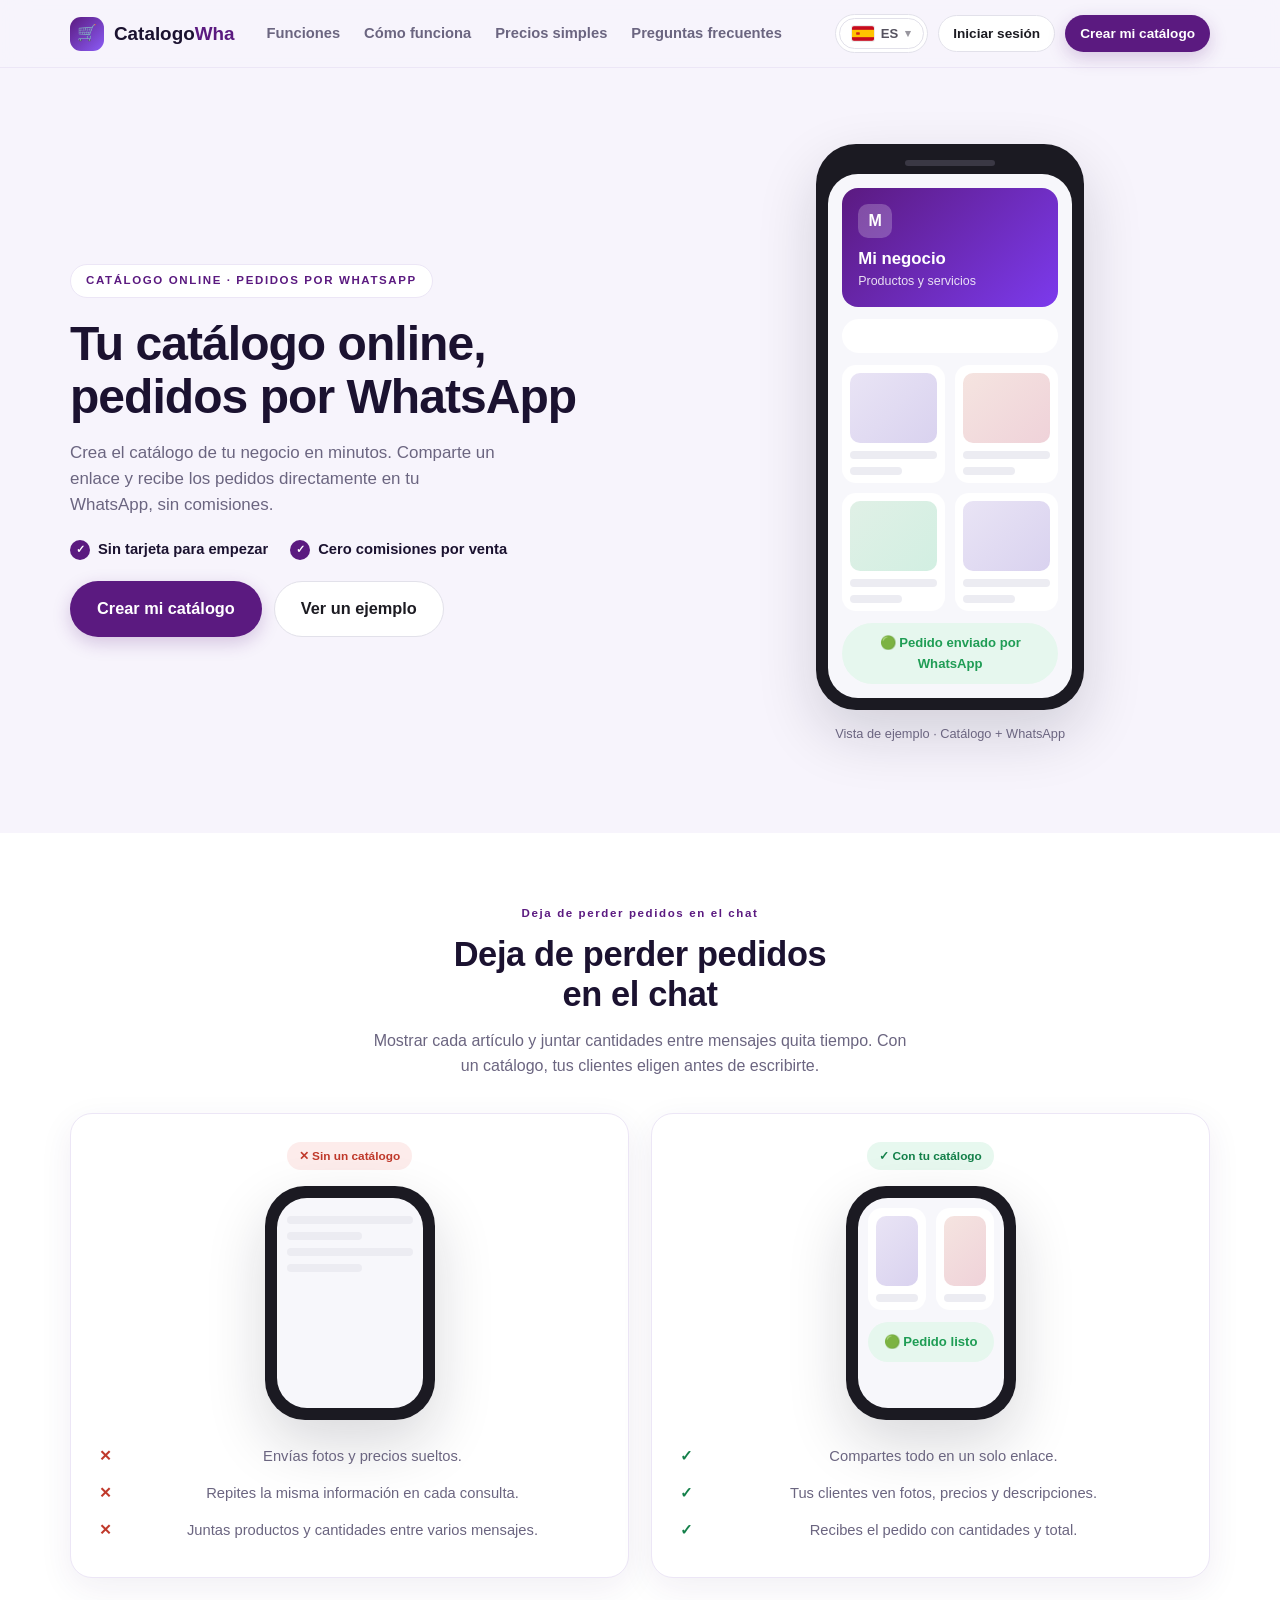
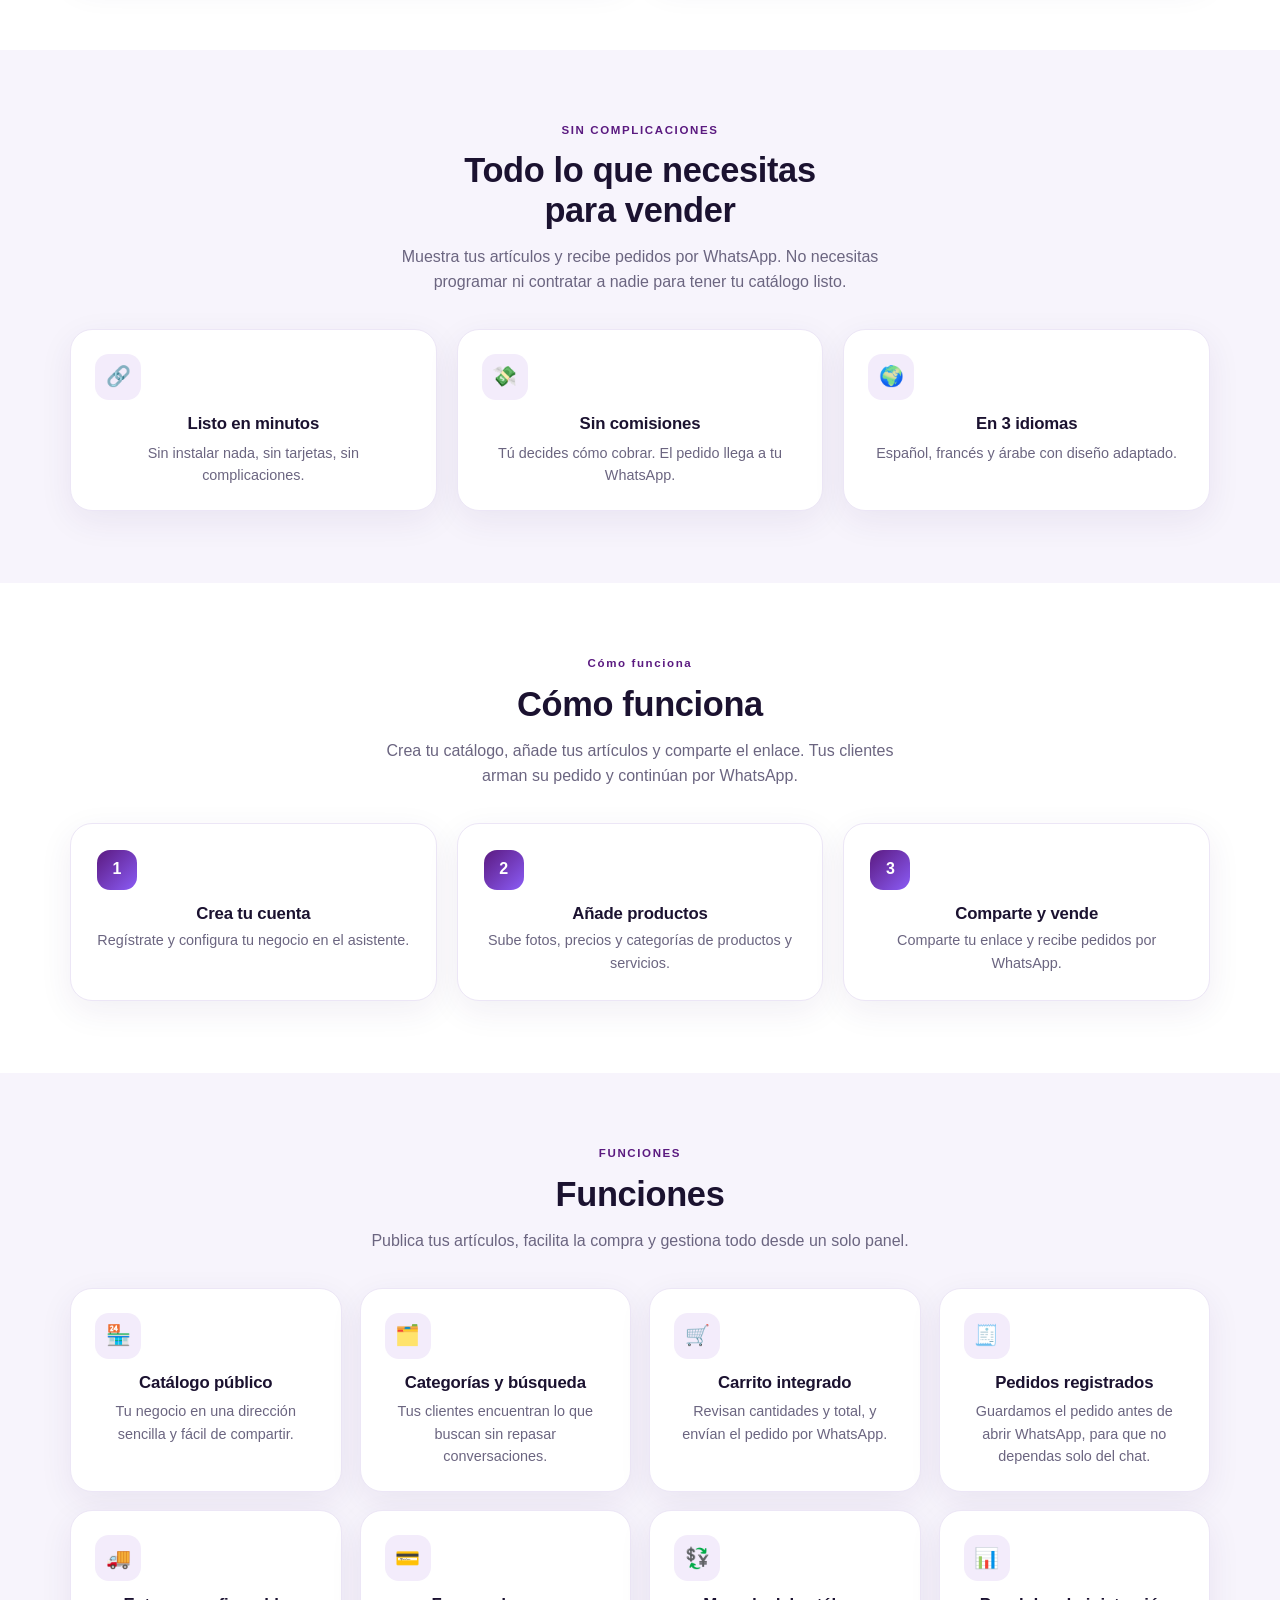
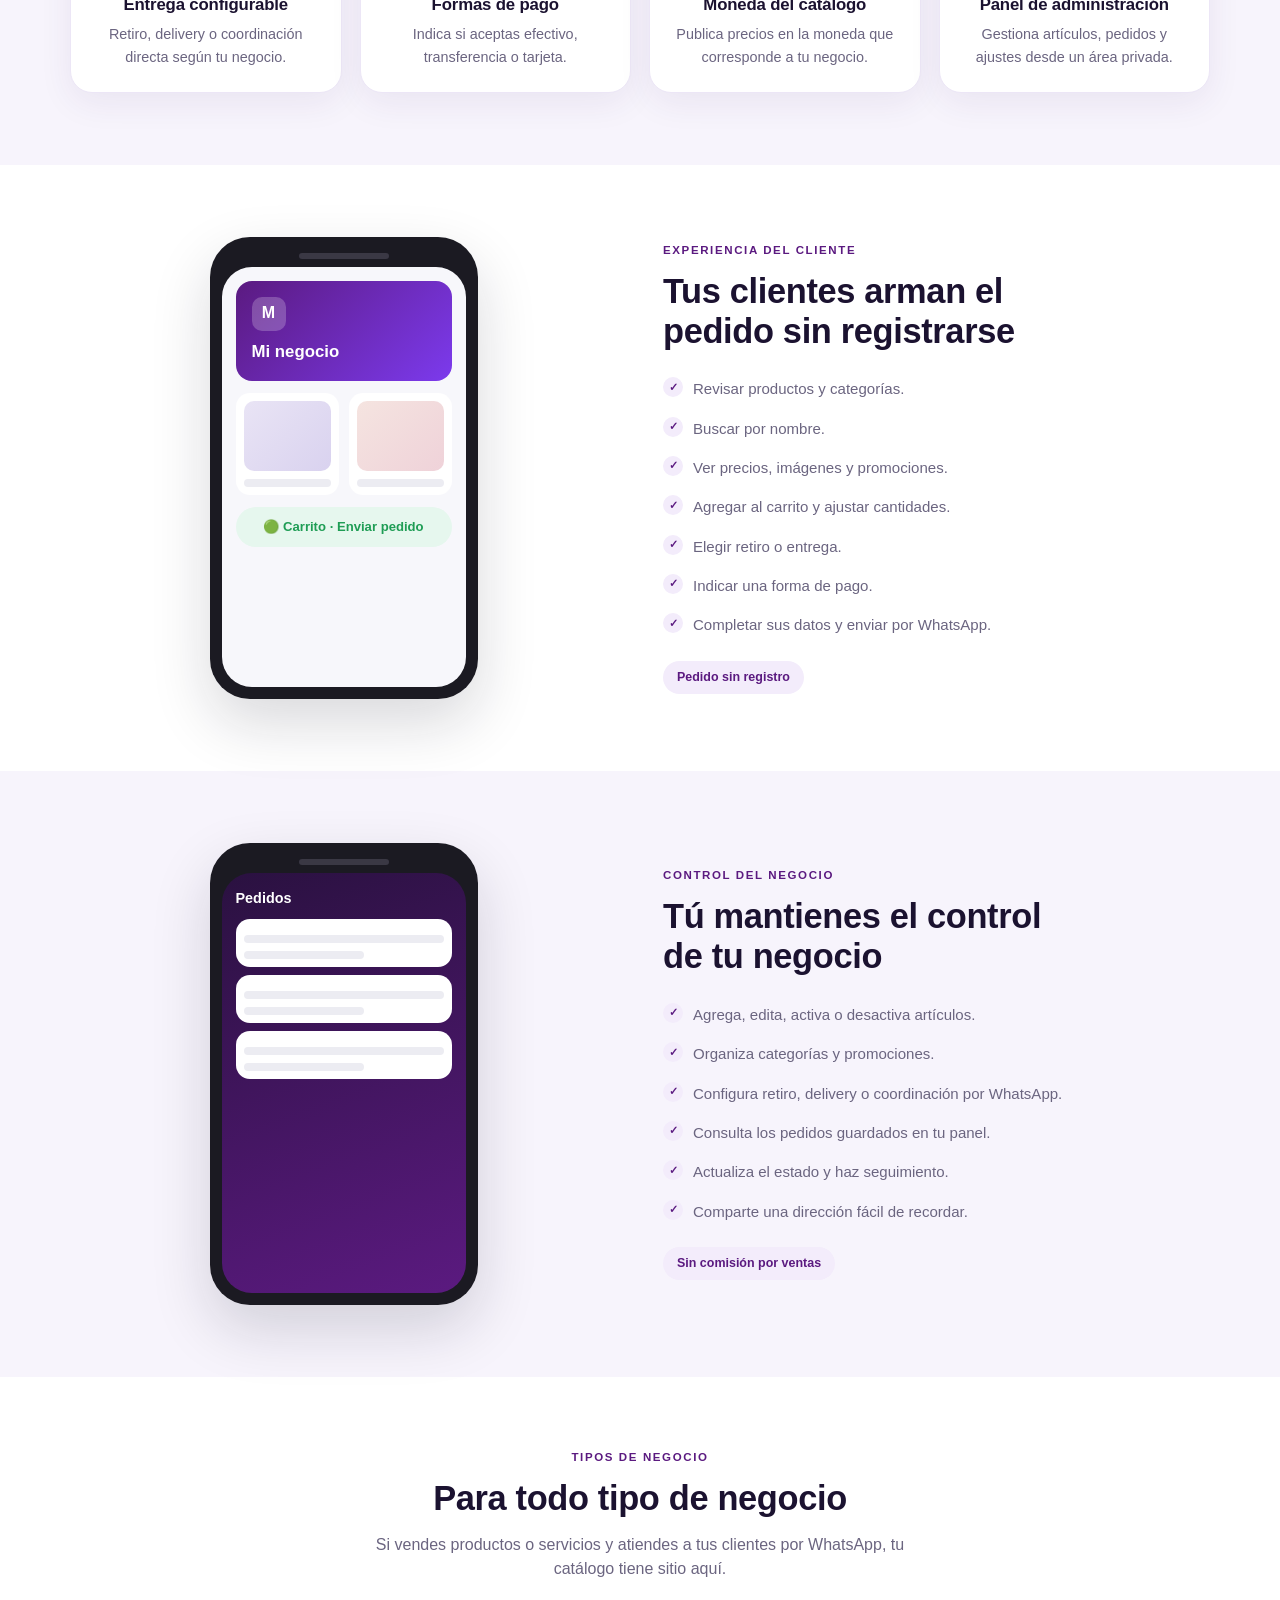
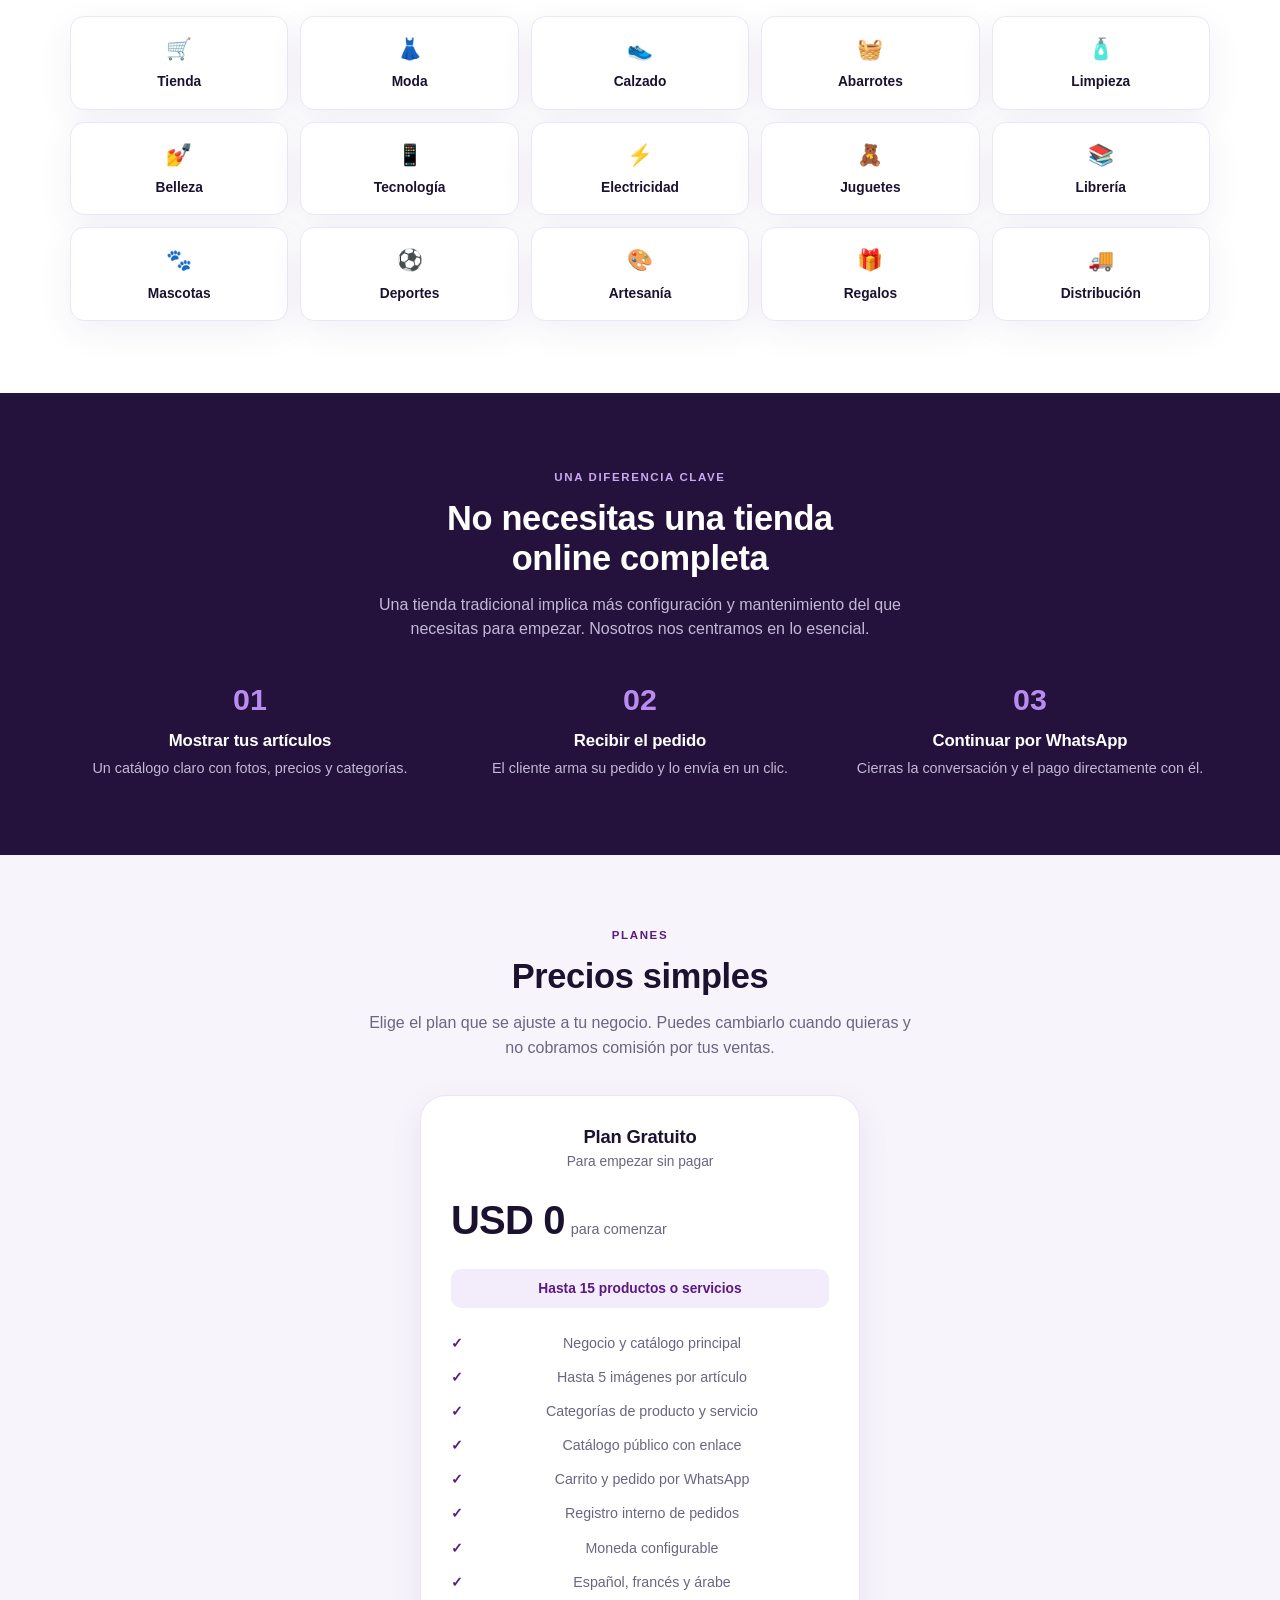
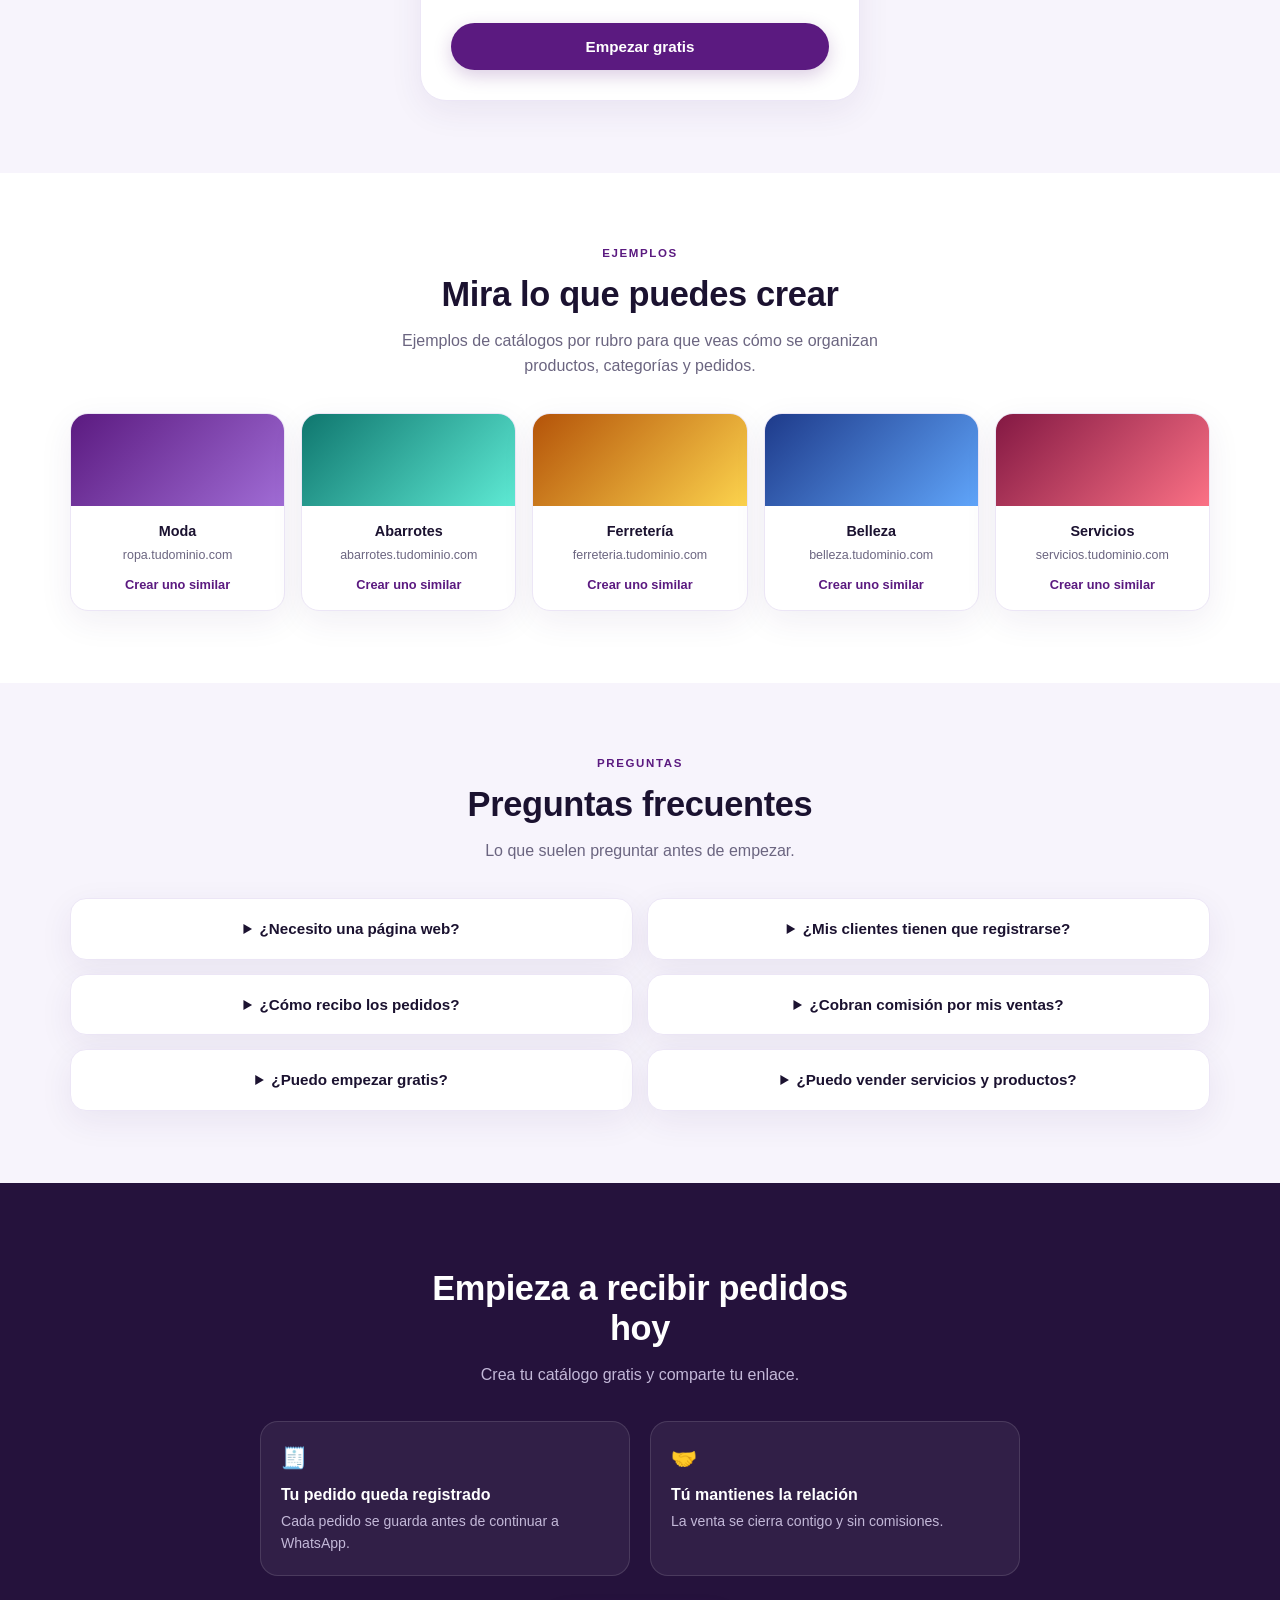
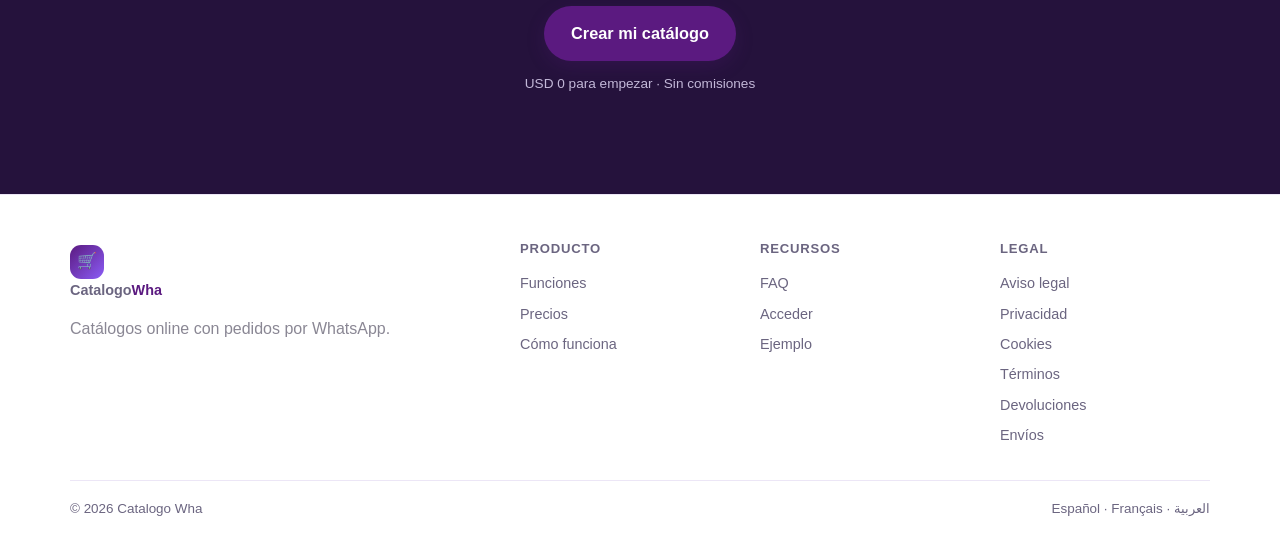
==== commit 90db08b5: "Add files via upload" ====
--- a/index.html
+++ b/index.html
@@ -23,8 +23,8 @@
 <meta name="twitter:title" content="Catalogo Wha">
 <meta name="twitter:description" content="Tu catálogo online con pedidos por WhatsApp.">
 
-<link rel="preload" as="style" href="assets/css/styles.css?v=4">
-<link rel="stylesheet" href="assets/css/styles.css?v=4">
+<link rel="preload" as="style" href="assets/css/styles.css?v=5">
+<link rel="stylesheet" href="assets/css/styles.css?v=5">
 <link rel="stylesheet" href="assets/css/landing.css?v=1">
 
 <script type="application/ld+json">
@@ -299,7 +299,7 @@
       <span class="lp-label">PLANES</span>
       <h2 class="lp-h2" data-i18n="landing.pricing.title">Precios simples</h2>
       <p class="lp-sub">Elige el plan que se ajuste a tu negocio. Puedes cambiarlo cuando quieras y no cobramos comisión por tus ventas.</p>
-      <div class="lp-plans">
+      <div class="lp-plans single">
         <article class="lp-plan">
           <h3 data-i18n="landing.pricing.free">Plan Gratuito</h3>
           <p class="plan-for">Para empezar sin pagar</p>
@@ -318,6 +318,8 @@
           <div class="lp-plan-cta"><a class="btn primary" href="login.html#signup" data-i18n="landing.pricing.cta">Empezar gratis</a></div>
         </article>
 
+        <!-- Plan Pro oculto temporalmente en la home. Para mostrarlo de nuevo,
+             quita este comentario y la clase "single" de .lp-plans.
         <article class="lp-plan featured">
           <h3>Plan Pro</h3>
           <p class="plan-for">Para catálogos que crecen</p>
@@ -338,6 +340,7 @@
           <div class="lp-plan-cta"><a class="btn primary" href="login.html#signup">Solicitar Pro</a></div>
           <p class="lp-plan-note">El plan Pro se activa manualmente por nuestro equipo.</p>
         </article>
+        -->
       </div>
     </div>
   </section>
@@ -399,7 +402,14 @@
     </div>
     <div><h5>Producto</h5><a href="#funciones">Funciones</a><a href="#planes">Precios</a><a href="#como">Cómo funciona</a></div>
     <div><h5>Recursos</h5><a href="#faq">FAQ</a><a href="login.html">Acceder</a><a href="catalogo.html?b=demo">Ejemplo</a></div>
-    <div><h5>Legal</h5><a href="#">Privacidad</a><a href="#">Términos</a><a href="#">Contacto</a></div>
+    <div><h5>Legal</h5>
+      <a href="#" data-policy="legal" data-i18n="pol.legal">Aviso legal</a>
+      <a href="#" data-policy="privacy" data-i18n="pol.privacy">Privacidad</a>
+      <a href="#" data-policy="cookies" data-i18n="pol.cookies">Cookies</a>
+      <a href="#" data-policy="terms" data-i18n="pol.terms">Términos</a>
+      <a href="#" data-policy="returns" data-i18n="pol.returns">Devoluciones</a>
+      <a href="#" data-policy="shipping" data-i18n="pol.shipping">Envíos</a>
+    </div>
   </div>
   <div class="lp-wrap lp-footer-bottom">
     <span>© <span data-year></span> Catalogo Wha</span>
@@ -418,9 +428,10 @@
 </div>
 
 <script>document.querySelectorAll('[data-year]').forEach(function(e){e.textContent=new Date().getFullYear();});</script>
-<script defer src="assets/js/config.js?v=4"></script>
-<script defer src="assets/js/i18n.js?v=4"></script>
-<script defer src="assets/js/store.js?v=4"></script>
-<script defer src="assets/js/common.js?v=4"></script>
+<script defer src="assets/js/config.js?v=5"></script>
+<script defer src="assets/js/i18n.js?v=5"></script>
+<script defer src="assets/js/store.js?v=5"></script>
+<script defer src="assets/js/common.js?v=5"></script>
+<script defer src="assets/js/policies.js?v=1"></script>
 </body>
 </html>
--- a/assets/css/styles.css
+++ b/assets/css/styles.css
@@ -364,6 +364,15 @@
 .gp-url { color: var(--ok); font-size: .82rem; }
 .gp-title { color: #1a0dab; font-size: 1.1rem; font-weight: 600; margin: 4px 0; }
 .gp-desc { color: var(--ink-2); font-size: .88rem; }
+.mini-select { border: 1px solid var(--line-2); border-radius: 999px; padding: 6px 10px; font-size: .82rem; background: #fff; }
+.social-preview { display: grid; grid-template-columns: 150px 1fr; gap: 14px; border: 1px solid var(--line); border-radius: 14px; overflow: hidden; background: #fff; }
+.social-preview .sp-img { background: var(--bg); display: grid; place-items: center; min-height: 110px; color: var(--muted); font-size: .8rem; }
+.social-preview .sp-img img { width: 100%; height: 100%; object-fit: cover; }
+.social-preview .sp-body { padding: 12px 14px 12px 0; display: flex; flex-direction: column; gap: 3px; min-width: 0; }
+.social-preview .sp-body small { color: var(--muted); text-transform: uppercase; font-size: .72rem; letter-spacing: .04em; }
+.social-preview .sp-body b { font-size: .95rem; }
+.social-preview .sp-body span { color: var(--ink-2); font-size: .84rem; }
+@media (max-width: 520px) { .social-preview { grid-template-columns: 1fr; } .social-preview .sp-body { padding: 0 14px 14px; } }
 .plan-row { display: grid; grid-template-columns: 1.2fr 1fr 1fr; gap: 22px; margin-bottom: 20px; }
 .plan-cell h3 { display: flex; align-items: center; gap: 8px; }
 .progress { height: 8px; border-radius: 999px; background: var(--line); overflow: hidden; margin: 10px 0; }
@@ -521,3 +530,53 @@
 @media (prefers-reduced-motion: reduce) {
   * { animation: none !important; transition: none !important; }
 }
+
+/* ==========================================================================
+   Selector de idioma desplegable (con banderas)
+   ========================================================================== */
+.lang-dd { position: relative; }
+.lang-dd-btn {
+  display: inline-flex; align-items: center; gap: 7px;
+  background: #fff; border: 1px solid var(--line-2); border-radius: 999px;
+  padding: 7px 12px; font-weight: 700; font-size: .82rem; color: var(--ink-2); cursor: pointer;
+}
+.lang-dd-btn:hover { border-color: var(--brand); color: var(--brand); }
+.lang-dd.open .lang-dd-btn { border-color: var(--brand); color: var(--brand); }
+.lang-flag { display: inline-flex; align-items: center; }
+.lang-flag svg { display: block; border-radius: 2px; box-shadow: 0 0 0 1px rgba(0,0,0,.08); }
+.lang-caret { font-size: .68rem; opacity: .6; }
+.lang-dd-menu {
+  position: absolute; inset-block-start: calc(100% + 6px); inset-inline-end: 0;
+  min-width: 172px; background: #fff; border: 1px solid var(--line);
+  border-radius: 14px; box-shadow: var(--shadow-lg); padding: 6px;
+  margin: 0; list-style: none; z-index: 200;
+}
+.lang-dd-menu button {
+  display: flex; align-items: center; gap: 10px; width: 100%;
+  background: none; border: 0; border-radius: 10px; padding: 9px 10px;
+  font-size: .88rem; font-weight: 600; color: var(--ink); text-align: start; cursor: pointer;
+}
+.lang-dd-menu button:hover { background: var(--bg); }
+.lang-dd-menu button.active { background: var(--brand-soft); color: var(--brand); }
+.lang-name { flex: 1; }
+.lang-check { color: var(--brand); font-weight: 800; }
+
+/* ==========================================================================
+   Botones de WhatsApp (siempre verdes)
+   ========================================================================== */
+.btn.wa { background: #25D366; color: #fff; box-shadow: 0 6px 18px rgba(37,211,102,.28); }
+.btn.wa:hover { background: #1ebe5b; color: #fff; }
+.btn.wa-ghost { background: #fff; border-color: #25D366; color: #128C7E; }
+.btn.wa-ghost:hover { background: #eafaf1; border-color: #1ebe5b; }
+
+/* ==========================================================================
+   Pop-up de políticas del pie
+   ========================================================================== */
+.policy-modal .cw-modal-body { line-height: 1.65; }
+.policy-modal h4 { margin: 18px 0 6px; font-size: 1rem; color: var(--ink); }
+.policy-modal h4:first-of-type { margin-top: 0; }
+.policy-modal p, .policy-modal li { font-size: .92rem; color: var(--ink-2); }
+.policy-modal ul { padding-inline-start: 20px; margin: 6px 0; }
+.policy-meta { font-size: .8rem; color: var(--muted); margin-bottom: 12px; }
+.policy-foot { display: flex; gap: 12px; flex-wrap: wrap; margin-top: 18px; }
+.policy-foot a { color: var(--brand); font-weight: 700; font-size: .86rem; }
--- a/assets/css/styles.css
+++ b/assets/css/styles.css
@@ -364,6 +364,15 @@
 .gp-url { color: var(--ok); font-size: .82rem; }
 .gp-title { color: #1a0dab; font-size: 1.1rem; font-weight: 600; margin: 4px 0; }
 .gp-desc { color: var(--ink-2); font-size: .88rem; }
+.mini-select { border: 1px solid var(--line-2); border-radius: 999px; padding: 6px 10px; font-size: .82rem; background: #fff; }
+.social-preview { display: grid; grid-template-columns: 150px 1fr; gap: 14px; border: 1px solid var(--line); border-radius: 14px; overflow: hidden; background: #fff; }
+.social-preview .sp-img { background: var(--bg); display: grid; place-items: center; min-height: 110px; color: var(--muted); font-size: .8rem; }
+.social-preview .sp-img img { width: 100%; height: 100%; object-fit: cover; }
+.social-preview .sp-body { padding: 12px 14px 12px 0; display: flex; flex-direction: column; gap: 3px; min-width: 0; }
+.social-preview .sp-body small { color: var(--muted); text-transform: uppercase; font-size: .72rem; letter-spacing: .04em; }
+.social-preview .sp-body b { font-size: .95rem; }
+.social-preview .sp-body span { color: var(--ink-2); font-size: .84rem; }
+@media (max-width: 520px) { .social-preview { grid-template-columns: 1fr; } .social-preview .sp-body { padding: 0 14px 14px; } }
 .plan-row { display: grid; grid-template-columns: 1.2fr 1fr 1fr; gap: 22px; margin-bottom: 20px; }
 .plan-cell h3 { display: flex; align-items: center; gap: 8px; }
 .progress { height: 8px; border-radius: 999px; background: var(--line); overflow: hidden; margin: 10px 0; }
@@ -521,3 +530,53 @@
 @media (prefers-reduced-motion: reduce) {
   * { animation: none !important; transition: none !important; }
 }
+
+/* ==========================================================================
+   Selector de idioma desplegable (con banderas)
+   ========================================================================== */
+.lang-dd { position: relative; }
+.lang-dd-btn {
+  display: inline-flex; align-items: center; gap: 7px;
+  background: #fff; border: 1px solid var(--line-2); border-radius: 999px;
+  padding: 7px 12px; font-weight: 700; font-size: .82rem; color: var(--ink-2); cursor: pointer;
+}
+.lang-dd-btn:hover { border-color: var(--brand); color: var(--brand); }
+.lang-dd.open .lang-dd-btn { border-color: var(--brand); color: var(--brand); }
+.lang-flag { display: inline-flex; align-items: center; }
+.lang-flag svg { display: block; border-radius: 2px; box-shadow: 0 0 0 1px rgba(0,0,0,.08); }
+.lang-caret { font-size: .68rem; opacity: .6; }
+.lang-dd-menu {
+  position: absolute; inset-block-start: calc(100% + 6px); inset-inline-end: 0;
+  min-width: 172px; background: #fff; border: 1px solid var(--line);
+  border-radius: 14px; box-shadow: var(--shadow-lg); padding: 6px;
+  margin: 0; list-style: none; z-index: 200;
+}
+.lang-dd-menu button {
+  display: flex; align-items: center; gap: 10px; width: 100%;
+  background: none; border: 0; border-radius: 10px; padding: 9px 10px;
+  font-size: .88rem; font-weight: 600; color: var(--ink); text-align: start; cursor: pointer;
+}
+.lang-dd-menu button:hover { background: var(--bg); }
+.lang-dd-menu button.active { background: var(--brand-soft); color: var(--brand); }
+.lang-name { flex: 1; }
+.lang-check { color: var(--brand); font-weight: 800; }
+
+/* ==========================================================================
+   Botones de WhatsApp (siempre verdes)
+   ========================================================================== */
+.btn.wa { background: #25D366; color: #fff; box-shadow: 0 6px 18px rgba(37,211,102,.28); }
+.btn.wa:hover { background: #1ebe5b; color: #fff; }
+.btn.wa-ghost { background: #fff; border-color: #25D366; color: #128C7E; }
+.btn.wa-ghost:hover { background: #eafaf1; border-color: #1ebe5b; }
+
+/* ==========================================================================
+   Pop-up de políticas del pie
+   ========================================================================== */
+.policy-modal .cw-modal-body { line-height: 1.65; }
+.policy-modal h4 { margin: 18px 0 6px; font-size: 1rem; color: var(--ink); }
+.policy-modal h4:first-of-type { margin-top: 0; }
+.policy-modal p, .policy-modal li { font-size: .92rem; color: var(--ink-2); }
+.policy-modal ul { padding-inline-start: 20px; margin: 6px 0; }
+.policy-meta { font-size: .8rem; color: var(--muted); margin-bottom: 12px; }
+.policy-foot { display: flex; gap: 12px; flex-wrap: wrap; margin-top: 18px; }
+.policy-foot a { color: var(--brand); font-weight: 700; font-size: .86rem; }
--- a/assets/css/landing.css
+++ b/assets/css/landing.css
@@ -141,6 +141,7 @@
 
 /* ---------- Planes ---------- */
 .lp-plans { display: grid; grid-template-columns: repeat(2, minmax(0, 1fr)); gap: 22px; align-items: stretch; max-width: 860px; margin-inline: auto; }
+.lp-plans.single { grid-template-columns: minmax(0, 440px); justify-content: center; }
 .lp-plan {
   background: var(--lp-card); border: 1px solid var(--lp-line); border-radius: 26px;
   padding: 30px; box-shadow: var(--lp-shadow); display: flex; flex-direction: column;
@@ -220,3 +221,22 @@
   .lp-footer-grid { grid-template-columns: 1fr; }
   .lp-hero { padding-top: 24px; }
 }
+
+/* Ajustes finos para moviles estrechos (390 px) */
+@media (max-width: 480px) {
+  .lp-header-inner { gap: 8px; padding: 10px 0; }
+  .lp-header-actions { gap: 6px; }
+  .lp-header-actions .btn.ghost { display: none; }
+  .lp-logo { font-size: 1rem; }
+  .lp-logo .mark { width: 30px; height: 30px; border-radius: 9px; }
+  .lp-h1 { font-size: clamp(1.55rem, 7.4vw, 2.1rem); }
+  .lp-lead { font-size: 1rem; }
+  .lp-hero-grid { gap: 26px; }
+  .lp-mock .phone { width: 220px; }
+  .lp-compare .phone { width: 150px; }
+  .lp-section { padding: 34px 0; }
+  .lp-card, .lp-step, .lp-plan { padding: 20px; }
+  .lp-final-blurbs { grid-template-columns: 1fr; }
+  .lp-bullets { gap: 8px 16px; }
+  .lp-cta-row .btn { flex: 1 1 auto; }
+}
